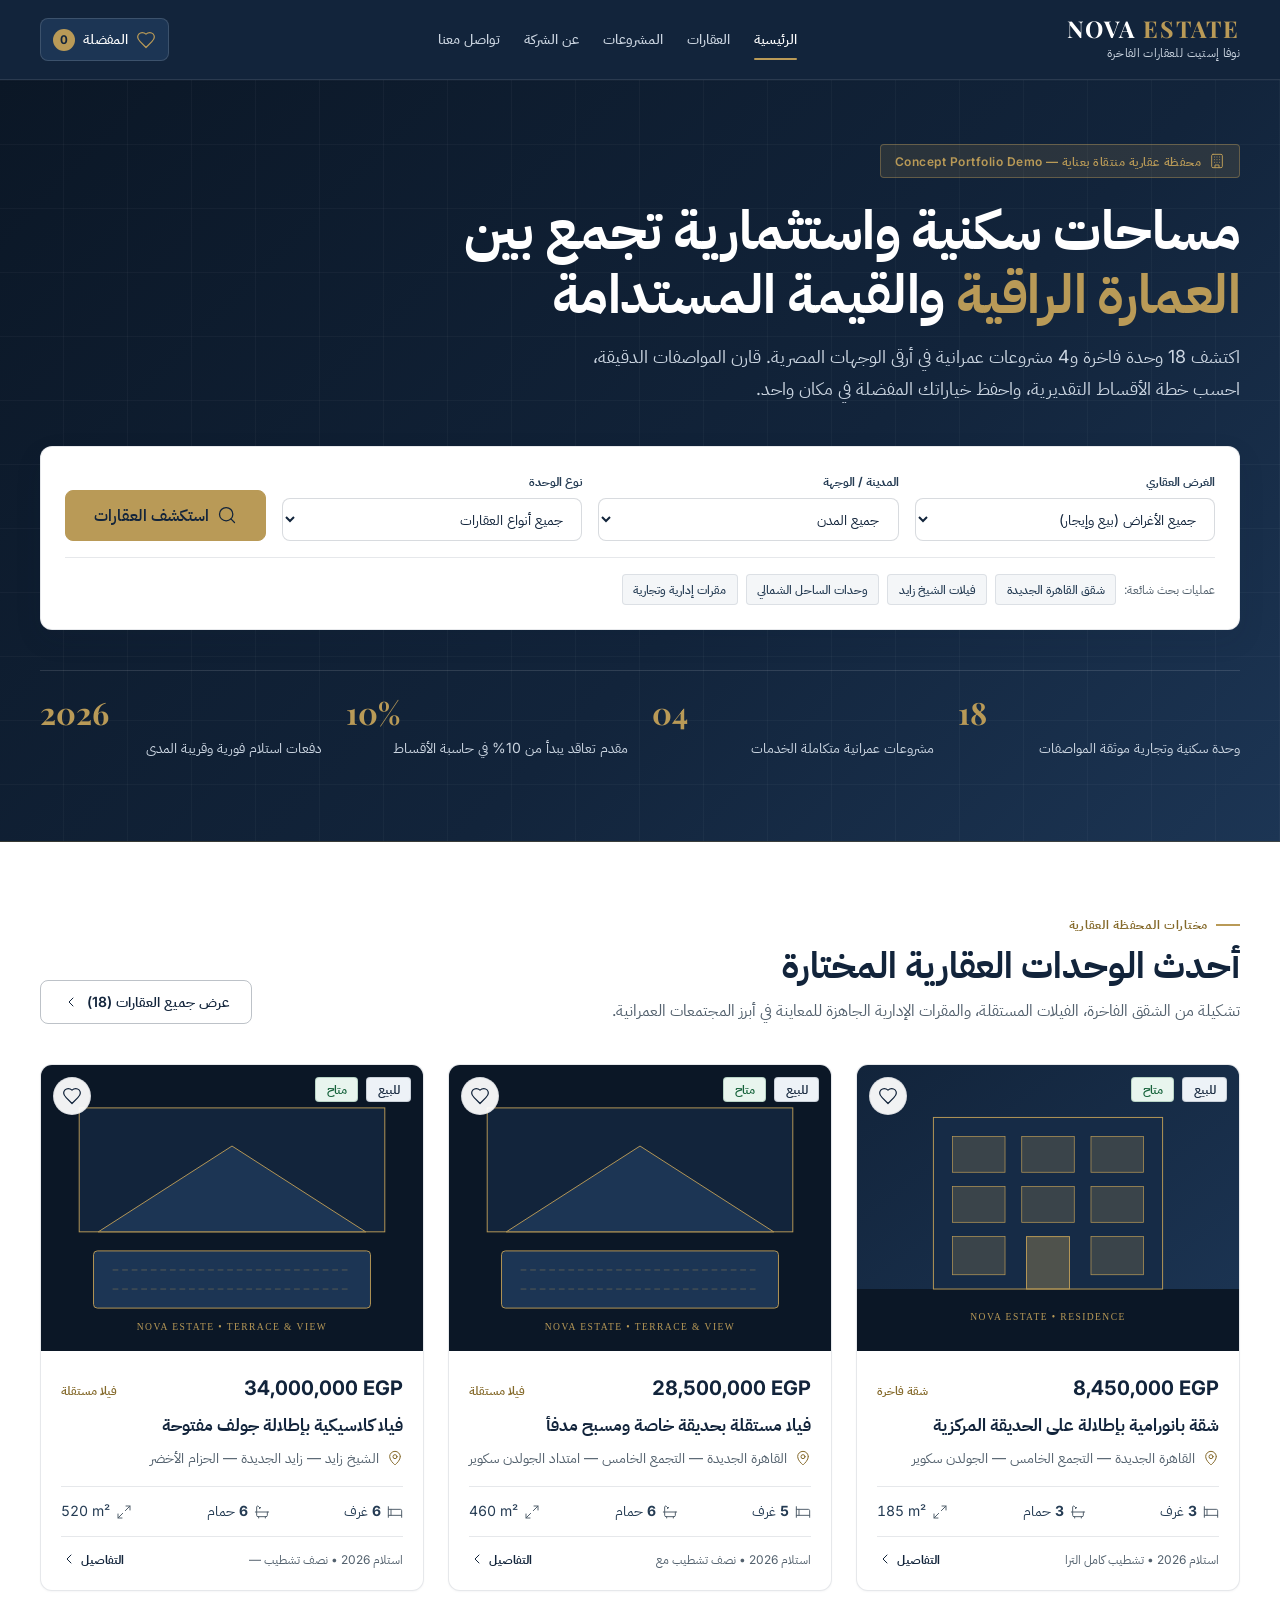
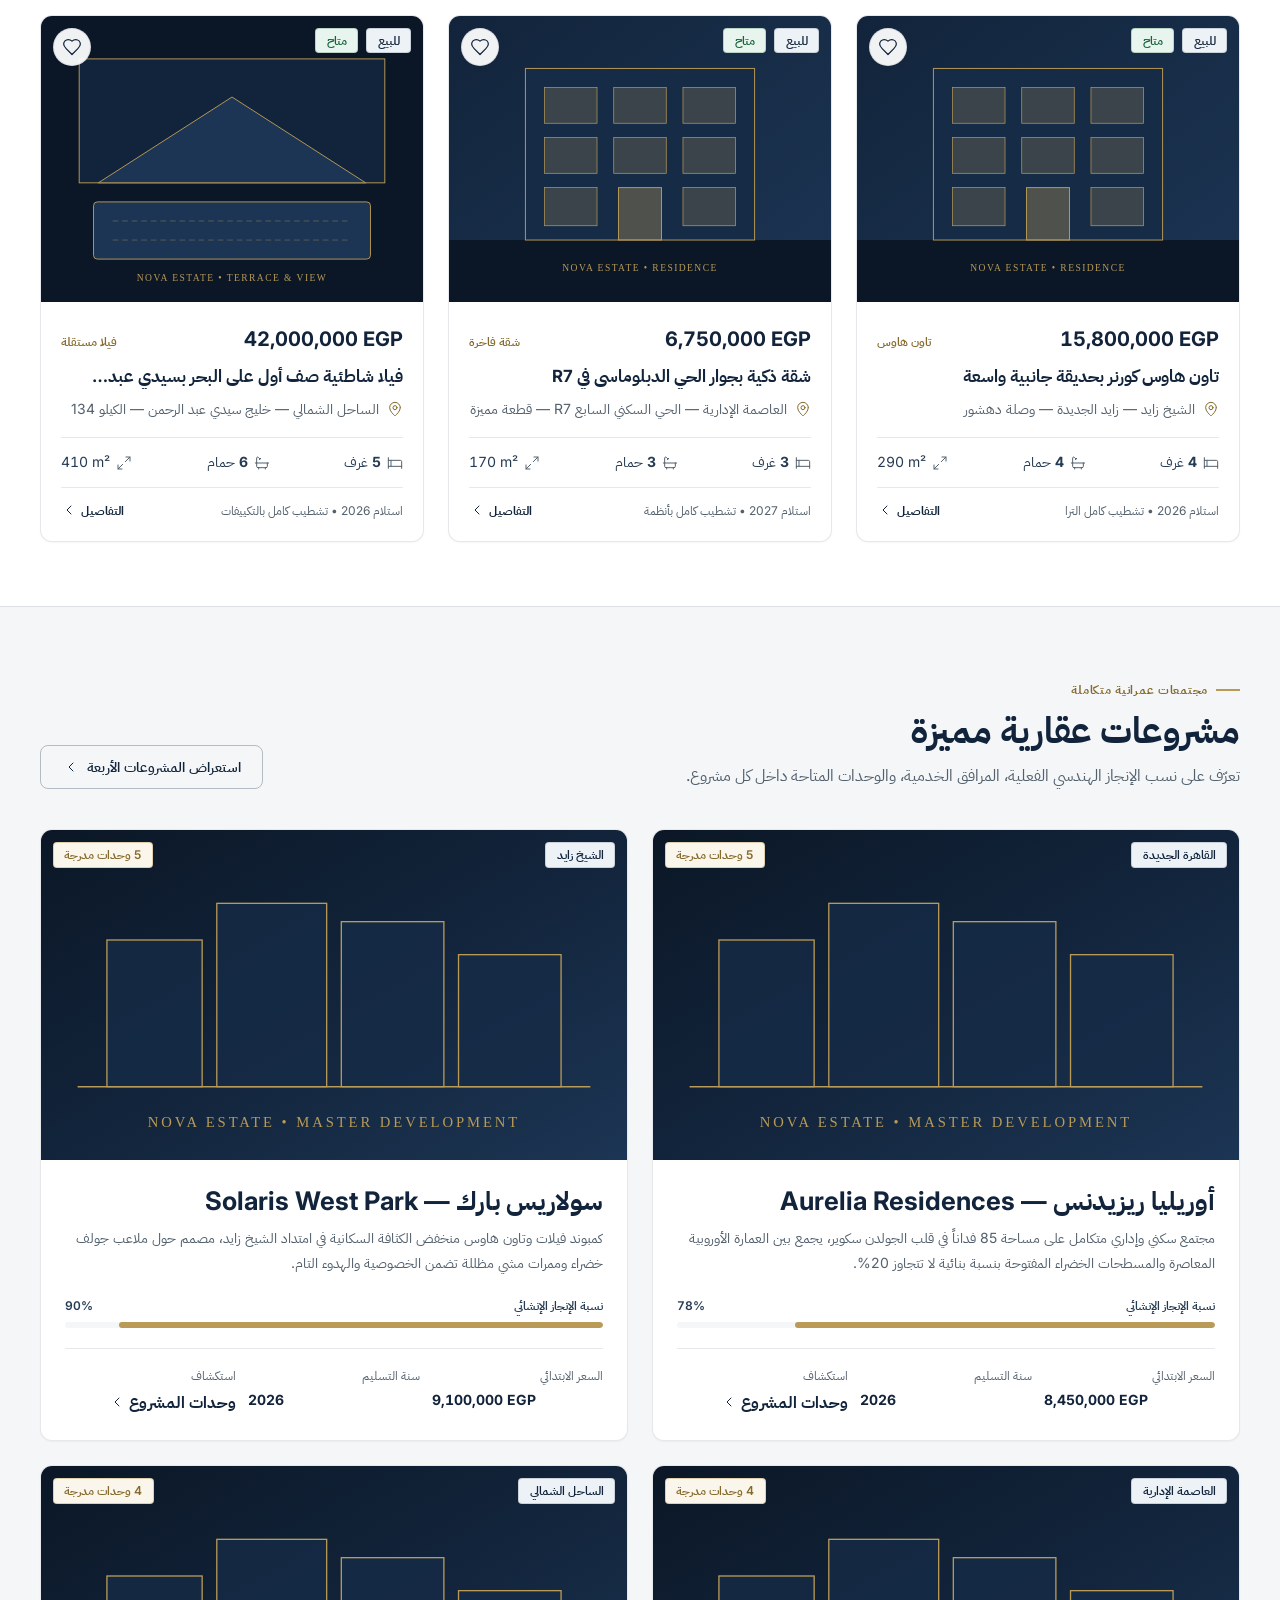
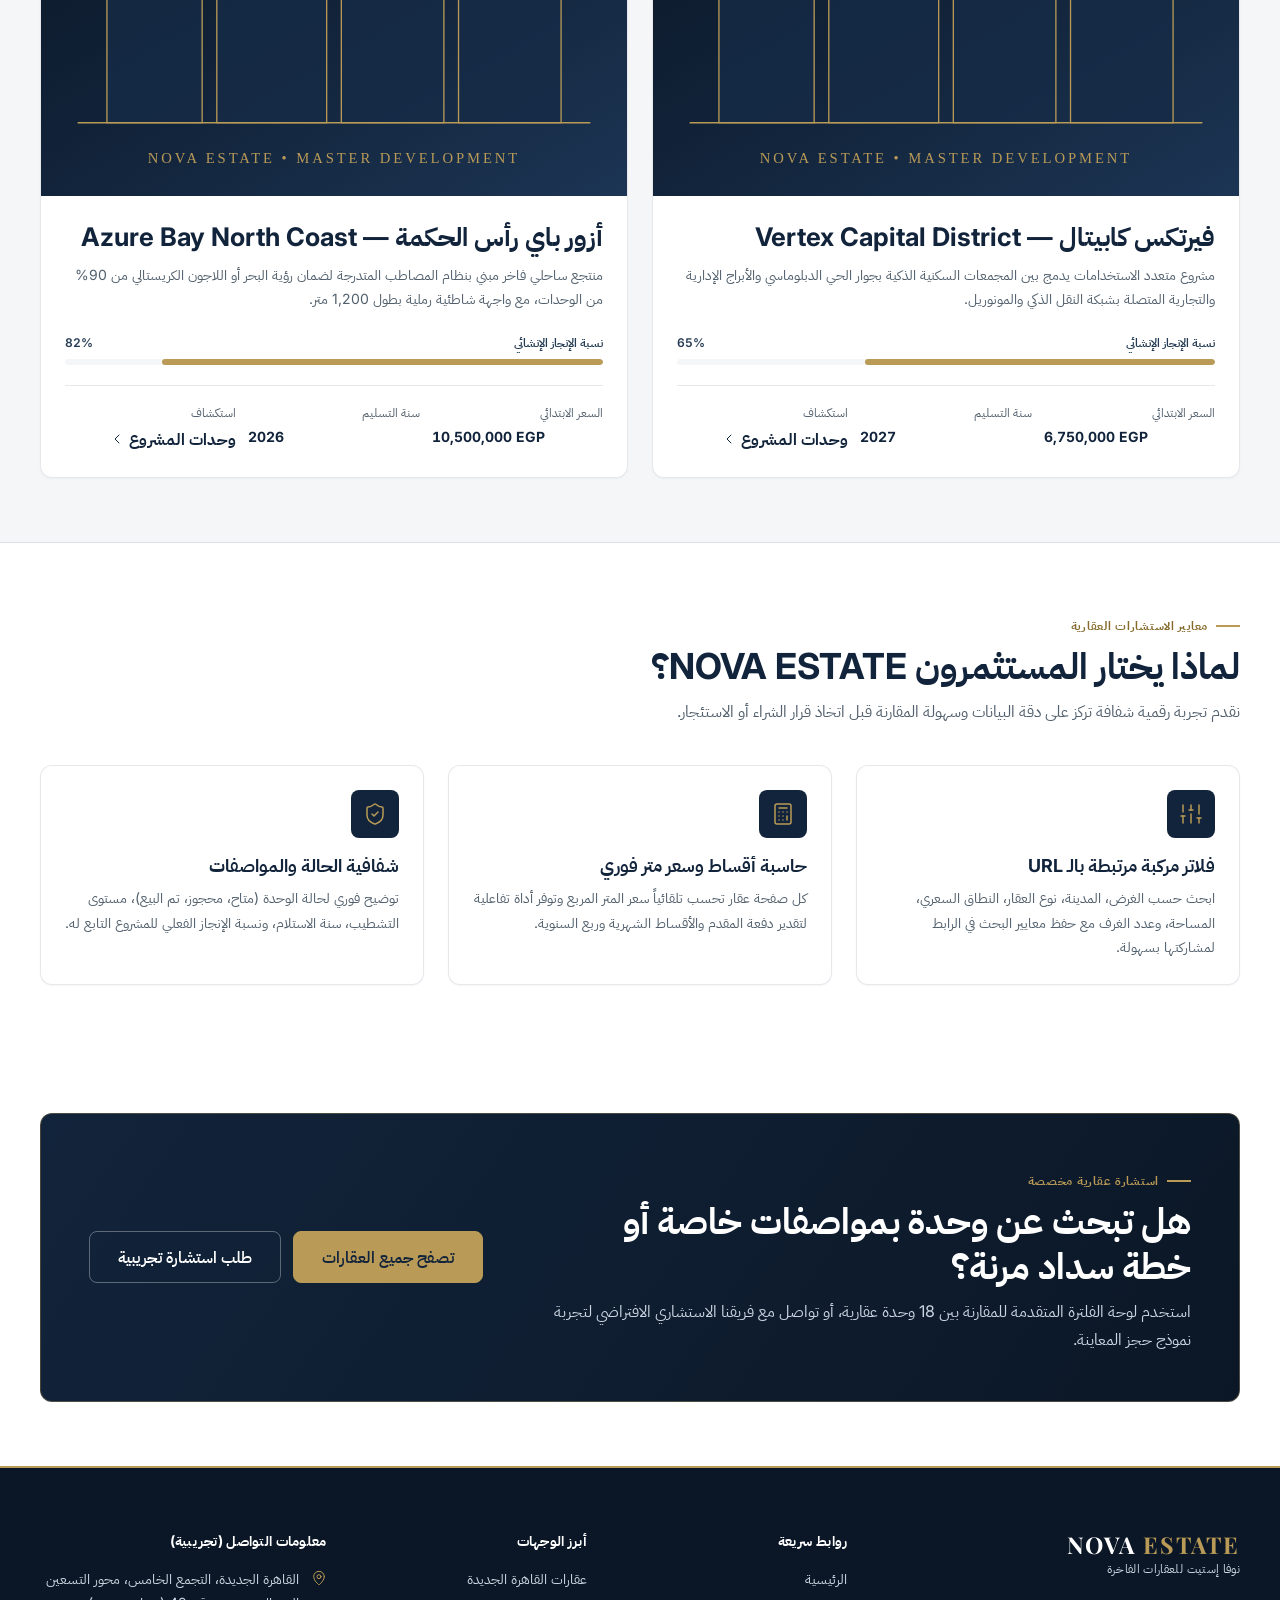
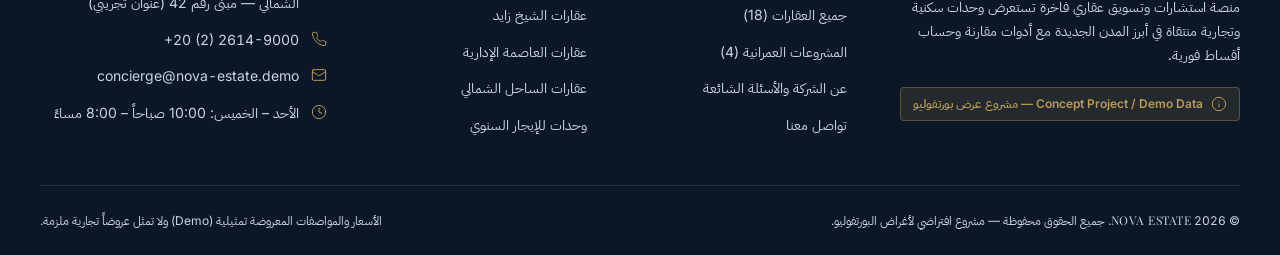
==== index.html @ bccfa6fd "Initial NOVA ESTATE portfolio demo" ====
<!DOCTYPE html>
<html lang="ar" dir="rtl">
<head>
  <meta charset="UTF-8">
  <meta name="viewport" content="width=device-width, initial-scale=1.0">
  <title>NOVA ESTATE | نوفا إستيت للتسويق والاستشارات العقارية الفاخرة</title>
  <meta name="description" content="استكشف نخبة العقارات والمشروعات السكنية والتجارية الفاخرة في القاهرة الجديدة، الشيخ زايد، العاصمة الإدارية، والساحل الشمالي مع فلاتر ذكية وحاسبة أقساط فورية.">
  <meta property="og:title" content="NOVA ESTATE | نوفا إستيت للعقارات الفاخرة">
  <meta property="og:description" content="منصة تسويق عقاري فاخرة تضم 18 وحدة منتقاة و4 مشروعات عمرانية مع فلاتر متقدمة وحاسبة أقساط تجريبية.">
  <meta property="og:type" content="website">
  <link rel="icon" type="image/svg+xml" href="favicon.svg">

  <!-- Google Fonts: Playfair Display (600,700) + Inter (400,500,600,700) + IBM Plex Sans Arabic (400,500,600,700) -->
  <link rel="preconnect" href="https://fonts.googleapis.com">
  <link rel="preconnect" href="https://fonts.gstatic.com" crossorigin>
  <link href="https://fonts.googleapis.com/css2?family=IBM+Plex+Sans+Arabic:wght@400;500;600;700&family=Inter:wght@400;500;600;700&family=Playfair+Display:wght@600;700&display=swap" rel="stylesheet">

  <!-- Modular Design System Stylesheets -->
  <link rel="stylesheet" href="assets/css/tokens.css">
  <link rel="stylesheet" href="assets/css/base.css">
  <link rel="stylesheet" href="assets/css/components.css">
  <link rel="stylesheet" href="assets/css/pages.css">
  <link rel="stylesheet" href="assets/css/responsive.css">
</head>
<body data-page="home">
  <!-- Skip Navigation Link for Keyboard Accessibility -->
  <a class="skip-link" href="#main-content">تخطي إلى المحتوى الرئيسي</a>

  <!-- ======================================================================
       SHARED SITE HEADER (Sticky Navigation + Live Favorites Drawer Trigger)
       ====================================================================== -->
  <header class="site-header">
    <div class="container header-inner">
      <a href="index.html" class="brand-logo" aria-label="NOVA ESTATE الصفحة الرئيسية">
        <span class="brand-logo__en">NOVA <span>ESTATE</span></span>
        <span class="brand-logo__sub">نوفا إستيت للعقارات الفاخرة</span>
      </a>

      <nav class="main-nav" id="main-navigation" aria-label="التنقل الرئيسي">
        <ul class="nav-list">
          <li><a href="index.html" class="nav-link nav-link--active" aria-current="page">الرئيسية</a></li>
          <li><a href="properties.html" class="nav-link">العقارات</a></li>
          <li><a href="developments.html" class="nav-link">المشروعات</a></li>
          <li><a href="about.html" class="nav-link">عن الشركة</a></li>
          <li><a href="contact.html" class="nav-link">تواصل معنا</a></li>
        </ul>
      </nav>

      <div class="header-actions">
        <!-- Favorites Drawer Trigger Button -->
        <button
          type="button"
          class="fav-trigger-btn"
          id="favorites-toggle-btn"
          aria-expanded="false"
          aria-controls="favorites-drawer"
          aria-label="فتح درج العقارات المفضلة"
        >
          <svg class="icon icon--md" aria-hidden="true" focusable="false">
            <use href="assets/icons/sprite.svg#icon-heart"></use>
          </svg>
          <span class="fav-trigger-btn__label">المفضلة</span>
          <span class="fav-badge" id="favorites-count-badge" aria-live="polite">0</span>
        </button>

        <!-- Mobile Menu Toggle Button -->
        <button
          type="button"
          class="mobile-menu-btn"
          id="mobile-menu-toggle"
          aria-expanded="false"
          aria-controls="main-navigation"
          aria-label="فتح قائمة التنقل"
        >
          <svg class="icon icon--lg" aria-hidden="true" focusable="false">
            <use href="assets/icons/sprite.svg#icon-menu"></use>
          </svg>
        </button>
      </div>
    </div>
  </header>

  <!-- ======================================================================
       MAIN CONTENT
       ====================================================================== -->
  <main id="main-content">

    <!-- 1. HERO SECTION WITH QUICK SEARCH (Submits GET Query Params to properties.html) -->
    <section class="hero" aria-labelledby="hero-heading">
      <div class="container hero__inner">
        <div class="hero__content">
          <div class="hero__eyebrow">
            <svg class="icon icon--sm" aria-hidden="true" focusable="false">
              <use href="assets/icons/sprite.svg#icon-building"></use>
            </svg>
            <span>محفظة عقارية منتقاة بعناية — Concept Portfolio Demo</span>
          </div>
          <h1 id="hero-heading" class="hero__title">
            مساحات سكنية واستثمارية تجمع بين <span>العمارة الراقية</span> والقيمة المستدامة
          </h1>
          <p class="hero__subtitle">
            اكتشف 18 وحدة فاخرة و4 مشروعات عمرانية في أرقى الوجهات المصرية. قارن المواصفات الدقيقة، احسب خطة الأقساط التقديرية، واحفظ خياراتك المفضلة في مكان واحد.
          </p>
        </div>

        <!-- Hero Quick Search Panel (Direct GET submission to properties.html) -->
        <div class="hero-search" role="search" aria-label="بحث سريع في العقارات">
          <form id="hero-search-form" class="hero-search__form" action="properties.html" method="get">
            <div class="form-group">
              <label for="hero-purpose" class="form-label">الغرض العقاري</label>
              <select id="hero-purpose" name="purpose" class="form-select">
                <option value="">جميع الأغراض (بيع وإيجار)</option>
                <option value="sale">للبيع (تملك واستثمار)</option>
                <option value="rent">للإيجار السنوي</option>
              </select>
            </div>

            <div class="form-group">
              <label for="hero-city" class="form-label">المدينة / الوجهة</label>
              <select id="hero-city" name="city" class="form-select">
                <option value="">جميع المدن</option>
                <option value="القاهرة الجديدة">القاهرة الجديدة</option>
                <option value="الشيخ زايد">الشيخ زايد</option>
                <option value="العاصمة الإدارية">العاصمة الإدارية</option>
                <option value="الساحل الشمالي">الساحل الشمالي</option>
              </select>
            </div>

            <div class="form-group">
              <label for="hero-type" class="form-label">نوع الوحدة</label>
              <select id="hero-type" name="type" class="form-select">
                <option value="">جميع أنواع العقارات</option>
                <option value="apartment">شقة فاخرة</option>
                <option value="villa">فيلا مستقلة</option>
                <option value="townhouse">تاون هاوس</option>
                <option value="duplex">دوبلكس / بنتهاوس</option>
                <option value="commercial">وحدة تجارية / إدارية</option>
              </select>
            </div>

            <button type="submit" class="btn btn--primary btn--lg">
              <svg class="icon icon--md" aria-hidden="true" focusable="false">
                <use href="assets/icons/sprite.svg#icon-search"></use>
              </svg>
              <span>استكشف العقارات</span>
            </button>
          </form>

          <div class="hero-search__quick">
            <span>عمليات بحث شائعة:</span>
            <a href="properties.html?city=القاهرة+الجديدة&type=apartment" class="hero-search__quick-link">شقق القاهرة الجديدة</a>
            <a href="properties.html?city=الشيخ+زايد&type=villa" class="hero-search__quick-link">فيلات الشيخ زايد</a>
            <a href="properties.html?city=الساحل+الشمالي" class="hero-search__quick-link">وحدات الساحل الشمالي</a>
            <a href="properties.html?type=commercial" class="hero-search__quick-link">مقرات إدارية وتجارية</a>
          </div>
        </div>

        <!-- Editorial Portfolio Metrics -->
        <div class="hero__stats" aria-label="إحصائيات المحفظة العقارية التجريبية">
          <div class="hero-stat">
            <span class="hero-stat__num num-tabular">18</span>
            <span class="hero-stat__label">وحدة سكنية وتجارية موثقة المواصفات</span>
          </div>
          <div class="hero-stat">
            <span class="hero-stat__num num-tabular">04</span>
            <span class="hero-stat__label">مشروعات عمرانية متكاملة الخدمات</span>
          </div>
          <div class="hero-stat">
            <span class="hero-stat__num num-tabular">10%</span>
            <span class="hero-stat__label">مقدم تعاقد يبدأ من 10% في حاسبة الأقساط</span>
          </div>
          <div class="hero-stat">
            <span class="hero-stat__num num-tabular">2026</span>
            <span class="hero-stat__label">دفعات استلام فورية وقريبة المدى</span>
          </div>
        </div>
      </div>
    </section>

    <!-- 2. FEATURED PROPERTIES SECTION (Shared Property Card Anatomy) -->
    <section class="section" aria-labelledby="featured-properties-heading">
      <div class="container">
        <div class="section-header">
          <div class="section-header__copy">
            <span class="eyebrow">مختارات المحفظة العقارية</span>
            <h2 id="featured-properties-heading" class="section-title">أحدث الوحدات العقارية المختارة</h2>
            <p class="section-subtitle">
              تشكيلة من الشقق الفاخرة، الفيلات المستقلة، والمقرات الإدارية الجاهزة للمعاينة في أبرز المجتمعات العمرانية.
            </p>
          </div>
          <a href="properties.html" class="btn btn--outline">
            <span>عرض جميع العقارات (18)</span>
            <svg class="icon icon--sm" aria-hidden="true" focusable="false">
              <use href="assets/icons/sprite.svg#icon-chevron-left"></use>
            </svg>
          </a>
        </div>

        <!-- Properties Grid (Hydrated dynamically by JS, with initial static cards following exact anatomy) -->
        <div class="properties-grid" id="home-featured-properties" aria-live="polite">
          <!-- Card 1: apt-001 -->
          <article class="property-card" data-property-id="apt-001">
            <div class="property-card__media">
              <a href="property.html?id=apt-001" tabindex="-1" aria-hidden="true">
                <img
                  src="assets/images/properties/prop-exterior.svg"
                  alt="شقة بانورامية بإطلالة على الحديقة المركزية في القاهرة الجديدة"
                  class="property-card__img"
                  width="800"
                  height="600"
                  loading="eager"
                >
              </a>
              <div class="property-card__badges">
                <span class="badge badge--purpose">للبيع</span>
                <span class="badge badge--available">متاح</span>
              </div>
              <button
                type="button"
                class="property-card__fav-btn"
                data-fav-btn="apt-001"
                aria-pressed="false"
                aria-label="إضافة شقة بانورامية بإطلالة على الحديقة المركزية إلى المفضلة"
              >
                <svg class="icon icon--md" aria-hidden="true" focusable="false">
                  <use href="assets/icons/sprite.svg#icon-heart"></use>
                </svg>
              </button>
            </div>

            <div class="property-card__body">
              <div class="property-card__price-row">
                <span class="property-card__price">8,450,000 EGP</span>
                <span class="property-card__type-tag">شقة فاخرة</span>
              </div>
              <h3 class="property-card__title">
                <a href="property.html?id=apt-001">شقة بانورامية بإطلالة على الحديقة المركزية</a>
              </h3>
              <p class="property-card__location">
                <svg class="icon icon--sm" aria-hidden="true" focusable="false">
                  <use href="assets/icons/sprite.svg#icon-map-pin"></use>
                </svg>
                <span>القاهرة الجديدة — التجمع الخامس</span>
              </p>

              <div class="property-card__specs" aria-label="مواصفات العقار">
                <span class="property-card__spec-item">
                  <svg class="icon icon--sm" aria-hidden="true" focusable="false">
                    <use href="assets/icons/sprite.svg#icon-bed"></use>
                  </svg>
                  <span><strong class="num-tabular">3</strong> غرف</span>
                </span>
                <span class="property-card__spec-item">
                  <svg class="icon icon--sm" aria-hidden="true" focusable="false">
                    <use href="assets/icons/sprite.svg#icon-bath"></use>
                  </svg>
                  <span><strong class="num-tabular">3</strong> حمام</span>
                </span>
                <span class="property-card__spec-item">
                  <svg class="icon icon--sm" aria-hidden="true" focusable="false">
                    <use href="assets/icons/sprite.svg#icon-area"></use>
                  </svg>
                  <span class="num-tabular">185 m²</span>
                </span>
              </div>

              <div class="property-card__footer">
                <span>استلام <strong class="num-tabular">2026</strong> • الترا لوكس</span>
                <a href="property.html?id=apt-001" class="property-card__cta">
                  <span>التفاصيل</span>
                  <svg class="icon icon--sm" aria-hidden="true" focusable="false">
                    <use href="assets/icons/sprite.svg#icon-chevron-left"></use>
                  </svg>
                </a>
              </div>
            </div>
          </article>

          <!-- Card 2: vil-006 -->
          <article class="property-card" data-property-id="vil-006">
            <div class="property-card__media">
              <a href="property.html?id=vil-006" tabindex="-1" aria-hidden="true">
                <img
                  src="assets/images/properties/prop-terrace.svg"
                  alt="فيلا كلاسيكية بإطلالة جولف مفتوحة في الشيخ زايد"
                  class="property-card__img"
                  width="800"
                  height="600"
                  loading="lazy"
                >
              </a>
              <div class="property-card__badges">
                <span class="badge badge--purpose">للبيع</span>
                <span class="badge badge--available">متاح</span>
              </div>
              <button
                type="button"
                class="property-card__fav-btn"
                data-fav-btn="vil-006"
                aria-pressed="false"
                aria-label="إضافة فيلا كلاسيكية بإطلالة جولف مفتوحة إلى المفضلة"
              >
                <svg class="icon icon--md" aria-hidden="true" focusable="false">
                  <use href="assets/icons/sprite.svg#icon-heart"></use>
                </svg>
              </button>
            </div>

            <div class="property-card__body">
              <div class="property-card__price-row">
                <span class="property-card__price">34,000,000 EGP</span>
                <span class="property-card__type-tag">فيلا مستقلة</span>
              </div>
              <h3 class="property-card__title">
                <a href="property.html?id=vil-006">فيلا كلاسيكية بإطلالة جولف مفتوحة</a>
              </h3>
              <p class="property-card__location">
                <svg class="icon icon--sm" aria-hidden="true" focusable="false">
                  <use href="assets/icons/sprite.svg#icon-map-pin"></use>
                </svg>
                <span>الشيخ زايد — الحزام الأخضر</span>
              </p>

              <div class="property-card__specs" aria-label="مواصفات العقار">
                <span class="property-card__spec-item">
                  <svg class="icon icon--sm" aria-hidden="true" focusable="false">
                    <use href="assets/icons/sprite.svg#icon-bed"></use>
                  </svg>
                  <span><strong class="num-tabular">6</strong> غرف</span>
                </span>
                <span class="property-card__spec-item">
                  <svg class="icon icon--sm" aria-hidden="true" focusable="false">
                    <use href="assets/icons/sprite.svg#icon-bath"></use>
                  </svg>
                  <span><strong class="num-tabular">6</strong> حمام</span>
                </span>
                <span class="property-card__spec-item">
                  <svg class="icon icon--sm" aria-hidden="true" focusable="false">
                    <use href="assets/icons/sprite.svg#icon-area"></use>
                  </svg>
                  <span class="num-tabular">520 m²</span>
                </span>
              </div>

              <div class="property-card__footer">
                <span>استلام <strong class="num-tabular">2026</strong> • نصف تشطيب</span>
                <a href="property.html?id=vil-006" class="property-card__cta">
                  <span>التفاصيل</span>
                  <svg class="icon icon--sm" aria-hidden="true" focusable="false">
                    <use href="assets/icons/sprite.svg#icon-chevron-left"></use>
                  </svg>
                </a>
              </div>
            </div>
          </article>

          <!-- Card 3: twn-016 -->
          <article class="property-card" data-property-id="twn-016">
            <div class="property-card__media">
              <a href="property.html?id=twn-016" tabindex="-1" aria-hidden="true">
                <img
                  src="assets/images/properties/prop-exterior.svg"
                  alt="تاون هاوس بإطلالة لاجون مباشرة في رأس الحكمة الساحل الشمالي"
                  class="property-card__img"
                  width="800"
                  height="600"
                  loading="lazy"
                >
              </a>
              <div class="property-card__badges">
                <span class="badge badge--purpose">للبيع</span>
                <span class="badge badge--available">متاح</span>
              </div>
              <button
                type="button"
                class="property-card__fav-btn"
                data-fav-btn="twn-016"
                aria-pressed="false"
                aria-label="إضافة تاون هاوس بإطلالة لاجون مباشرة إلى المفضلة"
              >
                <svg class="icon icon--md" aria-hidden="true" focusable="false">
                  <use href="assets/icons/sprite.svg#icon-heart"></use>
                </svg>
              </button>
            </div>

            <div class="property-card__body">
              <div class="property-card__price-row">
                <span class="property-card__price">18,900,000 EGP</span>
                <span class="property-card__type-tag">تاون هاوس</span>
              </div>
              <h3 class="property-card__title">
                <a href="property.html?id=twn-016">تاون هاوس بإطلالة لاجون مباشرة برأس الحكمة</a>
              </h3>
              <p class="property-card__location">
                <svg class="icon icon--sm" aria-hidden="true" focusable="false">
                  <use href="assets/icons/sprite.svg#icon-map-pin"></use>
                </svg>
                <span>الساحل الشمالي — خليج رأس الحكمة</span>
              </p>

              <div class="property-card__specs" aria-label="مواصفات العقار">
                <span class="property-card__spec-item">
                  <svg class="icon icon--sm" aria-hidden="true" focusable="false">
                    <use href="assets/icons/sprite.svg#icon-bed"></use>
                  </svg>
                  <span><strong class="num-tabular">3</strong> غرف</span>
                </span>
                <span class="property-card__spec-item">
                  <svg class="icon icon--sm" aria-hidden="true" focusable="false">
                    <use href="assets/icons/sprite.svg#icon-bath"></use>
                  </svg>
                  <span><strong class="num-tabular">4</strong> حمام</span>
                </span>
                <span class="property-card__spec-item">
                  <svg class="icon icon--sm" aria-hidden="true" focusable="false">
                    <use href="assets/icons/sprite.svg#icon-area"></use>
                  </svg>
                  <span class="num-tabular">235 m²</span>
                </span>
              </div>

              <div class="property-card__footer">
                <span>استلام <strong class="num-tabular">2026</strong> • تشطيب فندقي</span>
                <a href="property.html?id=twn-016" class="property-card__cta">
                  <span>التفاصيل</span>
                  <svg class="icon icon--sm" aria-hidden="true" focusable="false">
                    <use href="assets/icons/sprite.svg#icon-chevron-left"></use>
                  </svg>
                </a>
              </div>
            </div>
          </article>
        </div>
      </div>
    </section>

    <!-- 3. FEATURED DEVELOPMENTS SECTION -->
    <section class="section section--subtle" aria-labelledby="featured-devs-heading">
      <div class="container">
        <div class="section-header">
          <div class="section-header__copy">
            <span class="eyebrow">مجتمعات عمرانية متكاملة</span>
            <h2 id="featured-devs-heading" class="section-title">مشروعات عقارية مميزة</h2>
            <p class="section-subtitle">
              تعرّف على نسب الإنجاز الهندسي الفعلية، المرافق الخدمية، والوحدات المتاحة داخل كل مشروع.
            </p>
          </div>
          <a href="developments.html" class="btn btn--outline">
            <span>استعراض المشروعات الأربعة</span>
            <svg class="icon icon--sm" aria-hidden="true" focusable="false">
              <use href="assets/icons/sprite.svg#icon-chevron-left"></use>
            </svg>
          </a>
        </div>

        <div class="developments-grid" id="home-featured-developments" aria-live="polite">
          <!-- Development Card 1 -->
          <article class="dev-card" data-development-id="dev-001">
            <div class="dev-card__media">
              <a href="development.html?id=dev-001" tabindex="-1" aria-hidden="true">
                <img
                  src="assets/images/developments/dev-cover.svg"
                  alt="مشروع أوريليا ريزيدنس في القاهرة الجديدة"
                  class="dev-card__img"
                  width="800"
                  height="450"
                  loading="lazy"
                >
              </a>
              <div class="dev-card__overlay-badges">
                <span class="badge badge--purpose">القاهرة الجديدة</span>
                <span class="badge badge--gold">5 وحدات مدرجة</span>
              </div>
            </div>
            <div class="dev-card__body">
              <h3 class="dev-card__title">
                <a href="development.html?id=dev-001">أوريليا ريزيدنس — Aurelia Residences</a>
              </h3>
              <p class="dev-card__summary">
                مجتمع سكني وإداري متكامل في قلب الجولدن سكوير يجمع بين العمارة الأوروبية الكلاسيكية والمسطحات الخضراء المفتوحة بنسبة بنائية لا تتجاوز 20%.
              </p>
              <div class="dev-card__progress">
                <div class="dev-card__progress-header">
                  <span>نسبة الإنجاز الإنشائي</span>
                  <span class="num-tabular">78%</span>
                </div>
                <div class="progress-bar" role="progressbar" aria-valuenow="78" aria-valuemin="0" aria-valuemax="100" aria-label="نسبة إنجاز أوريليا ريزيدنس">
                  <div class="progress-bar__fill" style="width: 78%;"></div>
                </div>
              </div>
              <div class="dev-card__meta">
                <div class="dev-card__meta-item">
                  <span class="dev-card__meta-label">السعر الابتدائي</span>
                  <span class="dev-card__meta-val num-tabular">8,450,000 EGP</span>
                </div>
                <div class="dev-card__meta-item">
                  <span class="dev-card__meta-label">سنة التسليم</span>
                  <span class="dev-card__meta-val num-tabular">2026</span>
                </div>
                <div class="dev-card__meta-item">
                  <span class="dev-card__meta-label">استكشاف</span>
                  <a href="development.html?id=dev-001" class="property-card__cta">
                    <span>وحدات المشروع</span>
                    <svg class="icon icon--sm" aria-hidden="true" focusable="false">
                      <use href="assets/icons/sprite.svg#icon-chevron-left"></use>
                    </svg>
                  </a>
                </div>
              </div>
            </div>
          </article>

          <!-- Development Card 2 -->
          <article class="dev-card" data-development-id="dev-002">
            <div class="dev-card__media">
              <a href="development.html?id=dev-002" tabindex="-1" aria-hidden="true">
                <img
                  src="assets/images/developments/dev-cover.svg"
                  alt="مشروع سولاريس بارك في الشيخ زايد"
                  class="dev-card__img"
                  width="800"
                  height="450"
                  loading="lazy"
                >
              </a>
              <div class="dev-card__overlay-badges">
                <span class="badge badge--purpose">الشيخ زايد</span>
                <span class="badge badge--gold">5 وحدات مدرجة</span>
              </div>
            </div>
            <div class="dev-card__body">
              <h3 class="dev-card__title">
                <a href="development.html?id=dev-002">سولاريس بارك — Solaris West Park</a>
              </h3>
              <p class="dev-card__summary">
                كمبوند فيلات وتاون هاوس منخفض الكثافة في امتداد الشيخ زايد بإطلالات مباشرة على ملاعب الجولف وممرات المشي المظللة.
              </p>
              <div class="dev-card__progress">
                <div class="dev-card__progress-header">
                  <span>نسبة الإنجاز الإنشائي</span>
                  <span class="num-tabular">90%</span>
                </div>
                <div class="progress-bar" role="progressbar" aria-valuenow="90" aria-valuemin="0" aria-valuemax="100" aria-label="نسبة إنجاز سولاريس بارك">
                  <div class="progress-bar__fill" style="width: 90%;"></div>
                </div>
              </div>
              <div class="dev-card__meta">
                <div class="dev-card__meta-item">
                  <span class="dev-card__meta-label">السعر الابتدائي</span>
                  <span class="dev-card__meta-val num-tabular">9,100,000 EGP</span>
                </div>
                <div class="dev-card__meta-item">
                  <span class="dev-card__meta-label">سنة التسليم</span>
                  <span class="dev-card__meta-val num-tabular">2026</span>
                </div>
                <div class="dev-card__meta-item">
                  <span class="dev-card__meta-label">استكشاف</span>
                  <a href="development.html?id=dev-002" class="property-card__cta">
                    <span>وحدات المشروع</span>
                    <svg class="icon icon--sm" aria-hidden="true" focusable="false">
                      <use href="assets/icons/sprite.svg#icon-chevron-left"></use>
                    </svg>
                  </a>
                </div>
              </div>
            </div>
          </article>
        </div>
      </div>
    </section>

    <!-- 4. VALUE PILLARS (WHY NOVA ESTATE) -->
    <section class="section" aria-labelledby="pillars-heading">
      <div class="container">
        <div class="section-header">
          <div class="section-header__copy">
            <span class="eyebrow">معايير الاستشارات العقارية</span>
            <h2 id="pillars-heading" class="section-title">لماذا يختار المستثمرون NOVA ESTATE؟</h2>
            <p class="section-subtitle">
              نقدم تجربة رقمية شفافة تركز على دقة البيانات وسهولة المقارنة قبل اتخاذ قرار الشراء أو الاستئجار.
            </p>
          </div>
        </div>

        <div class="pillars-grid">
          <article class="pillar-card">
            <div class="pillar-card__icon">
              <svg class="icon icon--lg" aria-hidden="true" focusable="false">
                <use href="assets/icons/sprite.svg#icon-sliders"></use>
              </svg>
            </div>
            <h3 class="pillar-card__title">فلاتر مركبة مرتبطة بالـ URL</h3>
            <p class="pillar-card__desc">
              ابحث حسب الغرض، المدينة، نوع العقار، النطاق السعري، المساحة، وعدد الغرف مع حفظ معايير البحث في الرابط لمشاركتها بسهولة.
            </p>
          </article>

          <article class="pillar-card">
            <div class="pillar-card__icon">
              <svg class="icon icon--lg" aria-hidden="true" focusable="false">
                <use href="assets/icons/sprite.svg#icon-calculator"></use>
              </svg>
            </div>
            <h3 class="pillar-card__title">حاسبة أقساط وسعر متر فوري</h3>
            <p class="pillar-card__desc">
              كل صفحة عقار تحسب تلقائياً سعر المتر المربع وتوفر أداة تفاعلية لتقدير دفعة المقدم والأقساط الشهرية وربع السنوية.
            </p>
          </article>

          <article class="pillar-card">
            <div class="pillar-card__icon">
              <svg class="icon icon--lg" aria-hidden="true" focusable="false">
                <use href="assets/icons/sprite.svg#icon-shield-check"></use>
              </svg>
            </div>
            <h3 class="pillar-card__title">شفافية الحالة والمواصفات</h3>
            <p class="pillar-card__desc">
              توضيح فوري لحالة الوحدة (متاح، محجوز، تم البيع)، مستوى التشطيب، سنة الاستلام، ونسبة الإنجاز الفعلي للمشروع التابع له.
            </p>
          </article>
        </div>
      </div>
    </section>

    <!-- 5. EDITORIAL CTA SECTION -->
    <section class="section" aria-labelledby="cta-heading">
      <div class="container">
        <div class="cta-banner">
          <div class="cta-banner__copy">
            <span class="eyebrow">استشارة عقارية مخصصة</span>
            <h2 id="cta-heading" class="cta-banner__title">هل تبحث عن وحدة بمواصفات خاصة أو خطة سداد مرنة؟</h2>
            <p class="cta-banner__desc">
              استخدم لوحة الفلترة المتقدمة للمقارنة بين 18 وحدة عقارية، أو تواصل مع فريقنا الاستشاري الافتراضي لتجربة نموذج حجز المعاينة.
            </p>
          </div>
          <div class="cta-banner__actions">
            <a href="properties.html" class="btn btn--primary btn--lg">تصفح جميع العقارات</a>
            <a href="contact.html" class="btn btn--outline-light btn--lg">طلب استشارة تجريبية</a>
          </div>
        </div>
      </div>
    </section>
  </main>

  <!-- ======================================================================
       SHARED SITE FOOTER
       ====================================================================== -->
  <footer class="site-footer">
    <div class="container">
      <div class="footer-grid">
        <div>
          <a href="index.html" class="brand-logo" aria-label="NOVA ESTATE الصفحة الرئيسية">
            <span class="brand-logo__en">NOVA <span>ESTATE</span></span>
            <span class="brand-logo__sub">نوفا إستيت للعقارات الفاخرة</span>
          </a>
          <p class="footer-brand-desc">
            منصة استشارات وتسويق عقاري فاخرة تستعرض وحدات سكنية وتجارية منتقاة في أبرز المدن الجديدة مع أدوات مقارنة وحساب أقساط فورية.
          </p>
          <div class="footer-demo-tag">
            <svg class="icon icon--sm" aria-hidden="true" focusable="false">
              <use href="assets/icons/sprite.svg#icon-info"></use>
            </svg>
            <span>Concept Project / Demo Data — مشروع عرض بورتفوليو</span>
          </div>
        </div>

        <div>
          <h3 class="footer-col__title">روابط سريعة</h3>
          <ul class="footer-links">
            <li><a href="index.html">الرئيسية</a></li>
            <li><a href="properties.html">جميع العقارات (18)</a></li>
            <li><a href="developments.html">المشروعات العمرانية (4)</a></li>
            <li><a href="about.html">عن الشركة والأسئلة الشائعة</a></li>
            <li><a href="contact.html">تواصل معنا</a></li>
          </ul>
        </div>

        <div>
          <h3 class="footer-col__title">أبرز الوجهات</h3>
          <ul class="footer-links">
            <li><a href="properties.html?city=القاهرة+الجديدة">عقارات القاهرة الجديدة</a></li>
            <li><a href="properties.html?city=الشيخ+زايد">عقارات الشيخ زايد</a></li>
            <li><a href="properties.html?city=العاصمة+الإدارية">عقارات العاصمة الإدارية</a></li>
            <li><a href="properties.html?city=الساحل+الشمالي">عقارات الساحل الشمالي</a></li>
            <li><a href="properties.html?purpose=rent">وحدات للإيجار السنوي</a></li>
          </ul>
        </div>

        <div>
          <h3 class="footer-col__title">معلومات التواصل (تجريبية)</h3>
          <ul class="footer-contact-list">
            <li class="footer-contact-item">
              <svg class="icon icon--sm" aria-hidden="true" focusable="false">
                <use href="assets/icons/sprite.svg#icon-map-pin"></use>
              </svg>
              <span>القاهرة الجديدة، التجمع الخامس، محور التسعين الشمالي — مبنى رقم 42 (عنوان تجريبي)</span>
            </li>
            <li class="footer-contact-item">
              <svg class="icon icon--sm" aria-hidden="true" focusable="false">
                <use href="assets/icons/sprite.svg#icon-phone"></use>
              </svg>
              <span class="num-tabular">+20 (2) 2614-9000</span>
            </li>
            <li class="footer-contact-item">
              <svg class="icon icon--sm" aria-hidden="true" focusable="false">
                <use href="assets/icons/sprite.svg#icon-mail"></use>
              </svg>
              <span class="num-tabular">concierge@nova-estate.demo</span>
            </li>
            <li class="footer-contact-item">
              <svg class="icon icon--sm" aria-hidden="true" focusable="false">
                <use href="assets/icons/sprite.svg#icon-clock"></use>
              </svg>
              <span>الأحد – الخميس: 10:00 صباحاً – 8:00 مساءً</span>
            </li>
          </ul>
        </div>
      </div>

      <div class="footer-bottom">
        <p>© <span class="num-tabular">2026</span> <span class="brand-latin">NOVA ESTATE</span>. جميع الحقوق محفوظة — مشروع افتراضي لأغراض البورتفوليو.</p>
        <p>الأسعار والمواصفات المعروضة تمثيلية (Demo) ولا تمثل عروضاً تجارية ملزمة.</p>
      </div>
    </div>
  </footer>

  <!-- ======================================================================
       SHARED FAVORITES DRAWER (Persisted via LocalStorage: nova_estate_favorites_v1)
       ====================================================================== -->
  <div class="drawer-backdrop" id="favorites-backdrop" hidden></div>
  <aside
    class="drawer favorites-drawer"
    id="favorites-drawer"
    role="dialog"
    aria-modal="true"
    aria-labelledby="favorites-drawer-title"
    aria-hidden="true"
  >
    <div class="drawer__header">
      <h2 class="drawer__title" id="favorites-drawer-title">
        <svg class="icon icon--md" aria-hidden="true" focusable="false">
          <use href="assets/icons/sprite.svg#icon-heart-filled"></use>
        </svg>
        <span>العقارات المفضلة</span>
      </h2>
      <button
        type="button"
        class="drawer__close"
        id="favorites-close-btn"
        aria-label="إغلاق درج المفضلة"
      >
        <svg class="icon icon--md" aria-hidden="true" focusable="false">
          <use href="assets/icons/sprite.svg#icon-x"></use>
        </svg>
      </button>
    </div>

    <div class="drawer__body" id="favorites-drawer-body">
      <div class="state-box" id="favorites-empty-state">
        <div class="state-box__icon">
          <svg class="icon icon--lg" aria-hidden="true" focusable="false">
            <use href="assets/icons/sprite.svg#icon-heart"></use>
          </svg>
        </div>
        <h3 class="state-box__title">قائمة المفضلة فارغة حالياً</h3>
        <p class="state-box__desc">
          اضغط على أيقونة القلب أعلى أي بطاقة عقار لحفظه في هذه القائمة ومقارنته لاحقاً.
        </p>
        <a href="properties.html" class="btn btn--navy btn--sm">تصفح العقارات المتاحة</a>
      </div>
      <ul class="fav-list" id="favorites-drawer-list" hidden></ul>
    </div>

    <div class="drawer__footer" id="favorites-drawer-footer" hidden>
      <a href="properties.html?favorites=1" class="btn btn--primary btn--full">
        <span>عرض المفضلة في صفحة العقارات</span>
      </a>
      <button type="button" class="btn btn--ghost btn--sm btn--full" id="favorites-clear-btn">
        <svg class="icon icon--sm" aria-hidden="true" focusable="false">
          <use href="assets/icons/sprite.svg#icon-trash"></use>
        </svg>
        <span>مسح القائمة بالكامل</span>
      </button>
    </div>
  </aside>

  <!-- Main ES Module Entry Point (Will hydrate data & interactions in Stage 4) -->
  <script type="module" src="assets/js/app.js"></script>
</body>
</html>
---- assets/css/tokens.css ----
/* ==========================================================================
   NOVA ESTATE — Design System Tokens (assets/css/tokens.css)
   Direction: Luxury Editorial Real Estate (60% Light / 30% Navy / 10% Gold)
   All color contrasts verified against WCAG 2.1 AA standards.
   ========================================================================== */

:root {
  /* ------------------------------------------------------------------------
     1. COLOR PALETTE (60 / 30 / 10 Distribution)
     ------------------------------------------------------------------------ */

  /* 60% — Light Surfaces & Backgrounds */
  --bg-page: #FFFFFF;
  --bg-subtle: #F4F6F8;
  --bg-card: #FFFFFF;
  --bg-elevated: #FFFFFF;
  --bg-glass: rgba(255, 255, 255, 0.94);
  --bg-backdrop: rgba(11, 23, 38, 0.62);

  /* Structural Hairlines & Borders */
  --border-hairline: rgba(18, 36, 59, 0.10);
  --border-subtle: rgba(18, 36, 59, 0.16);
  --border-strong: rgba(18, 36, 59, 0.28);
  --border-gold: rgba(185, 154, 87, 0.42);

  /* 30% — Institutional Brand Navy */
  --brand-navy: #12243B;
  --brand-navy-deep: #0B1726;
  --brand-navy-soft: #1C3554;
  --brand-navy-tint: #EDF2F7;

  /* 10% — Luxury Accent Gold */
  --accent-gold: #B99A57;         /* Primary CTA background (paired with #12243B text) & dark-surface accents */
  --accent-gold-hover: #A38442;   /* Primary CTA hover state */
  --accent-gold-text: #856A2B;    /* Mandatory for small gold text/labels on light surfaces (WCAG AA >= 4.5:1) */
  --accent-gold-subtle: #FAF6EC;  /* Soft warm highlight background */

  /* Typography Hierarchy */
  --text-primary: #12243B;        /* Contrast vs #FFFFFF: 14.8:1 (AAA) */
  --text-secondary: #243B53;      /* Contrast vs #FFFFFF: 11.2:1 (AAA) */
  --text-muted: #52606D;          /* Contrast vs #FFFFFF: 6.3:1 (AA) */
  --text-inverse: #FFFFFF;        /* Primary text on Navy surfaces */
  --text-inverse-muted: #CBD5E1;  /* Muted text on Navy surfaces */

  /* Semantic Status Badges */
  --status-available-text: #15623A;
  --status-available-bg: #E8F5EE;
  --status-available-border: rgba(21, 98, 58, 0.22);

  --status-reserved-text: #8A5A00;
  --status-reserved-bg: #FEF4E0;
  --status-reserved-border: rgba(138, 90, 0, 0.24);

  --status-sold-text: #8F2424;
  --status-sold-bg: #FDECEC;
  --status-sold-border: rgba(143, 36, 36, 0.22);

  --status-purpose-text: #12243B;
  --status-purpose-bg: #EDF2F7;
  --status-purpose-border: rgba(18, 36, 59, 0.16);

  /* Accessible Keyboard Focus Ring */
  --focus-ring: 0 0 0 3px rgba(185, 154, 87, 0.48);

  /* ------------------------------------------------------------------------
     2. TYPOGRAPHY (Playfair Display + Inter + IBM Plex Sans Arabic)
     ------------------------------------------------------------------------ */
  --font-display: 'Playfair Display', 'IBM Plex Sans Arabic', Georgia, serif;
  --font-sans: 'Inter', 'IBM Plex Sans Arabic', system-ui, -apple-system, BlinkMacSystemFont, sans-serif;
  --font-numeric: 'Inter', system-ui, -apple-system, sans-serif;

  /* Fluid Type Scale */
  --text-h1: clamp(2.15rem, 4.2vw, 3.6rem);
  --text-h2: clamp(1.6rem, 2.8vw, 2.4rem);
  --text-h3: clamp(1.25rem, 2vw, 1.6rem);
  --text-h4: clamp(1.08rem, 1.4vw, 1.25rem);
  --text-lg: 1.125rem;            /* 18px */
  --text-body: 1rem;              /* 16px */
  --text-sm: 0.875rem;            /* 14px */
  --text-xs: 0.75rem;             /* 12px */

  /* Font Weights */
  --weight-regular: 400;
  --weight-medium: 500;
  --weight-semibold: 600;
  --weight-bold: 700;

  /* Line Heights */
  --lh-h1: 1.18;
  --lh-h2: 1.25;
  --lh-h3: 1.35;
  --lh-body-ar: 1.75;
  --lh-body-en: 1.60;

  /* Numeric Alignment */
  --numeric-spacing: tabular-nums;

  /* ------------------------------------------------------------------------
     3. SPACING & LAYOUT
     ------------------------------------------------------------------------ */
  --space-1: 0.25rem;             /* 4px */
  --space-2: 0.5rem;              /* 8px */
  --space-3: 0.75rem;             /* 12px */
  --space-4: 1rem;                /* 16px */
  --space-5: 1.25rem;             /* 20px */
  --space-6: 1.5rem;              /* 24px */
  --space-8: 2rem;                /* 32px */
  --space-10: 2.5rem;             /* 40px */
  --space-12: 3rem;               /* 48px */
  --space-16: 4rem;               /* 64px */
  --space-20: 5rem;               /* 80px */

  --container-max: 1320px;
  --container-pad: clamp(1rem, 3.5vw, 2.5rem);
  --header-height: 80px;
  --drawer-width: min(420px, 92vw);

  /* ------------------------------------------------------------------------
     4. RADII, SHADOWS, ICONS & MOTION
     ------------------------------------------------------------------------ */
  --radius-sm: 4px;
  --radius-md: 8px;
  --radius-lg: 12px;              /* Maximum border radius for cards */
  --radius-pill: 9999px;          /* For circular icon buttons & filter chips only */

  /* Subtle Architectural Shadows */
  --shadow-xs: 0 1px 2px rgba(18, 36, 59, 0.04);
  --shadow-sm: 0 4px 14px rgba(18, 36, 59, 0.06);
  --shadow-md: 0 10px 28px rgba(18, 36, 59, 0.09);
  --shadow-drawer: 8px 0 32px rgba(11, 23, 38, 0.22);

  /* Standardized Icon Tokens */
  --icon-sm: 16px;
  --icon-md: 20px;
  --icon-lg: 24px;

  /* Transitions */
  --transition-fast: 180ms ease;
  --transition-smooth: 350ms cubic-bezier(0.22, 1, 0.36, 1);

  /* Z-Index Scale */
  --z-header: 100;
  --z-backdrop: 200;
  --z-drawer: 210;
  --z-lightbox: 300;
}
---- assets/css/base.css ----
/* ==========================================================================
   NOVA ESTATE — Base Styles, RTL Foundations & Typography (assets/css/base.css)
   ========================================================================== */

*,
*::before,
*::after {
  box-sizing: border-box;
  margin: 0;
  padding: 0;
}

html {
  font-size: 100%;
  scroll-behavior: smooth;
  -webkit-text-size-adjust: 100%;
  text-size-adjust: 100%;
}

body {
  min-height: 100vh;
  display: flex;
  flex-direction: column;
  background-color: var(--bg-page);
  color: var(--text-primary);
  font-family: var(--font-sans);
  font-size: var(--text-body);
  font-weight: var(--weight-regular);
  line-height: var(--lh-body-ar);
  -webkit-font-smoothing: antialiased;
  -moz-osx-font-smoothing: grayscale;
  overflow-x: hidden;
}

body.is-scroll-locked {
  overflow: hidden;
}

main {
  flex: 1 0 auto;
}

/* Media Elements */
img,
picture,
svg,
video {
  display: block;
  max-width: 100%;
}

img {
  height: auto;
  font-style: italic;
  color: var(--text-muted);
}

/* Form Elements Inheritance */
input,
button,
textarea,
select {
  font: inherit;
  color: inherit;
}

button {
  cursor: pointer;
  background: none;
  border: none;
}

a {
  color: inherit;
  text-decoration: none;
  transition: color var(--transition-fast);
}

ul,
ol {
  list-style: none;
}

/* Accessible Focus States */
:focus-visible {
  outline: none;
  box-shadow: var(--focus-ring);
}

/* Skip to Content Link for Keyboard Users */
.skip-link {
  position: absolute;
  top: -100px;
  right: var(--space-4);
  z-index: 999;
  background-color: var(--brand-navy);
  color: var(--text-inverse);
  padding: var(--space-3) var(--space-5);
  border-radius: var(--radius-sm);
  font-weight: var(--weight-semibold);
  transition: top var(--transition-fast);
}

.skip-link:focus {
  top: var(--space-3);
}

/* Screen Reader Only Utility */
.sr-only {
  position: absolute;
  width: 1px;
  height: 1px;
  padding: 0;
  margin: -1px;
  overflow: hidden;
  clip: rect(0, 0, 0, 0);
  white-space: nowrap;
  border: 0;
}

[hidden] {
  display: none !important;
}

/* Typography Hierarchy */
h1,
h2,
h3,
h4,
.font-display {
  color: var(--text-primary);
  font-weight: var(--weight-bold);
}

h1 {
  font-size: var(--text-h1);
  line-height: var(--lh-h1);
  letter-spacing: -0.01em;
}

h2 {
  font-size: var(--text-h2);
  line-height: var(--lh-h2);
}

h3 {
  font-size: var(--text-h3);
  line-height: var(--lh-h3);
}

h4 {
  font-size: var(--text-h4);
  line-height: var(--lh-h3);
}

/* Editorial Luxury Brand & Latin Display Text */
.brand-latin,
.editorial-en {
  font-family: var(--font-display);
  letter-spacing: 0.04em;
}

/* Tabular Numbers for Prices, Areas, Counts & Percentages */
.num-tabular,
.price-value,
.spec-value {
  font-family: var(--font-numeric);
  font-variant-numeric: var(--numeric-spacing);
  direction: ltr;
  unicode-bidi: isolate;
  display: inline-block;
}

/* Layout Containers & Section Primitives */
.container {
  width: 100%;
  max-width: var(--container-max);
  margin-inline: auto;
  padding-inline: var(--container-pad);
}

.section {
  padding-block: var(--space-16);
}

.section--subtle {
  background-color: var(--bg-subtle);
  border-block: 1px solid var(--border-hairline);
}

.section--navy {
  background-color: var(--brand-navy);
  color: var(--text-inverse);
}

.section-header {
  display: flex;
  flex-wrap: wrap;
  align-items: flex-end;
  justify-content: space-between;
  gap: var(--space-4);
  margin-bottom: var(--space-10);
}

.section-header__copy {
  max-width: 680px;
}

/* Gold Overline Label — Uses #856A2B on light backgrounds for WCAG AA >= 4.5:1 */
.eyebrow {
  display: inline-flex;
  align-items: center;
  gap: var(--space-2);
  font-size: var(--text-xs);
  font-weight: var(--weight-bold);
  color: var(--accent-gold-text);
  text-transform: uppercase;
  letter-spacing: 0.06em;
  margin-bottom: var(--space-2);
}

.eyebrow::before {
  content: "";
  display: inline-block;
  width: 24px;
  height: 2px;
  background-color: var(--accent-gold);
}

.section--navy .eyebrow {
  color: var(--accent-gold);
}

.section-title {
  margin-bottom: var(--space-2);
}

.section--navy .section-title {
  color: var(--text-inverse);
}

.section-subtitle {
  color: var(--text-muted);
  font-size: var(--text-body);
}

.section--navy .section-subtitle {
  color: var(--text-inverse-muted);
}

/* Standardized SVG Icon System (Lucide 1.5px stroke) */
.icon {
  display: inline-block;
  width: var(--icon-md);
  height: var(--icon-md);
  stroke: currentColor;
  stroke-width: 1.5;
  stroke-linecap: round;
  stroke-linejoin: round;
  fill: none;
  flex-shrink: 0;
  vertical-align: middle;
}

.icon--sm {
  width: var(--icon-sm);
  height: var(--icon-sm);
}

.icon--md {
  width: var(--icon-md);
  height: var(--icon-md);
}

.icon--lg {
  width: var(--icon-lg);
  height: var(--icon-lg);
}

/* Respect Reduced Motion Preferences */
@media (prefers-reduced-motion: reduce) {
  *,
  *::before,
  *::after {
    animation-duration: 0.01ms !important;
    animation-iteration-count: 1 !important;
    transition-duration: 0.01ms !important;
    scroll-behavior: auto !important;
  }
}
---- assets/css/components.css ----
/* ==========================================================================
   NOVA ESTATE — Shared UI Components (assets/css/components.css)
   Includes: Header, Footer, Buttons, Badges, Property Cards, Development
   Cards, Favorites Drawer, Filter Chips, Forms, Lightbox & State Boxes.
   ========================================================================== */

/* --------------------------------------------------------------------------
   1. HEADER & PRIMARY NAVIGATION
   -------------------------------------------------------------------------- */
.site-header {
  position: sticky;
  top: 0;
  z-index: var(--z-header);
  height: var(--header-height);
  background-color: var(--brand-navy);
  color: var(--text-inverse);
  border-bottom: 1px solid rgba(255, 255, 255, 0.10);
  box-shadow: var(--shadow-xs);
}

.header-inner {
  height: 100%;
  display: flex;
  align-items: center;
  justify-content: space-between;
  gap: var(--space-6);
}

.brand-logo {
  display: inline-flex;
  flex-direction: column;
  gap: 2px;
  text-decoration: none;
  color: var(--text-inverse);
}

.brand-logo__en {
  font-family: var(--font-display);
  font-size: 1.45rem;
  font-weight: var(--weight-bold);
  letter-spacing: 0.08em;
  line-height: 1.1;
  color: var(--text-inverse);
  direction: ltr;
  unicode-bidi: isolate;
}

.brand-logo__en span {
  color: var(--accent-gold);
}

.brand-logo__sub {
  font-size: 0.72rem;
  color: var(--text-inverse-muted);
  letter-spacing: 0.03em;
}

.main-nav {
  display: flex;
  align-items: center;
}

.nav-list {
  display: flex;
  align-items: center;
  gap: var(--space-6);
}

.nav-link {
  position: relative;
  display: inline-flex;
  align-items: center;
  padding-block: var(--space-2);
  font-size: var(--text-sm);
  font-weight: var(--weight-medium);
  color: var(--text-inverse-muted);
  transition: color var(--transition-fast);
}

.nav-link:hover,
.nav-link--active {
  color: var(--text-inverse);
}

.nav-link--active::after {
  content: "";
  position: absolute;
  bottom: 0;
  inset-inline: 0;
  height: 2px;
  background-color: var(--accent-gold);
  border-radius: 2px;
}

.header-actions {
  display: flex;
  align-items: center;
  gap: var(--space-3);
}

/* Header Favorites Trigger Button with Live Count Badge */
.fav-trigger-btn {
  position: relative;
  display: inline-flex;
  align-items: center;
  gap: var(--space-2);
  padding: var(--space-2) var(--space-3);
  border-radius: var(--radius-md);
  background-color: var(--brand-navy-soft);
  color: var(--text-inverse);
  border: 1px solid rgba(255, 255, 255, 0.14);
  font-size: var(--text-sm);
  font-weight: var(--weight-medium);
  transition: background-color var(--transition-fast), border-color var(--transition-fast);
}

.fav-trigger-btn:hover {
  background-color: rgba(185, 154, 87, 0.18);
  border-color: var(--accent-gold);
}

.fav-trigger-btn .icon {
  color: var(--accent-gold);
}

.fav-badge {
  display: inline-flex;
  align-items: center;
  justify-content: center;
  min-width: 22px;
  height: 22px;
  padding-inline: 6px;
  border-radius: var(--radius-pill);
  background-color: var(--accent-gold);
  color: var(--brand-navy);
  font-family: var(--font-numeric);
  font-variant-numeric: var(--numeric-spacing);
  font-size: var(--text-xs);
  font-weight: var(--weight-bold);
  line-height: 1;
}

.mobile-menu-btn {
  display: none;
  align-items: center;
  justify-content: center;
  width: 42px;
  height: 42px;
  border-radius: var(--radius-md);
  background-color: var(--brand-navy-soft);
  color: var(--text-inverse);
  border: 1px solid rgba(255, 255, 255, 0.14);
}

/* --------------------------------------------------------------------------
   2. BUTTON SYSTEM
   -------------------------------------------------------------------------- */
.btn {
  display: inline-flex;
  align-items: center;
  justify-content: center;
  gap: var(--space-2);
  padding: 0.75rem 1.35rem;
  border-radius: var(--radius-md);
  font-size: var(--text-sm);
  font-weight: var(--weight-semibold);
  line-height: 1.3;
  border: 1px solid transparent;
  transition: background-color var(--transition-fast),
              color var(--transition-fast),
              border-color var(--transition-fast),
              transform var(--transition-fast);
  white-space: nowrap;
}

.btn:active {
  transform: translateY(1px);
}

/* Primary Gold CTA — Always paired with Brand Navy #12243B text for high contrast */
.btn--primary {
  background-color: var(--accent-gold);
  color: var(--brand-navy);
  border-color: var(--accent-gold);
}

.btn--primary:hover {
  background-color: var(--accent-gold-hover);
  border-color: var(--accent-gold-hover);
  color: var(--brand-navy-deep);
}

/* Institutional Navy Button */
.btn--navy {
  background-color: var(--brand-navy);
  color: var(--text-inverse);
  border-color: var(--brand-navy);
}

.btn--navy:hover {
  background-color: var(--brand-navy-soft);
  border-color: var(--brand-navy-soft);
}

/* Outline Button on Light Surfaces */
.btn--outline {
  background-color: transparent;
  color: var(--brand-navy);
  border-color: var(--border-strong);
}

.btn--outline:hover {
  background-color: var(--brand-navy);
  color: var(--text-inverse);
  border-color: var(--brand-navy);
}

/* Outline Button on Dark Surfaces */
.btn--outline-light {
  background-color: transparent;
  color: var(--text-inverse);
  border-color: rgba(255, 255, 255, 0.32);
}

.btn--outline-light:hover {
  background-color: rgba(255, 255, 255, 0.10);
  border-color: var(--accent-gold);
}

/* Ghost Subtle Button */
.btn--ghost {
  background-color: transparent;
  color: var(--text-secondary);
  padding: 0.5rem 0.85rem;
}

.btn--ghost:hover {
  background-color: var(--bg-subtle);
  color: var(--brand-navy);
}

.btn--sm {
  padding: 0.5rem 0.95rem;
  font-size: var(--text-xs);
  border-radius: var(--radius-sm);
}

.btn--lg {
  padding: 0.9rem 1.75rem;
  font-size: var(--text-body);
}

.btn--full {
  width: 100%;
}

/* --------------------------------------------------------------------------
   3. SEMANTIC STATUS & PURPOSE BADGES
   -------------------------------------------------------------------------- */
.badge {
  display: inline-flex;
  align-items: center;
  gap: 5px;
  padding: 0.25rem 0.65rem;
  border-radius: var(--radius-sm);
  font-size: var(--text-xs);
  font-weight: var(--weight-semibold);
  line-height: 1.3;
  border: 1px solid transparent;
}

/* Available: #15623A on #E8F5EE */
.badge--available {
  background-color: var(--status-available-bg);
  color: var(--status-available-text);
  border-color: var(--status-available-border);
}

/* Reserved: #8A5A00 on #FEF4E0 */
.badge--reserved {
  background-color: var(--status-reserved-bg);
  color: var(--status-reserved-text);
  border-color: var(--status-reserved-border);
}

/* Sold: #8F2424 on #FDECEC */
.badge--sold {
  background-color: var(--status-sold-bg);
  color: var(--status-sold-text);
  border-color: var(--status-sold-border);
}

/* Purpose (Sale / Rent): #12243B on #EDF2F7 */
.badge--purpose {
  background-color: var(--status-purpose-bg);
  color: var(--status-purpose-text);
  border-color: var(--status-purpose-border);
}

/* Editorial Gold Badge on Light Background: #856A2B on #FAF6EC (WCAG AA compliant) */
.badge--gold {
  background-color: var(--accent-gold-subtle);
  color: var(--accent-gold-text);
  border-color: var(--border-gold);
}

/* --------------------------------------------------------------------------
   4. PROPERTY CARD ANATOMY (Shared across Home, Listings & Developments)
   -------------------------------------------------------------------------- */
.properties-grid {
  display: grid;
  grid-template-columns: repeat(3, minmax(0, 1fr));
  gap: var(--space-6);
}

.property-card {
  position: relative;
  display: flex;
  flex-direction: column;
  background-color: var(--bg-card);
  border: 1px solid var(--border-hairline);
  border-radius: var(--radius-lg);
  overflow: hidden;
  box-shadow: var(--shadow-xs);
  transition: transform var(--transition-smooth),
              box-shadow var(--transition-smooth),
              border-color var(--transition-fast);
}

.property-card:hover {
  transform: translateY(-3px);
  box-shadow: var(--shadow-md);
  border-color: var(--border-subtle);
}

/* 4:3 Image Container with Smooth 1.04 Hover Scale */
.property-card__media {
  position: relative;
  aspect-ratio: 4 / 3;
  background-color: var(--bg-subtle);
  overflow: hidden;
}

.property-card__img {
  width: 100%;
  height: 100%;
  object-fit: cover;
  transition: transform var(--transition-smooth);
}

.property-card:hover .property-card__img {
  transform: scale(1.04);
}

/* Top-Right Badges in RTL */
.property-card__badges {
  position: absolute;
  top: var(--space-3);
  right: var(--space-3);
  z-index: 2;
  display: flex;
  flex-wrap: wrap;
  gap: var(--space-2);
}

/* Top-Left Circular Favorite Button in RTL */
.property-card__fav-btn,
.fav-icon-btn {
  display: inline-flex;
  align-items: center;
  justify-content: center;
  width: 38px;
  height: 38px;
  border-radius: var(--radius-pill);
  background-color: var(--bg-glass);
  color: var(--brand-navy);
  border: 1px solid var(--border-hairline);
  box-shadow: var(--shadow-xs);
  transition: background-color var(--transition-fast),
              color var(--transition-fast),
              transform var(--transition-fast);
}

.property-card__fav-btn {
  position: absolute;
  top: var(--space-3);
  left: var(--space-3);
  z-index: 2;
}

.property-card__fav-btn:hover,
.fav-icon-btn:hover {
  background-color: var(--bg-page);
  transform: scale(1.05);
}

.property-card__fav-btn[aria-pressed="true"],
.fav-icon-btn[aria-pressed="true"] {
  background-color: var(--brand-navy);
  color: var(--accent-gold);
  border-color: var(--brand-navy);
}

.property-card__body {
  display: flex;
  flex-direction: column;
  flex: 1;
  padding: var(--space-5);
}

.property-card__price-row {
  display: flex;
  align-items: baseline;
  justify-content: space-between;
  gap: var(--space-2);
  margin-bottom: var(--space-2);
}

.property-card__price {
  font-family: var(--font-numeric);
  font-variant-numeric: var(--numeric-spacing);
  font-size: 1.25rem;
  font-weight: var(--weight-bold);
  color: var(--brand-navy);
  direction: ltr;
  unicode-bidi: isolate;
}

.property-card__type-tag {
  font-size: var(--text-xs);
  font-weight: var(--weight-semibold);
  color: var(--accent-gold-text);
}

.property-card__title {
  font-size: 1.05rem;
  font-weight: var(--weight-bold);
  line-height: 1.4;
  color: var(--text-primary);
  margin-bottom: var(--space-2);
}

.property-card__title a {
  display: -webkit-box;
  -webkit-line-clamp: 1;
  -webkit-box-orient: vertical;
  overflow: hidden;
}

.property-card__title a:hover {
  color: var(--accent-gold-text);
}

.property-card__location {
  display: flex;
  align-items: center;
  gap: var(--space-2);
  font-size: var(--text-sm);
  color: var(--text-muted);
  margin-bottom: var(--space-4);
}

.property-card__location .icon {
  color: var(--accent-gold-text);
}

/* Horizontal Specs Row with 1px Hairline Divider */
.property-card__specs {
  display: flex;
  align-items: center;
  justify-content: space-between;
  gap: var(--space-3);
  padding-top: var(--space-3);
  margin-top: auto;
  border-top: 1px solid var(--border-hairline);
  font-size: var(--text-sm);
  color: var(--text-secondary);
}

.property-card__spec-item {
  display: inline-flex;
  align-items: center;
  gap: 6px;
}

.property-card__spec-item .icon {
  color: var(--text-muted);
}

.property-card__footer {
  display: flex;
  align-items: center;
  justify-content: space-between;
  gap: var(--space-2);
  padding-top: var(--space-3);
  margin-top: var(--space-3);
  border-top: 1px solid var(--border-hairline);
  font-size: var(--text-xs);
  color: var(--text-muted);
}

.property-card__cta {
  display: inline-flex;
  align-items: center;
  gap: 4px;
  font-weight: var(--weight-bold);
  color: var(--brand-navy);
}

.property-card__cta:hover {
  color: var(--accent-gold-text);
}

/* --------------------------------------------------------------------------
   5. DEVELOPMENT CARD
   -------------------------------------------------------------------------- */
.developments-grid {
  display: grid;
  grid-template-columns: repeat(2, minmax(0, 1fr));
  gap: var(--space-6);
}

.dev-card {
  display: flex;
  flex-direction: column;
  background-color: var(--bg-card);
  border: 1px solid var(--border-hairline);
  border-radius: var(--radius-lg);
  overflow: hidden;
  box-shadow: var(--shadow-xs);
  transition: transform var(--transition-smooth), box-shadow var(--transition-smooth);
}

.dev-card:hover {
  transform: translateY(-3px);
  box-shadow: var(--shadow-md);
}

.dev-card__media {
  position: relative;
  aspect-ratio: 16 / 9;
  background-color: var(--bg-subtle);
  overflow: hidden;
}

.dev-card__img {
  width: 100%;
  height: 100%;
  object-fit: cover;
  transition: transform var(--transition-smooth);
}

.dev-card:hover .dev-card__img {
  transform: scale(1.04);
}

.dev-card__overlay-badges {
  position: absolute;
  top: var(--space-3);
  right: var(--space-3);
  left: var(--space-3);
  display: flex;
  align-items: center;
  justify-content: space-between;
  gap: var(--space-2);
}

.dev-card__body {
  display: flex;
  flex-direction: column;
  flex: 1;
  padding: var(--space-6);
}

.dev-card__title {
  font-size: var(--text-h3);
  margin-bottom: var(--space-2);
}

.dev-card__title a:hover {
  color: var(--accent-gold-text);
}

.dev-card__summary {
  color: var(--text-muted);
  font-size: var(--text-sm);
  margin-bottom: var(--space-5);
  display: -webkit-box;
  -webkit-line-clamp: 2;
  -webkit-box-orient: vertical;
  overflow: hidden;
}

.dev-card__progress {
  margin-bottom: var(--space-5);
}

.dev-card__progress-header {
  display: flex;
  justify-content: space-between;
  font-size: var(--text-xs);
  font-weight: var(--weight-semibold);
  color: var(--text-secondary);
  margin-bottom: 6px;
}

.progress-bar {
  width: 100%;
  height: 6px;
  background-color: var(--bg-subtle);
  border-radius: var(--radius-pill);
  overflow: hidden;
}

.progress-bar__fill {
  height: 100%;
  background-color: var(--accent-gold);
  border-radius: var(--radius-pill);
  transition: width 400ms ease;
}

.dev-card__meta {
  display: grid;
  grid-template-columns: repeat(3, 1fr);
  gap: var(--space-3);
  padding-top: var(--space-4);
  margin-top: auto;
  border-top: 1px solid var(--border-hairline);
}

.dev-card__meta-item {
  display: flex;
  flex-direction: column;
  gap: 2px;
}

.dev-card__meta-label {
  font-size: var(--text-xs);
  color: var(--text-muted);
}

.dev-card__meta-val {
  font-size: var(--text-sm);
  font-weight: var(--weight-bold);
  color: var(--brand-navy);
}

/* --------------------------------------------------------------------------
   6. FAVORITES DRAWER & BACKDROP
   -------------------------------------------------------------------------- */
.drawer-backdrop {
  position: fixed;
  inset: 0;
  z-index: var(--z-backdrop);
  background-color: var(--bg-backdrop);
  backdrop-filter: blur(2px);
  opacity: 0;
  visibility: hidden;
  transition: opacity var(--transition-fast), visibility var(--transition-fast);
}

.drawer-backdrop.is-open {
  opacity: 1;
  visibility: visible;
}

.drawer {
  position: fixed;
  top: 0;
  bottom: 0;
  left: 0;
  z-index: var(--z-drawer);
  width: var(--drawer-width);
  background-color: var(--bg-page);
  box-shadow: var(--shadow-drawer);
  display: flex;
  flex-direction: column;
  transform: translateX(-105%);
  visibility: hidden;
  transition: transform var(--transition-smooth), visibility var(--transition-smooth);
}

.drawer.is-open {
  transform: translateX(0);
  visibility: visible;
}

.drawer__header {
  display: flex;
  align-items: center;
  justify-content: space-between;
  gap: var(--space-3);
  padding: var(--space-5);
  background-color: var(--brand-navy);
  color: var(--text-inverse);
  border-bottom: 1px solid rgba(255, 255, 255, 0.10);
}

.drawer__title {
  display: flex;
  align-items: center;
  gap: var(--space-2);
  font-size: 1.1rem;
  font-weight: var(--weight-bold);
  color: var(--text-inverse);
}

.drawer__title .icon {
  color: var(--accent-gold);
}

.drawer__close {
  display: inline-flex;
  align-items: center;
  justify-content: center;
  width: 36px;
  height: 36px;
  border-radius: var(--radius-sm);
  background-color: rgba(255, 255, 255, 0.10);
  color: var(--text-inverse);
  transition: background-color var(--transition-fast);
}

.drawer__close:hover {
  background-color: rgba(255, 255, 255, 0.20);
}

.drawer__body {
  flex: 1;
  overflow-y: auto;
  padding: var(--space-5);
}

.fav-list {
  display: flex;
  flex-direction: column;
  gap: var(--space-3);
}

.fav-item {
  display: grid;
  grid-template-columns: 84px 1fr auto;
  align-items: center;
  gap: var(--space-3);
  padding: var(--space-3);
  border: 1px solid var(--border-hairline);
  border-radius: var(--radius-md);
  background-color: var(--bg-card);
  transition: border-color var(--transition-fast);
}

.fav-item:hover {
  border-color: var(--border-subtle);
}

.fav-item__img {
  width: 84px;
  height: 64px;
  object-fit: cover;
  border-radius: var(--radius-sm);
  background-color: var(--bg-subtle);
}

.fav-item__info {
  min-width: 0;
}

.fav-item__title {
  display: block;
  font-size: var(--text-sm);
  font-weight: var(--weight-bold);
  color: var(--text-primary);
  white-space: nowrap;
  overflow: hidden;
  text-overflow: ellipsis;
  margin-bottom: 2px;
}

.fav-item__title:hover {
  color: var(--accent-gold-text);
}

.fav-item__meta {
  font-size: var(--text-xs);
  color: var(--text-muted);
  margin-bottom: 4px;
}

.fav-item__price {
  font-family: var(--font-numeric);
  font-variant-numeric: var(--numeric-spacing);
  font-size: var(--text-xs);
  font-weight: var(--weight-bold);
  color: var(--brand-navy);
  direction: ltr;
  unicode-bidi: isolate;
}

.fav-item__remove {
  display: inline-flex;
  align-items: center;
  justify-content: center;
  width: 32px;
  height: 32px;
  border-radius: var(--radius-sm);
  color: var(--text-muted);
  transition: background-color var(--transition-fast), color var(--transition-fast);
}

.fav-item__remove:hover {
  background-color: var(--status-sold-bg);
  color: var(--status-sold-text);
}

.drawer__footer {
  padding: var(--space-4) var(--space-5);
  border-top: 1px solid var(--border-hairline);
  background-color: var(--bg-subtle);
  display: flex;
  flex-direction: column;
  gap: var(--space-2);
}

/* --------------------------------------------------------------------------
   7. ACTIVE FILTER CHIPS
   -------------------------------------------------------------------------- */
.active-chips-bar {
  display: flex;
  flex-wrap: wrap;
  align-items: center;
  gap: var(--space-2);
  margin-bottom: var(--space-5);
}

.filter-chip {
  display: inline-flex;
  align-items: center;
  gap: var(--space-2);
  padding: 0.35rem 0.75rem;
  border-radius: var(--radius-pill);
  background-color: var(--brand-navy-tint);
  color: var(--brand-navy);
  border: 1px solid var(--border-subtle);
  font-size: var(--text-xs);
  font-weight: var(--weight-semibold);
}

.filter-chip__remove {
  display: inline-flex;
  align-items: center;
  justify-content: center;
  width: 18px;
  height: 18px;
  border-radius: var(--radius-pill);
  color: var(--text-muted);
  transition: background-color var(--transition-fast), color var(--transition-fast);
}

.filter-chip__remove:hover {
  background-color: var(--brand-navy);
  color: var(--text-inverse);
}

/* --------------------------------------------------------------------------
   8. FORMS & INPUT CONTROLS
   -------------------------------------------------------------------------- */
.form-group {
  display: flex;
  flex-direction: column;
  gap: 6px;
}

.form-label {
  font-size: var(--text-xs);
  font-weight: var(--weight-bold);
  color: var(--text-secondary);
}

.form-control,
.form-select {
  width: 100%;
  padding: 0.7rem 0.9rem;
  border-radius: var(--radius-md);
  border: 1px solid var(--border-subtle);
  background-color: var(--bg-page);
  color: var(--text-primary);
  font-size: var(--text-sm);
  transition: border-color var(--transition-fast), box-shadow var(--transition-fast);
}

.form-control:hover,
.form-select:hover {
  border-color: var(--border-strong);
}

.form-control:focus,
.form-select:focus {
  outline: none;
  border-color: var(--brand-navy);
  box-shadow: var(--focus-ring);
}

.form-control.is-invalid {
  border-color: var(--status-sold-text);
  background-color: #FFFBFB;
}

.form-error {
  font-size: var(--text-xs);
  color: var(--status-sold-text);
  font-weight: var(--weight-medium);
}

.form-hint {
  font-size: var(--text-xs);
  color: var(--text-muted);
}

.demo-notice {
  display: flex;
  align-items: flex-start;
  gap: var(--space-3);
  padding: var(--space-3) var(--space-4);
  border-radius: var(--radius-md);
  background-color: var(--accent-gold-subtle);
  border: 1px solid var(--border-gold);
  color: var(--text-secondary);
  font-size: var(--text-xs);
  line-height: 1.6;
}

.demo-notice .icon {
  color: var(--accent-gold-text);
  margin-top: 2px;
}

/* --------------------------------------------------------------------------
   9. FEEDBACK STATES (Loading / Empty / Error / Confirmation)
   -------------------------------------------------------------------------- */
.state-box {
  display: flex;
  flex-direction: column;
  align-items: center;
  justify-content: center;
  text-align: center;
  padding: var(--space-12) var(--space-6);
  background-color: var(--bg-subtle);
  border: 1px dashed var(--border-subtle);
  border-radius: var(--radius-lg);
  gap: var(--space-3);
}

.state-box__icon {
  display: inline-flex;
  align-items: center;
  justify-content: center;
  width: 52px;
  height: 52px;
  border-radius: var(--radius-pill);
  background-color: var(--bg-page);
  color: var(--accent-gold-text);
  border: 1px solid var(--border-hairline);
}

.state-box__title {
  font-size: var(--text-h4);
  color: var(--text-primary);
}

.state-box__desc {
  max-width: 460px;
  font-size: var(--text-sm);
  color: var(--text-muted);
}

/* --------------------------------------------------------------------------
   10. LIGHTBOX MODAL FOR GALLERY
   -------------------------------------------------------------------------- */
.lightbox {
  position: fixed;
  inset: 0;
  z-index: var(--z-lightbox);
  background-color: rgba(11, 23, 38, 0.94);
  display: flex;
  flex-direction: column;
  align-items: center;
  justify-content: center;
  padding: var(--space-6);
}

.lightbox__top {
  position: absolute;
  top: var(--space-4);
  inset-inline: var(--space-6);
  display: flex;
  align-items: center;
  justify-content: space-between;
  color: var(--text-inverse);
}

.lightbox__counter {
  font-family: var(--font-numeric);
  font-variant-numeric: var(--numeric-spacing);
  font-size: var(--text-sm);
  color: var(--text-inverse-muted);
}

.lightbox__stage {
  position: relative;
  display: flex;
  align-items: center;
  justify-content: center;
  max-width: 1080px;
  width: 100%;
  max-height: 80vh;
}

.lightbox__img {
  max-height: 78vh;
  max-width: 100%;
  object-fit: contain;
  border-radius: var(--radius-md);
  border: 1px solid rgba(255, 255, 255, 0.15);
}

.lightbox__nav {
  position: absolute;
  top: 50%;
  transform: translateY(-50%);
  width: 48px;
  height: 48px;
  border-radius: var(--radius-pill);
  background-color: rgba(18, 36, 59, 0.85);
  color: var(--text-inverse);
  border: 1px solid rgba(255, 255, 255, 0.20);
  display: inline-flex;
  align-items: center;
  justify-content: center;
  transition: background-color var(--transition-fast);
}

.lightbox__nav:hover {
  background-color: var(--accent-gold);
  color: var(--brand-navy);
}

.lightbox__nav--prev {
  right: var(--space-4);
}

.lightbox__nav--next {
  left: var(--space-4);
}

/* --------------------------------------------------------------------------
   11. FOOTER
   -------------------------------------------------------------------------- */
.site-footer {
  background-color: var(--brand-navy-deep);
  color: var(--text-inverse-muted);
  padding-top: var(--space-16);
  border-top: 2px solid var(--accent-gold);
}

.footer-grid {
  display: grid;
  grid-template-columns: 1.6fr 1fr 1fr 1.3fr;
  gap: var(--space-10);
  padding-bottom: var(--space-12);
  border-bottom: 1px solid rgba(255, 255, 255, 0.10);
}

.footer-brand-desc {
  margin-top: var(--space-4);
  margin-bottom: var(--space-5);
  font-size: var(--text-sm);
  line-height: 1.7;
  color: var(--text-inverse-muted);
}

.footer-demo-tag {
  display: inline-flex;
  align-items: center;
  gap: var(--space-2);
  padding: 0.35rem 0.75rem;
  border-radius: var(--radius-sm);
  background-color: rgba(185, 154, 87, 0.14);
  border: 1px solid rgba(185, 154, 87, 0.35);
  color: var(--accent-gold);
  font-size: var(--text-xs);
  font-weight: var(--weight-semibold);
}

.footer-col__title {
  font-size: var(--text-sm);
  font-weight: var(--weight-bold);
  color: var(--text-inverse);
  margin-bottom: var(--space-4);
  letter-spacing: 0.02em;
}

.footer-links {
  display: flex;
  flex-direction: column;
  gap: var(--space-3);
  font-size: var(--text-sm);
}

.footer-links a:hover {
  color: var(--accent-gold);
}

.footer-contact-list {
  display: flex;
  flex-direction: column;
  gap: var(--space-3);
  font-size: var(--text-sm);
}

.footer-contact-item {
  display: flex;
  align-items: flex-start;
  gap: var(--space-3);
}

.footer-contact-item .icon {
  color: var(--accent-gold);
  margin-top: 3px;
}

.footer-bottom {
  display: flex;
  flex-wrap: wrap;
  align-items: center;
  justify-content: space-between;
  gap: var(--space-4);
  padding-block: var(--space-6);
  font-size: var(--text-xs);
  color: var(--text-inverse-muted);
}
---- assets/css/pages.css ----
/* ==========================================================================
   NOVA ESTATE — Page-Specific Layouts & Sections (assets/css/pages.css)
   Covers: Home Hero & Search, Listings & Filter Panel, Property Details,
   Gallery, Installment Calculator, Developments, About/FAQ & Contact.
   ========================================================================== */

/* --------------------------------------------------------------------------
   1. HOME PAGE — HERO & QUICK SEARCH PANEL
   -------------------------------------------------------------------------- */
.hero {
  position: relative;
  background: linear-gradient(135deg, var(--brand-navy-deep) 0%, var(--brand-navy) 60%, var(--brand-navy-soft) 100%);
  color: var(--text-inverse);
  padding-top: var(--space-16);
  padding-bottom: var(--space-20);
  border-bottom: 1px solid rgba(185, 154, 87, 0.25);
  overflow: hidden;
}

/* Subtle architectural grid pattern overlay */
.hero::before {
  content: "";
  position: absolute;
  inset: 0;
  background-image:
    linear-gradient(to left, rgba(255, 255, 255, 0.03) 1px, transparent 1px),
    linear-gradient(to bottom, rgba(255, 255, 255, 0.03) 1px, transparent 1px);
  background-size: 64px 64px;
  pointer-events: none;
}

.hero__inner {
  position: relative;
  z-index: 1;
  display: flex;
  flex-direction: column;
  gap: var(--space-10);
}

.hero__content {
  max-width: 820px;
}

.hero__eyebrow {
  display: inline-flex;
  align-items: center;
  gap: var(--space-2);
  padding: 0.35rem 0.85rem;
  border-radius: var(--radius-sm);
  background-color: rgba(185, 154, 87, 0.15);
  border: 1px solid rgba(185, 154, 87, 0.40);
  color: var(--accent-gold);
  font-size: var(--text-xs);
  font-weight: var(--weight-semibold);
  letter-spacing: 0.04em;
  margin-bottom: var(--space-5);
}

.hero__title {
  color: var(--text-inverse);
  margin-bottom: var(--space-4);
}

.hero__title span {
  color: var(--accent-gold);
}

.hero__subtitle {
  font-size: var(--text-lg);
  color: var(--text-inverse-muted);
  max-width: 680px;
  line-height: 1.8;
}

/* Hero Quick Search Box */
.hero-search {
  background-color: var(--bg-page);
  color: var(--text-primary);
  padding: var(--space-6);
  border-radius: var(--radius-lg);
  border: 1px solid var(--border-hairline);
  box-shadow: var(--shadow-md);
}

.hero-search__form {
  display: grid;
  grid-template-columns: repeat(3, 1fr) auto;
  align-items: end;
  gap: var(--space-4);
}

.hero-search__quick {
  display: flex;
  flex-wrap: wrap;
  align-items: center;
  gap: var(--space-2);
  margin-top: var(--space-4);
  padding-top: var(--space-4);
  border-top: 1px solid var(--border-hairline);
  font-size: var(--text-xs);
  color: var(--text-muted);
}

.hero-search__quick-link {
  display: inline-flex;
  align-items: center;
  padding: 0.25rem 0.65rem;
  border-radius: var(--radius-sm);
  background-color: var(--bg-subtle);
  color: var(--text-secondary);
  font-weight: var(--weight-medium);
  border: 1px solid var(--border-hairline);
  transition: background-color var(--transition-fast), color var(--transition-fast);
}

.hero-search__quick-link:hover {
  background-color: var(--brand-navy);
  color: var(--text-inverse);
}

/* Hero Key Metrics Strip */
.hero__stats {
  display: grid;
  grid-template-columns: repeat(4, 1fr);
  gap: var(--space-6);
  padding-top: var(--space-6);
  border-top: 1px solid rgba(255, 255, 255, 0.12);
}

.hero-stat {
  display: flex;
  flex-direction: column;
  gap: 4px;
}

.hero-stat__num {
  font-family: var(--font-display);
  font-size: clamp(1.5rem, 2.4vw, 2.1rem);
  font-weight: var(--weight-bold);
  color: var(--accent-gold);
  line-height: 1.2;
}

.hero-stat__label {
  font-size: var(--text-sm);
  color: var(--text-inverse-muted);
}

/* --------------------------------------------------------------------------
   2. HOME PAGE — VALUE PILLARS & CTA BANNER
   -------------------------------------------------------------------------- */
.pillars-grid {
  display: grid;
  grid-template-columns: repeat(3, 1fr);
  gap: var(--space-6);
}

.pillar-card {
  padding: var(--space-6);
  background-color: var(--bg-card);
  border: 1px solid var(--border-hairline);
  border-radius: var(--radius-lg);
  box-shadow: var(--shadow-xs);
}

.pillar-card__icon {
  display: inline-flex;
  align-items: center;
  justify-content: center;
  width: 48px;
  height: 48px;
  border-radius: var(--radius-md);
  background-color: var(--brand-navy);
  color: var(--accent-gold);
  margin-bottom: var(--space-4);
}

.pillar-card__title {
  font-size: var(--text-h4);
  margin-bottom: var(--space-2);
}

.pillar-card__desc {
  font-size: var(--text-sm);
  color: var(--text-muted);
}

.cta-banner {
  background: linear-gradient(125deg, var(--brand-navy) 0%, var(--brand-navy-deep) 100%);
  color: var(--text-inverse);
  padding: var(--space-12);
  border-radius: var(--radius-lg);
  border: 1px solid rgba(185, 154, 87, 0.35);
  display: flex;
  align-items: center;
  justify-content: space-between;
  gap: var(--space-8);
}

.cta-banner__copy {
  max-width: 640px;
}

.cta-banner .eyebrow {
  color: var(--accent-gold);
}

.cta-banner__title {
  color: var(--text-inverse);
  margin-bottom: var(--space-2);
}

.cta-banner__desc {
  color: var(--text-inverse-muted);
  font-size: var(--text-body);
}

.cta-banner__actions {
  display: flex;
  flex-wrap: wrap;
  gap: var(--space-3);
  flex-shrink: 0;
}

/* --------------------------------------------------------------------------
   3. PAGE HEADER & BREADCRUMB
   -------------------------------------------------------------------------- */
.page-hero {
  background-color: var(--brand-navy);
  color: var(--text-inverse);
  padding-block: var(--space-10);
  border-bottom: 1px solid rgba(185, 154, 87, 0.25);
}

.page-hero__title {
  color: var(--text-inverse);
  margin-bottom: var(--space-2);
}

.page-hero__subtitle {
  color: var(--text-inverse-muted);
  max-width: 680px;
  font-size: var(--text-body);
}

.breadcrumb {
  display: flex;
  flex-wrap: wrap;
  align-items: center;
  gap: var(--space-2);
  font-size: var(--text-xs);
  color: var(--text-inverse-muted);
  margin-bottom: var(--space-3);
}

.breadcrumb--light {
  color: var(--text-muted);
  margin-bottom: var(--space-6);
}

.breadcrumb a:hover {
  color: var(--accent-gold);
}

.breadcrumb--light a:hover {
  color: var(--accent-gold-text);
}

.breadcrumb__current {
  color: var(--accent-gold);
  font-weight: var(--weight-semibold);
}

.breadcrumb--light .breadcrumb__current {
  color: var(--text-primary);
}

/* --------------------------------------------------------------------------
   4. PROPERTIES LISTING PAGE — SIDEBAR / FILTER DRAWER & TOOLBAR
   -------------------------------------------------------------------------- */
.listings-layout {
  display: grid;
  grid-template-columns: 300px minmax(0, 1fr);
  align-items: start;
  gap: var(--space-8);
}

.filter-panel {
  position: sticky;
  top: calc(var(--header-height) + var(--space-4));
  background-color: var(--bg-subtle);
  border: 1px solid var(--border-hairline);
  border-radius: var(--radius-lg);
  padding: var(--space-5);
}

.filter-panel__header {
  display: flex;
  align-items: center;
  justify-content: space-between;
  padding-bottom: var(--space-4);
  margin-bottom: var(--space-4);
  border-bottom: 1px solid var(--border-hairline);
}

.filter-panel__title {
  display: flex;
  align-items: center;
  gap: var(--space-2);
  font-size: 1rem;
  font-weight: var(--weight-bold);
}

.filter-panel__close {
  display: none;
  align-items: center;
  justify-content: center;
  width: 34px;
  height: 34px;
  border-radius: var(--radius-sm);
  background-color: var(--bg-page);
  border: 1px solid var(--border-hairline);
}

.filter-form {
  display: flex;
  flex-direction: column;
  gap: var(--space-4);
}

.filter-range-row {
  display: grid;
  grid-template-columns: 1fr 1fr;
  gap: var(--space-2);
}

.filter-check-row {
  display: flex;
  align-items: center;
  gap: var(--space-2);
  padding: var(--space-3);
  border-radius: var(--radius-md);
  background-color: var(--bg-page);
  border: 1px solid var(--border-hairline);
  font-size: var(--text-sm);
  font-weight: var(--weight-semibold);
  cursor: pointer;
}

.filter-check-row input[type="checkbox"] {
  width: 18px;
  height: 18px;
  accent-color: var(--brand-navy);
}

.filter-panel__actions {
  display: flex;
  flex-direction: column;
  gap: var(--space-2);
  padding-top: var(--space-3);
  border-top: 1px solid var(--border-hairline);
}

.listings-toolbar {
  display: flex;
  flex-wrap: wrap;
  align-items: center;
  justify-content: space-between;
  gap: var(--space-4);
  padding: var(--space-4) var(--space-5);
  background-color: var(--bg-subtle);
  border: 1px solid var(--border-hairline);
  border-radius: var(--radius-md);
  margin-bottom: var(--space-5);
}

.listings-toolbar__info {
  display: flex;
  align-items: center;
  gap: var(--space-3);
}

.filter-mobile-trigger {
  display: none;
}

.results-count {
  font-size: var(--text-sm);
  color: var(--text-secondary);
}

.results-count strong {
  color: var(--brand-navy);
  font-family: var(--font-numeric);
  font-variant-numeric: var(--numeric-spacing);
}

.listings-toolbar__controls {
  display: flex;
  align-items: center;
  gap: var(--space-3);
}

.sort-group {
  display: flex;
  align-items: center;
  gap: var(--space-2);
}

.sort-group label {
  font-size: var(--text-xs);
  font-weight: var(--weight-bold);
  color: var(--text-muted);
  white-space: nowrap;
}

/* --------------------------------------------------------------------------
   5. PROPERTY DETAIL PAGE — GALLERY, SPECS, CALCULATOR & APPOINTMENT FORM
   -------------------------------------------------------------------------- */
.property-header {
  display: flex;
  flex-wrap: wrap;
  align-items: flex-start;
  justify-content: space-between;
  gap: var(--space-6);
  padding-bottom: var(--space-6);
  margin-bottom: var(--space-6);
  border-bottom: 1px solid var(--border-hairline);
}

.property-header__main {
  max-width: 760px;
}

.property-header__badges {
  display: flex;
  flex-wrap: wrap;
  align-items: center;
  gap: var(--space-2);
  margin-bottom: var(--space-3);
}

.property-header__title {
  font-size: clamp(1.5rem, 2.6vw, 2.25rem);
  margin-bottom: var(--space-2);
}

.property-header__location {
  display: inline-flex;
  align-items: center;
  gap: var(--space-2);
  color: var(--text-muted);
  font-size: var(--text-body);
}

.property-header__location .icon {
  color: var(--accent-gold-text);
}

.property-header__price-box {
  display: flex;
  flex-direction: column;
  align-items: flex-end;
  gap: 4px;
}

.property-header__price {
  font-family: var(--font-numeric);
  font-variant-numeric: var(--numeric-spacing);
  font-size: clamp(1.6rem, 2.5vw, 2.2rem);
  font-weight: var(--weight-bold);
  color: var(--brand-navy);
  direction: ltr;
  unicode-bidi: isolate;
}

.property-header__sqm {
  font-size: var(--text-xs);
  font-weight: var(--weight-semibold);
  color: var(--accent-gold-text);
  background-color: var(--accent-gold-subtle);
  padding: 0.2rem 0.6rem;
  border-radius: var(--radius-sm);
  border: 1px solid var(--border-gold);
}

.property-header__actions {
  display: flex;
  align-items: center;
  gap: var(--space-2);
  margin-top: var(--space-2);
}

/* Interactive Image Gallery */
.gallery {
  margin-bottom: var(--space-8);
}

.gallery__main {
  position: relative;
  aspect-ratio: 16 / 9;
  max-height: 540px;
  width: 100%;
  background-color: var(--bg-subtle);
  border-radius: var(--radius-lg);
  overflow: hidden;
  border: 1px solid var(--border-hairline);
  margin-bottom: var(--space-3);
}

.gallery__main-img {
  width: 100%;
  height: 100%;
  object-fit: cover;
  cursor: zoom-in;
}

.gallery__expand-btn {
  position: absolute;
  bottom: var(--space-4);
  left: var(--space-4);
  display: inline-flex;
  align-items: center;
  gap: var(--space-2);
  padding: 0.5rem 0.9rem;
  border-radius: var(--radius-md);
  background-color: rgba(18, 36, 59, 0.86);
  color: var(--text-inverse);
  font-size: var(--text-xs);
  font-weight: var(--weight-semibold);
  border: 1px solid rgba(255, 255, 255, 0.20);
}

.gallery__expand-btn:hover {
  background-color: var(--brand-navy);
}

.gallery__thumbs {
  display: grid;
  grid-template-columns: repeat(auto-fill, minmax(110px, 1fr));
  gap: var(--space-3);
}

.gallery__thumb {
  aspect-ratio: 4 / 3;
  border-radius: var(--radius-md);
  overflow: hidden;
  border: 2px solid transparent;
  opacity: 0.7;
  transition: opacity var(--transition-fast), border-color var(--transition-fast);
}

.gallery__thumb:hover,
.gallery__thumb.is-active {
  opacity: 1;
  border-color: var(--accent-gold);
}

.gallery__thumb img {
  width: 100%;
  height: 100%;
  object-fit: cover;
}

/* Two-Column Property Details Grid */
.property-detail-grid {
  display: grid;
  grid-template-columns: 1.6fr 1fr;
  align-items: start;
  gap: var(--space-8);
}

.detail-stack {
  display: flex;
  flex-direction: column;
  gap: var(--space-6);
}

.detail-card {
  background-color: var(--bg-card);
  border: 1px solid var(--border-hairline);
  border-radius: var(--radius-lg);
  padding: var(--space-6);
  box-shadow: var(--shadow-xs);
}

.detail-card__title {
  display: flex;
  align-items: center;
  gap: var(--space-2);
  font-size: var(--text-h4);
  padding-bottom: var(--space-3);
  margin-bottom: var(--space-4);
  border-bottom: 1px solid var(--border-hairline);
}

.detail-card__title .icon {
  color: var(--accent-gold-text);
}

.specs-grid {
  display: grid;
  grid-template-columns: repeat(3, 1fr);
  gap: var(--space-4);
}

.spec-box {
  padding: var(--space-4);
  border-radius: var(--radius-md);
  background-color: var(--bg-subtle);
  border: 1px solid var(--border-hairline);
  display: flex;
  flex-direction: column;
  gap: 4px;
}

.spec-box__label {
  font-size: var(--text-xs);
  color: var(--text-muted);
}

.spec-box__value {
  font-size: var(--text-sm);
  font-weight: var(--weight-bold);
  color: var(--brand-navy);
}

.features-list {
  display: grid;
  grid-template-columns: repeat(2, 1fr);
  gap: var(--space-3);
}

.feature-item {
  display: flex;
  align-items: center;
  gap: var(--space-2);
  font-size: var(--text-sm);
  color: var(--text-secondary);
}

.feature-item .icon {
  color: var(--status-available-text);
}

/* Installment Calculator Widget */
.calc-card {
  background-color: var(--bg-subtle);
  border: 1px solid var(--border-subtle);
  border-radius: var(--radius-lg);
  padding: var(--space-6);
}

.calc-controls {
  display: flex;
  flex-direction: column;
  gap: var(--space-5);
  margin-bottom: var(--space-6);
}

.calc-slider-header {
  display: flex;
  justify-content: space-between;
  align-items: center;
  font-size: var(--text-sm);
  font-weight: var(--weight-semibold);
  margin-bottom: var(--space-2);
}

.calc-slider-val {
  font-family: var(--font-numeric);
  font-variant-numeric: var(--numeric-spacing);
  color: var(--accent-gold-text);
  font-weight: var(--weight-bold);
}

.calc-range {
  width: 100%;
  accent-color: var(--brand-navy);
  cursor: pointer;
}

.calc-results {
  background-color: var(--bg-page);
  border: 1px solid var(--border-hairline);
  border-radius: var(--radius-md);
  padding: var(--space-4);
  display: flex;
  flex-direction: column;
  gap: var(--space-3);
  margin-bottom: var(--space-4);
}

.calc-results__row {
  display: flex;
  justify-content: space-between;
  align-items: center;
  font-size: var(--text-sm);
  color: var(--text-secondary);
}

.calc-results__row--highlight {
  padding-top: var(--space-3);
  border-top: 1px solid var(--border-hairline);
  font-weight: var(--weight-bold);
  color: var(--brand-navy);
  font-size: var(--text-body);
}

/* --------------------------------------------------------------------------
   6. DEVELOPMENT DETAIL PAGE
   -------------------------------------------------------------------------- */
.dev-hero-banner {
  display: grid;
  grid-template-columns: 1.2fr 1fr;
  gap: var(--space-8);
  align-items: center;
  margin-bottom: var(--space-10);
}

.dev-hero-banner__media {
  aspect-ratio: 16 / 10;
  border-radius: var(--radius-lg);
  overflow: hidden;
  border: 1px solid var(--border-hairline);
}

.dev-hero-banner__media img {
  width: 100%;
  height: 100%;
  object-fit: cover;
}

.amenities-grid {
  display: grid;
  grid-template-columns: repeat(auto-fill, minmax(230px, 1fr));
  gap: var(--space-3);
}

.amenity-card {
  display: flex;
  align-items: center;
  gap: var(--space-3);
  padding: var(--space-4);
  background-color: var(--bg-subtle);
  border: 1px solid var(--border-hairline);
  border-radius: var(--radius-md);
  font-size: var(--text-sm);
  font-weight: var(--weight-medium);
}

.amenity-card .icon {
  color: var(--accent-gold-text);
}

/* --------------------------------------------------------------------------
   7. ABOUT PAGE & FAQ ACCORDION
   -------------------------------------------------------------------------- */
.about-story-grid {
  display: grid;
  grid-template-columns: 1.2fr 1fr;
  gap: var(--space-10);
  align-items: center;
}

.team-grid {
  display: grid;
  grid-template-columns: repeat(3, 1fr);
  gap: var(--space-6);
}

.team-card {
  padding: var(--space-6);
  background-color: var(--bg-card);
  border: 1px solid var(--border-hairline);
  border-radius: var(--radius-lg);
}

.team-card__role {
  font-size: var(--text-xs);
  font-weight: var(--weight-bold);
  color: var(--accent-gold-text);
  margin-bottom: var(--space-1);
}

.team-card__name {
  font-size: var(--text-h4);
  margin-bottom: var(--space-2);
}

.team-card__bio {
  font-size: var(--text-sm);
  color: var(--text-muted);
}

.faq-list {
  max-width: 860px;
  margin-inline: auto;
  display: flex;
  flex-direction: column;
  gap: var(--space-3);
}

.faq-item {
  background-color: var(--bg-card);
  border: 1px solid var(--border-hairline);
  border-radius: var(--radius-md);
  overflow: hidden;
}

.faq-trigger {
  width: 100%;
  display: flex;
  align-items: center;
  justify-content: space-between;
  gap: var(--space-4);
  padding: var(--space-5);
  text-align: right;
  font-size: var(--text-body);
  font-weight: var(--weight-bold);
  color: var(--text-primary);
  transition: background-color var(--transition-fast);
}

.faq-trigger:hover {
  background-color: var(--bg-subtle);
}

.faq-trigger .icon {
  color: var(--accent-gold-text);
  transition: transform var(--transition-fast);
}

.faq-trigger[aria-expanded="true"] .icon {
  transform: rotate(180deg);
}

.faq-panel {
  padding: 0 var(--space-5) var(--space-5);
  font-size: var(--text-sm);
  color: var(--text-muted);
  line-height: 1.8;
  border-top: 1px solid var(--border-hairline);
  padding-top: var(--space-4);
}

/* --------------------------------------------------------------------------
   8. CONTACT PAGE
   -------------------------------------------------------------------------- */
.contact-grid {
  display: grid;
  grid-template-columns: 1fr 1.4fr;
  gap: var(--space-8);
  align-items: start;
}

.contact-cards-stack {
  display: flex;
  flex-direction: column;
  gap: var(--space-4);
}

.contact-info-box {
  display: flex;
  align-items: flex-start;
  gap: var(--space-4);
  padding: var(--space-5);
  background-color: var(--bg-subtle);
  border: 1px solid var(--border-hairline);
  border-radius: var(--radius-lg);
}

.contact-info-box__icon {
  display: inline-flex;
  align-items: center;
  justify-content: center;
  width: 44px;
  height: 44px;
  border-radius: var(--radius-md);
  background-color: var(--brand-navy);
  color: var(--accent-gold);
  flex-shrink: 0;
}

.contact-info-box__title {
  font-size: var(--text-body);
  font-weight: var(--weight-bold);
  margin-bottom: 4px;
}

.contact-info-box__text {
  font-size: var(--text-sm);
  color: var(--text-muted);
}
---- assets/css/responsive.css ----
/* ==========================================================================
   NOVA ESTATE — Responsive Breakpoints (assets/css/responsive.css)
   Tested across: 1440, 1366, 1200, 1024, 992, 768, 576, 480, 375, 330px.
   Includes automatic Filter Sidebar -> Mobile Filter Drawer transformation.
   ========================================================================== */

/* --------------------------------------------------------------------------
   1. LARGE LAPTOPS & DESKTOPS (<= 1200px)
   -------------------------------------------------------------------------- */
@media (max-width: 1200px) {
  .properties-grid {
    grid-template-columns: repeat(2, minmax(0, 1fr));
  }

  .footer-grid {
    grid-template-columns: repeat(2, 1fr);
    gap: var(--space-8);
  }
}

/* --------------------------------------------------------------------------
   2. TABLETS & SMALL LAPTOPS (< 992px)
   Filter Sidebar transforms into Mobile Filter Drawer
   -------------------------------------------------------------------------- */
@media (max-width: 991.98px) {
  /* Mobile Navigation Drawer */
  .mobile-menu-btn {
    display: inline-flex;
  }

  .main-nav {
    position: fixed;
    top: var(--header-height);
    inset-inline: 0;
    background-color: var(--brand-navy-deep);
    border-bottom: 2px solid var(--accent-gold);
    padding: var(--space-5) var(--container-pad);
    box-shadow: var(--shadow-md);
    transform: translateY(-120%);
    opacity: 0;
    visibility: hidden;
    transition: transform var(--transition-smooth),
                opacity var(--transition-fast),
                visibility var(--transition-fast);
  }

  .main-nav.is-open {
    transform: translateY(0);
    opacity: 1;
    visibility: visible;
  }

  .nav-list {
    flex-direction: column;
    align-items: stretch;
    gap: var(--space-2);
    width: 100%;
  }

  .nav-link {
    padding: var(--space-3);
    border-radius: var(--radius-sm);
    font-size: var(--text-body);
  }

  .nav-link--active {
    background-color: rgba(185, 154, 87, 0.14);
    color: var(--accent-gold);
  }

  .nav-link--active::after {
    display: none;
  }

  /* Hero Quick Search Grid */
  .hero-search__form {
    grid-template-columns: repeat(2, 1fr);
  }

  .hero__stats {
    grid-template-columns: repeat(2, 1fr);
  }

  /* Value Pillars & Team Grids */
  .pillars-grid,
  .team-grid {
    grid-template-columns: repeat(2, 1fr);
  }

  /* Listings Layout & Filter Drawer Transformation */
  .listings-layout {
    grid-template-columns: 1fr;
  }

  .filter-mobile-trigger {
    display: inline-flex;
  }

  .filter-panel {
    position: fixed;
    top: 0;
    bottom: 0;
    right: 0;
    z-index: var(--z-drawer);
    width: var(--drawer-width);
    max-width: 92vw;
    border-radius: 0;
    background-color: var(--bg-page);
    box-shadow: var(--shadow-drawer);
    overflow-y: auto;
    transform: translateX(105%);
    visibility: hidden;
    transition: transform var(--transition-smooth), visibility var(--transition-smooth);
  }

  .filter-panel.is-open {
    transform: translateX(0);
    visibility: visible;
  }

  .filter-panel__close {
    display: inline-flex;
  }

  /* Property Details, Development Hero, About & Contact Layouts */
  .property-detail-grid,
  .dev-hero-banner,
  .about-story-grid,
  .contact-grid {
    grid-template-columns: 1fr;
  }

  .property-header__price-box {
    align-items: flex-start;
  }

  .cta-banner {
    flex-direction: column;
    align-items: flex-start;
    padding: var(--space-8);
  }
}

/* --------------------------------------------------------------------------
   3. LANDSCAPE PHONES & SMALL TABLETS (<= 768px)
   -------------------------------------------------------------------------- */
@media (max-width: 768px) {
  .section {
    padding-block: var(--space-12);
  }

  .hero {
    padding-top: var(--space-10);
    padding-bottom: var(--space-12);
  }

  .hero-search {
    padding: var(--space-5);
  }

  .hero-search__form {
    grid-template-columns: 1fr;
  }

  .properties-grid,
  .developments-grid,
  .pillars-grid,
  .team-grid {
    grid-template-columns: 1fr;
  }

  .specs-grid,
  .features-list {
    grid-template-columns: repeat(2, 1fr);
  }

  .footer-grid {
    grid-template-columns: 1fr;
    gap: var(--space-8);
  }

  .footer-bottom {
    flex-direction: column;
    align-items: flex-start;
  }
}

/* --------------------------------------------------------------------------
   4. PORTRAIT PHONES (<= 576px)
   -------------------------------------------------------------------------- */
@media (max-width: 576px) {
  :root {
    --header-height: 70px;
  }

  .fav-trigger-btn__label {
    display: none;
  }

  .listings-toolbar {
    flex-direction: column;
    align-items: stretch;
  }

  .listings-toolbar__info,
  .listings-toolbar__controls {
    justify-content: space-between;
    width: 100%;
  }

  .specs-grid,
  .features-list,
  .dev-card__meta {
    grid-template-columns: 1fr;
  }

  .lightbox {
    padding: var(--space-3);
  }

  .lightbox__nav {
    width: 40px;
    height: 40px;
  }
}

/* --------------------------------------------------------------------------
   5. COMPACT PHONES (<= 375px down to 330px)
   Guarantees zero horizontal overflow on 330px viewports
   -------------------------------------------------------------------------- */
@media (max-width: 380px) {
  .brand-logo__en {
    font-size: 1.2rem;
  }

  .brand-logo__sub {
    font-size: 0.65rem;
  }

  .hero__stats {
    grid-template-columns: 1fr;
    gap: var(--space-4);
  }

  .property-card__body,
  .dev-card__body,
  .detail-card,
  .calc-card {
    padding: var(--space-4);
  }

  .property-card__specs {
    flex-wrap: wrap;
    gap: var(--space-2);
  }

  .filter-range-row {
    grid-template-columns: 1fr;
  }

  .cta-banner {
    padding: var(--space-6);
  }

  .cta-banner__actions {
    width: 100%;
    flex-direction: column;
  }

  .cta-banner__actions .btn {
    width: 100%;
  }
}
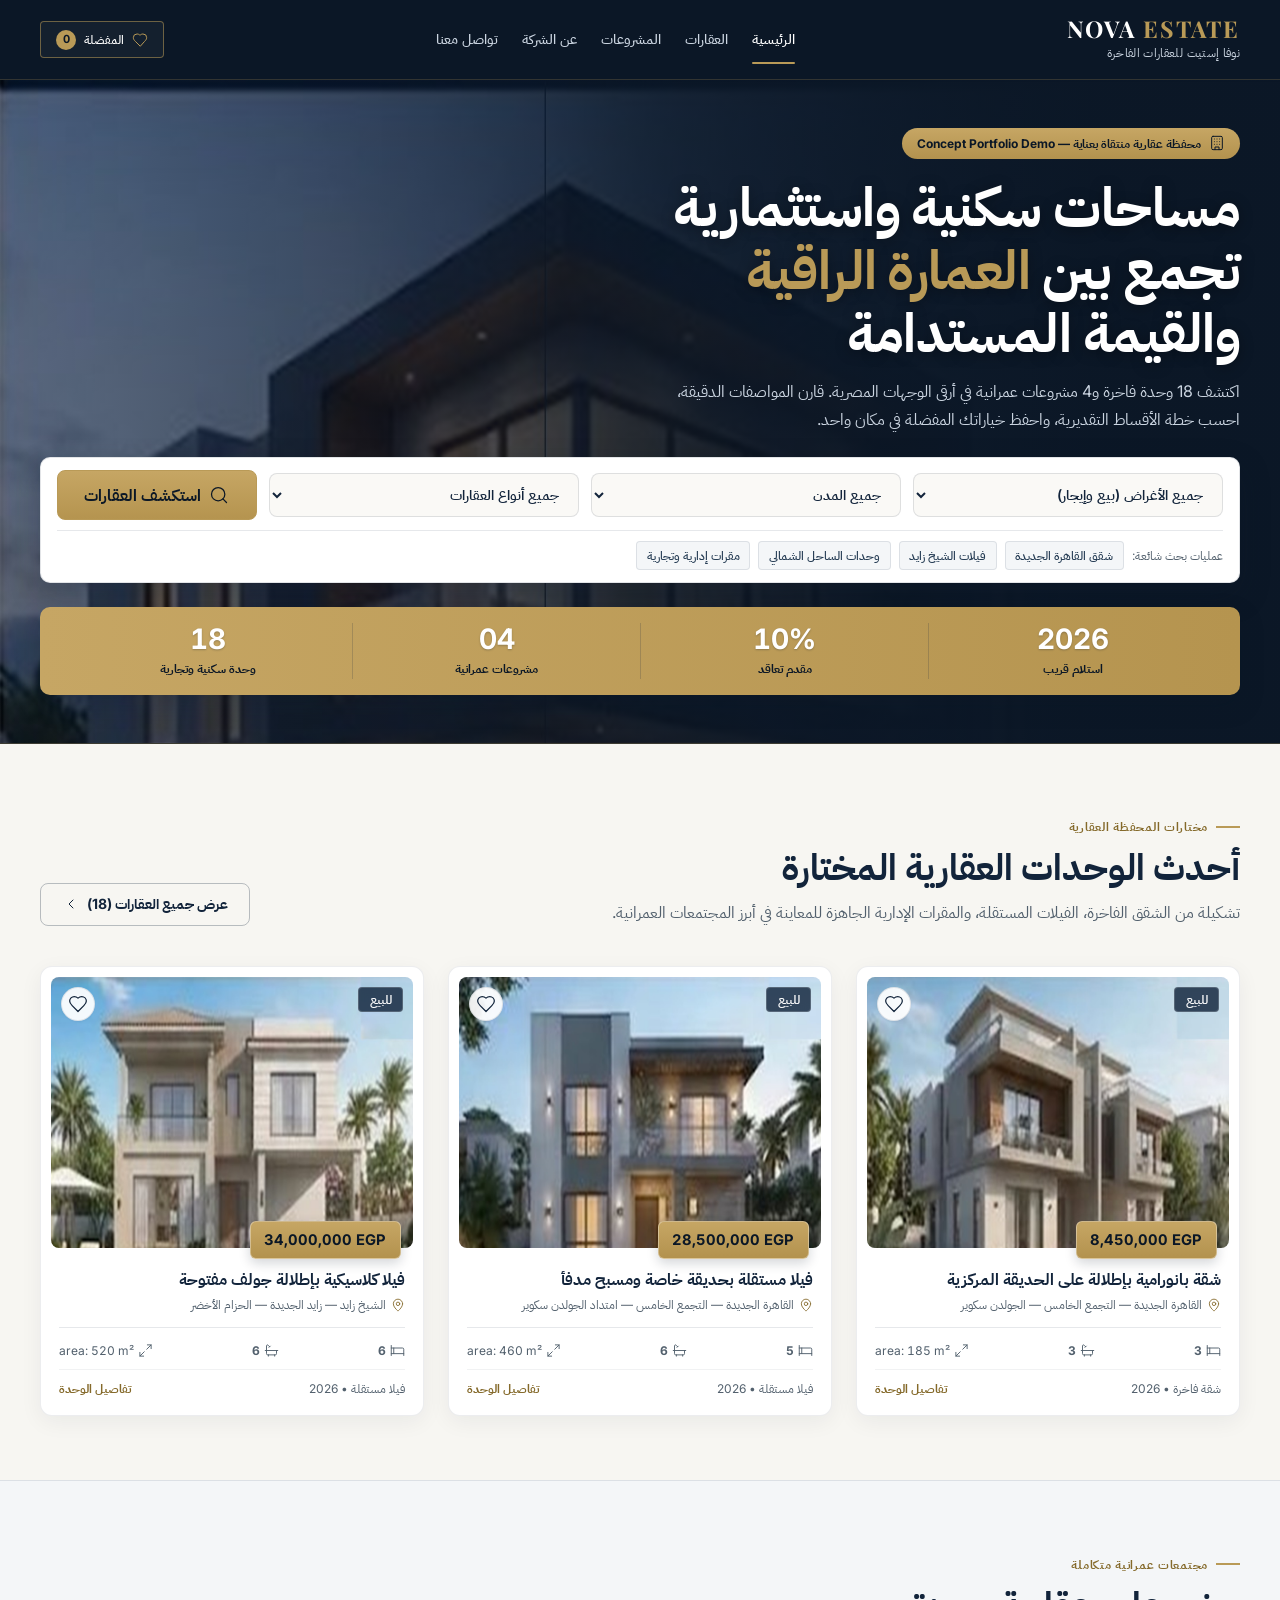
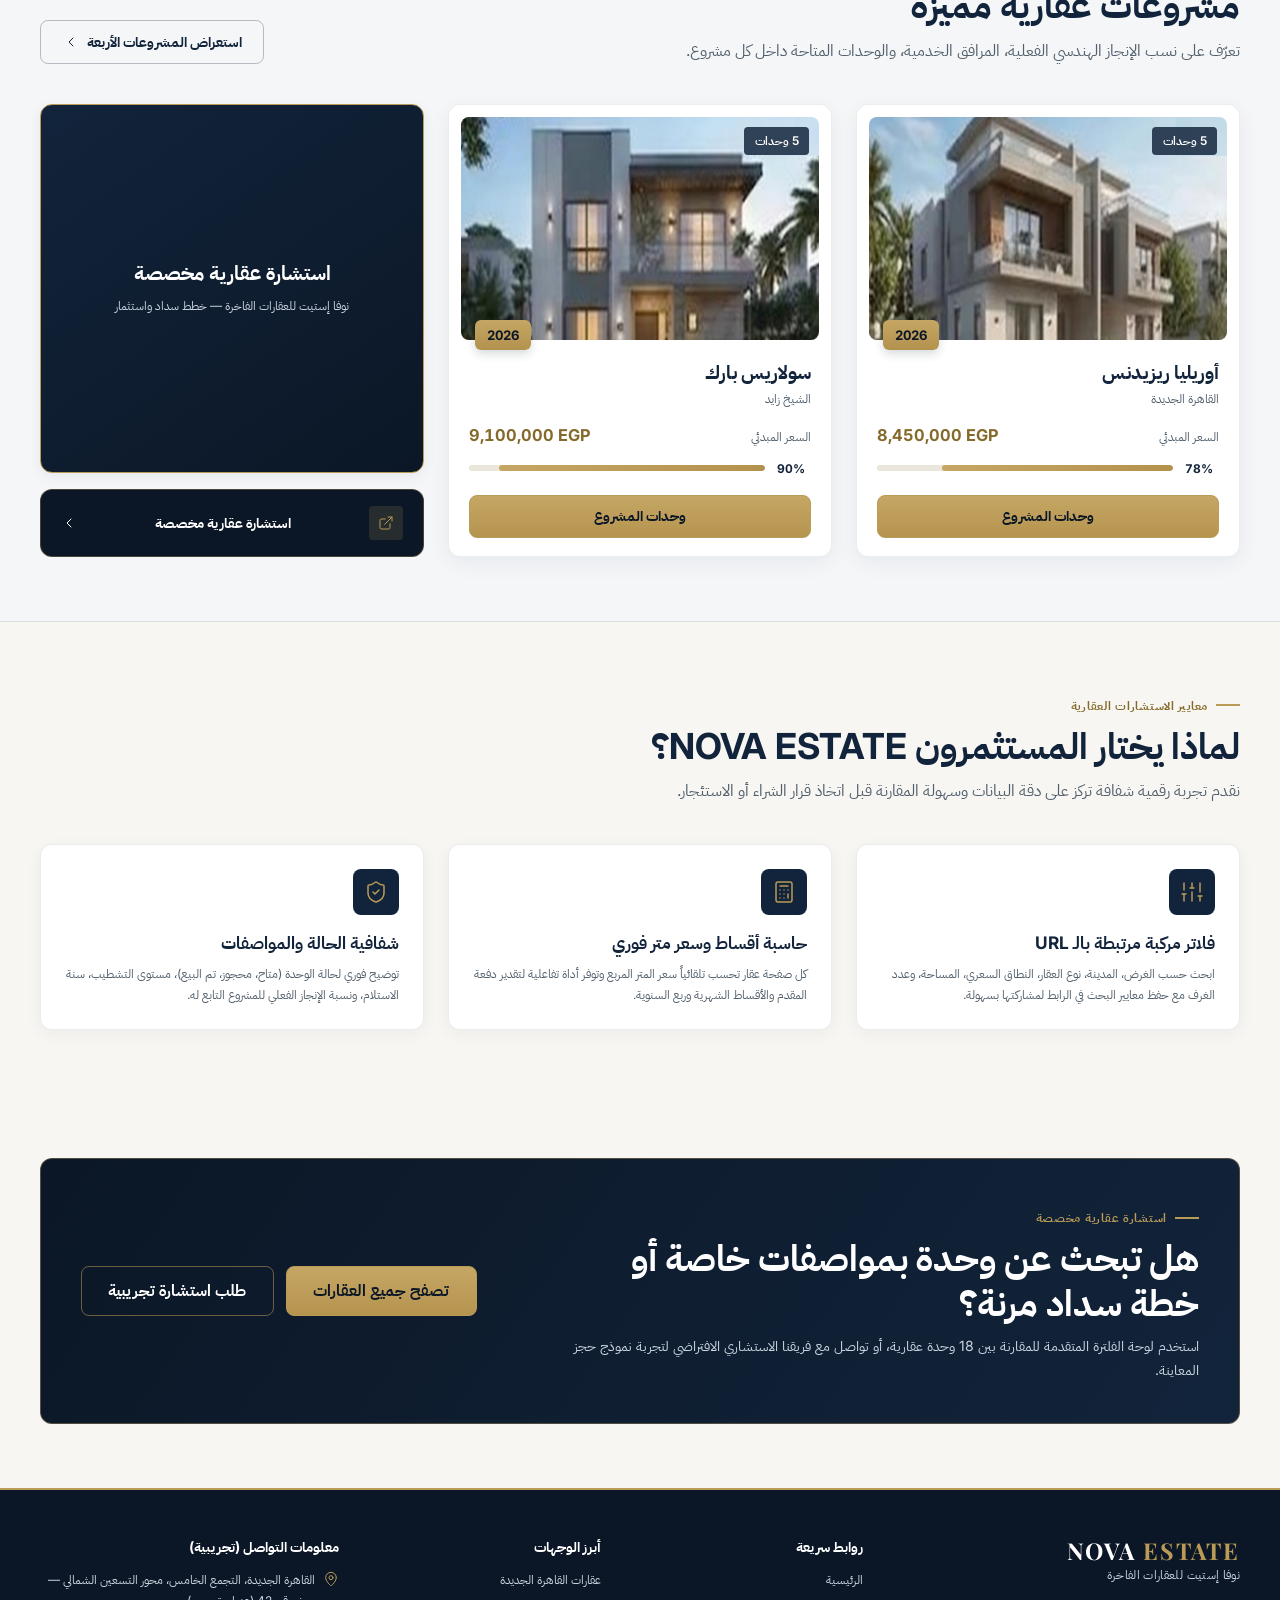
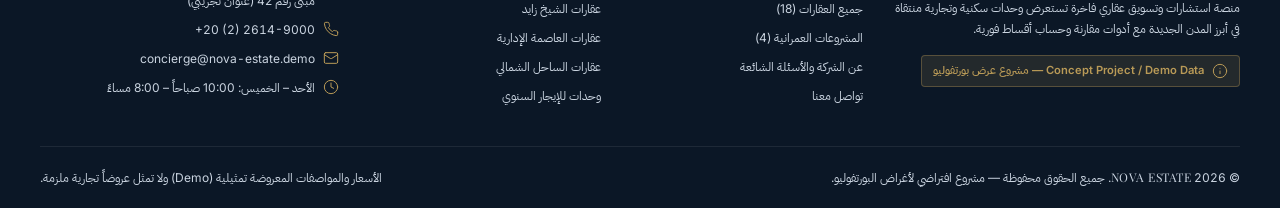
==== commit ed0da555: "Implement luxury visual designs, real architectural photos, and UI layout updates" ====
--- a/index.html
+++ b/index.html
@@ -155,23 +155,23 @@
           </div>
         </div>
 
-        <!-- Editorial Portfolio Metrics -->
+        <!-- Editorial Portfolio Metrics (Solid Gold Bar matching Screen 1 Mockup) -->
         <div class="hero__stats" aria-label="إحصائيات المحفظة العقارية التجريبية">
           <div class="hero-stat">
-            <span class="hero-stat__num num-tabular">18</span>
-            <span class="hero-stat__label">وحدة سكنية وتجارية موثقة المواصفات</span>
+            <span class="hero-stat__num num-tabular">2026</span>
+            <span class="hero-stat__label">استلام قريب</span>
+          </div>
+          <div class="hero-stat">
+            <span class="hero-stat__num num-tabular">10%</span>
+            <span class="hero-stat__label">مقدم تعاقد</span>
           </div>
           <div class="hero-stat">
             <span class="hero-stat__num num-tabular">04</span>
-            <span class="hero-stat__label">مشروعات عمرانية متكاملة الخدمات</span>
+            <span class="hero-stat__label">مشروعات عمرانية</span>
           </div>
           <div class="hero-stat">
-            <span class="hero-stat__num num-tabular">10%</span>
-            <span class="hero-stat__label">مقدم تعاقد يبدأ من 10% في حاسبة الأقساط</span>
-          </div>
-          <div class="hero-stat">
-            <span class="hero-stat__num num-tabular">2026</span>
-            <span class="hero-stat__label">دفعات استلام فورية وقريبة المدى</span>
+            <span class="hero-stat__num num-tabular">18</span>
+            <span class="hero-stat__label">وحدة سكنية وتجارية</span>
           </div>
         </div>
       </div>
@@ -196,43 +196,41 @@
           </a>
         </div>
 
-        <!-- Properties Grid (Hydrated dynamically by JS, with initial static cards following exact anatomy) -->
+        <!-- Properties Grid (Hydrated dynamically by JS, with initial static cards matching Screen 1) -->
         <div class="properties-grid" id="home-featured-properties" aria-live="polite">
           <!-- Card 1: apt-001 -->
           <article class="property-card" data-property-id="apt-001">
-            <div class="property-card__media">
-              <a href="property.html?id=apt-001" tabindex="-1" aria-hidden="true">
-                <img
-                  src="assets/images/properties/prop-exterior.svg"
-                  alt="شقة بانورامية بإطلالة على الحديقة المركزية في القاهرة الجديدة"
-                  class="property-card__img"
-                  width="800"
-                  height="600"
-                  loading="eager"
+            <div class="property-card__media-wrap">
+              <div class="property-card__media">
+                <a href="property.html?id=apt-001" tabindex="-1" aria-hidden="true">
+                  <img
+                    src="assets/images/properties/villa-modern.jpg"
+                    alt="شقة بانورامية بإطلالة على الحديقة المركزية في القاهرة الجديدة"
+                    class="property-card__img"
+                    width="800"
+                    height="600"
+                    loading="eager"
+                  >
+                </a>
+                <div class="property-card__badges">
+                  <span class="badge badge--purpose">للبيع</span>
+                </div>
+                <button
+                  type="button"
+                  class="property-card__fav-btn"
+                  data-fav-btn="apt-001"
+                  aria-pressed="false"
+                  aria-label="إضافة شقة بانورامية بإطلالة على الحديقة المركزية إلى المفضلة"
                 >
-              </a>
-              <div class="property-card__badges">
-                <span class="badge badge--purpose">للبيع</span>
-                <span class="badge badge--available">متاح</span>
-              </div>
-              <button
-                type="button"
-                class="property-card__fav-btn"
-                data-fav-btn="apt-001"
-                aria-pressed="false"
-                aria-label="إضافة شقة بانورامية بإطلالة على الحديقة المركزية إلى المفضلة"
-              >
-                <svg class="icon icon--md" aria-hidden="true" focusable="false">
-                  <use href="assets/icons/sprite.svg#icon-heart"></use>
-                </svg>
-              </button>
+                  <svg class="icon icon--md" aria-hidden="true" focusable="false">
+                    <use href="assets/icons/sprite.svg#icon-heart"></use>
+                  </svg>
+                </button>
+              </div>
+              <div class="property-card__price-pill num-tabular">8,450,000 EGP</div>
             </div>
 
             <div class="property-card__body">
-              <div class="property-card__price-row">
-                <span class="property-card__price">8,450,000 EGP</span>
-                <span class="property-card__type-tag">شقة فاخرة</span>
-              </div>
               <h3 class="property-card__title">
                 <a href="property.html?id=apt-001">شقة بانورامية بإطلالة على الحديقة المركزية</a>
               </h3>
@@ -248,69 +246,137 @@
                   <svg class="icon icon--sm" aria-hidden="true" focusable="false">
                     <use href="assets/icons/sprite.svg#icon-bed"></use>
                   </svg>
-                  <span><strong class="num-tabular">3</strong> غرف</span>
+                  <span><strong class="num-tabular">3</strong></span>
                 </span>
                 <span class="property-card__spec-item">
                   <svg class="icon icon--sm" aria-hidden="true" focusable="false">
                     <use href="assets/icons/sprite.svg#icon-bath"></use>
                   </svg>
-                  <span><strong class="num-tabular">3</strong> حمام</span>
+                  <span><strong class="num-tabular">3</strong></span>
                 </span>
                 <span class="property-card__spec-item">
                   <svg class="icon icon--sm" aria-hidden="true" focusable="false">
                     <use href="assets/icons/sprite.svg#icon-area"></use>
                   </svg>
-                  <span class="num-tabular">185 m²</span>
+                  <span class="num-tabular">area: 185 m²</span>
                 </span>
               </div>
 
               <div class="property-card__footer">
-                <span>استلام <strong class="num-tabular">2026</strong> • الترا لوكس</span>
+                <span>شقة فاخرة • 2026</span>
                 <a href="property.html?id=apt-001" class="property-card__cta">
-                  <span>التفاصيل</span>
-                  <svg class="icon icon--sm" aria-hidden="true" focusable="false">
-                    <use href="assets/icons/sprite.svg#icon-chevron-left"></use>
-                  </svg>
+                  <span>تفاصيل الوحدة</span>
                 </a>
               </div>
             </div>
           </article>
 
-          <!-- Card 2: vil-006 -->
+          <!-- Card 2: vil-003 -->
+          <article class="property-card" data-property-id="vil-003">
+            <div class="property-card__media-wrap">
+              <div class="property-card__media">
+                <a href="property.html?id=vil-003" tabindex="-1" aria-hidden="true">
+                  <img
+                    src="assets/images/properties/villa-contemporary.jpg"
+                    alt="فيلا مستقلة بحديقة خاصة ومسبح مدفأ في القاهرة الجديدة"
+                    class="property-card__img"
+                    width="800"
+                    height="600"
+                    loading="lazy"
+                  >
+                </a>
+                <div class="property-card__badges">
+                  <span class="badge badge--purpose">للبيع</span>
+                </div>
+                <button
+                  type="button"
+                  class="property-card__fav-btn"
+                  data-fav-btn="vil-003"
+                  aria-pressed="false"
+                  aria-label="إضافة فيلا مستقلة بحديقة خاصة ومسبح مدفأ إلى المفضلة"
+                >
+                  <svg class="icon icon--md" aria-hidden="true" focusable="false">
+                    <use href="assets/icons/sprite.svg#icon-heart"></use>
+                  </svg>
+                </button>
+              </div>
+              <div class="property-card__price-pill num-tabular">28,500,000 EGP</div>
+            </div>
+
+            <div class="property-card__body">
+              <h3 class="property-card__title">
+                <a href="property.html?id=vil-003">فيلا مستقلة بحديقة خاصة ومسبح مدفأ</a>
+              </h3>
+              <p class="property-card__location">
+                <svg class="icon icon--sm" aria-hidden="true" focusable="false">
+                  <use href="assets/icons/sprite.svg#icon-map-pin"></use>
+                </svg>
+                <span>القاهرة الجديدة — امتداد الجولدن سكوير</span>
+              </p>
+
+              <div class="property-card__specs" aria-label="مواصفات العقار">
+                <span class="property-card__spec-item">
+                  <svg class="icon icon--sm" aria-hidden="true" focusable="false">
+                    <use href="assets/icons/sprite.svg#icon-bed"></use>
+                  </svg>
+                  <span><strong class="num-tabular">5</strong></span>
+                </span>
+                <span class="property-card__spec-item">
+                  <svg class="icon icon--sm" aria-hidden="true" focusable="false">
+                    <use href="assets/icons/sprite.svg#icon-bath"></use>
+                  </svg>
+                  <span><strong class="num-tabular">6</strong></span>
+                </span>
+                <span class="property-card__spec-item">
+                  <svg class="icon icon--sm" aria-hidden="true" focusable="false">
+                    <use href="assets/icons/sprite.svg#icon-area"></use>
+                  </svg>
+                  <span class="num-tabular">area: 460 m²</span>
+                </span>
+              </div>
+
+              <div class="property-card__footer">
+                <span>فيلا مستقلة • 2026</span>
+                <a href="property.html?id=vil-003" class="property-card__cta">
+                  <span>تفاصيل الوحدة</span>
+                </a>
+              </div>
+            </div>
+          </article>
+
+          <!-- Card 3: vil-006 -->
           <article class="property-card" data-property-id="vil-006">
-            <div class="property-card__media">
-              <a href="property.html?id=vil-006" tabindex="-1" aria-hidden="true">
-                <img
-                  src="assets/images/properties/prop-terrace.svg"
-                  alt="فيلا كلاسيكية بإطلالة جولف مفتوحة في الشيخ زايد"
-                  class="property-card__img"
-                  width="800"
-                  height="600"
-                  loading="lazy"
+            <div class="property-card__media-wrap">
+              <div class="property-card__media">
+                <a href="property.html?id=vil-006" tabindex="-1" aria-hidden="true">
+                  <img
+                    src="assets/images/properties/villa-pool.jpg"
+                    alt="فيلا كلاسيكية بإطلالة جولف مفتوحة في الشيخ زايد"
+                    class="property-card__img"
+                    width="800"
+                    height="600"
+                    loading="lazy"
+                  >
+                </a>
+                <div class="property-card__badges">
+                  <span class="badge badge--purpose">للبيع</span>
+                </div>
+                <button
+                  type="button"
+                  class="property-card__fav-btn"
+                  data-fav-btn="vil-006"
+                  aria-pressed="false"
+                  aria-label="إضافة فيلا كلاسيكية بإطلالة جولف مفتوحة إلى المفضلة"
                 >
-              </a>
-              <div class="property-card__badges">
-                <span class="badge badge--purpose">للبيع</span>
-                <span class="badge badge--available">متاح</span>
-              </div>
-              <button
-                type="button"
-                class="property-card__fav-btn"
-                data-fav-btn="vil-006"
-                aria-pressed="false"
-                aria-label="إضافة فيلا كلاسيكية بإطلالة جولف مفتوحة إلى المفضلة"
-              >
-                <svg class="icon icon--md" aria-hidden="true" focusable="false">
-                  <use href="assets/icons/sprite.svg#icon-heart"></use>
-                </svg>
-              </button>
+                  <svg class="icon icon--md" aria-hidden="true" focusable="false">
+                    <use href="assets/icons/sprite.svg#icon-heart"></use>
+                  </svg>
+                </button>
+              </div>
+              <div class="property-card__price-pill num-tabular">34,000,000 EGP</div>
             </div>
 
             <div class="property-card__body">
-              <div class="property-card__price-row">
-                <span class="property-card__price">34,000,000 EGP</span>
-                <span class="property-card__type-tag">فيلا مستقلة</span>
-              </div>
               <h3 class="property-card__title">
                 <a href="property.html?id=vil-006">فيلا كلاسيكية بإطلالة جولف مفتوحة</a>
               </h3>
@@ -326,107 +392,26 @@
                   <svg class="icon icon--sm" aria-hidden="true" focusable="false">
                     <use href="assets/icons/sprite.svg#icon-bed"></use>
                   </svg>
-                  <span><strong class="num-tabular">6</strong> غرف</span>
+                  <span><strong class="num-tabular">6</strong></span>
                 </span>
                 <span class="property-card__spec-item">
                   <svg class="icon icon--sm" aria-hidden="true" focusable="false">
                     <use href="assets/icons/sprite.svg#icon-bath"></use>
                   </svg>
-                  <span><strong class="num-tabular">6</strong> حمام</span>
+                  <span><strong class="num-tabular">6</strong></span>
                 </span>
                 <span class="property-card__spec-item">
                   <svg class="icon icon--sm" aria-hidden="true" focusable="false">
                     <use href="assets/icons/sprite.svg#icon-area"></use>
                   </svg>
-                  <span class="num-tabular">520 m²</span>
+                  <span class="num-tabular">area: 520 m²</span>
                 </span>
               </div>
 
               <div class="property-card__footer">
-                <span>استلام <strong class="num-tabular">2026</strong> • نصف تشطيب</span>
+                <span>فيلا مستقلة • 2026</span>
                 <a href="property.html?id=vil-006" class="property-card__cta">
-                  <span>التفاصيل</span>
-                  <svg class="icon icon--sm" aria-hidden="true" focusable="false">
-                    <use href="assets/icons/sprite.svg#icon-chevron-left"></use>
-                  </svg>
-                </a>
-              </div>
-            </div>
-          </article>
-
-          <!-- Card 3: twn-016 -->
-          <article class="property-card" data-property-id="twn-016">
-            <div class="property-card__media">
-              <a href="property.html?id=twn-016" tabindex="-1" aria-hidden="true">
-                <img
-                  src="assets/images/properties/prop-exterior.svg"
-                  alt="تاون هاوس بإطلالة لاجون مباشرة في رأس الحكمة الساحل الشمالي"
-                  class="property-card__img"
-                  width="800"
-                  height="600"
-                  loading="lazy"
-                >
-              </a>
-              <div class="property-card__badges">
-                <span class="badge badge--purpose">للبيع</span>
-                <span class="badge badge--available">متاح</span>
-              </div>
-              <button
-                type="button"
-                class="property-card__fav-btn"
-                data-fav-btn="twn-016"
-                aria-pressed="false"
-                aria-label="إضافة تاون هاوس بإطلالة لاجون مباشرة إلى المفضلة"
-              >
-                <svg class="icon icon--md" aria-hidden="true" focusable="false">
-                  <use href="assets/icons/sprite.svg#icon-heart"></use>
-                </svg>
-              </button>
-            </div>
-
-            <div class="property-card__body">
-              <div class="property-card__price-row">
-                <span class="property-card__price">18,900,000 EGP</span>
-                <span class="property-card__type-tag">تاون هاوس</span>
-              </div>
-              <h3 class="property-card__title">
-                <a href="property.html?id=twn-016">تاون هاوس بإطلالة لاجون مباشرة برأس الحكمة</a>
-              </h3>
-              <p class="property-card__location">
-                <svg class="icon icon--sm" aria-hidden="true" focusable="false">
-                  <use href="assets/icons/sprite.svg#icon-map-pin"></use>
-                </svg>
-                <span>الساحل الشمالي — خليج رأس الحكمة</span>
-              </p>
-
-              <div class="property-card__specs" aria-label="مواصفات العقار">
-                <span class="property-card__spec-item">
-                  <svg class="icon icon--sm" aria-hidden="true" focusable="false">
-                    <use href="assets/icons/sprite.svg#icon-bed"></use>
-                  </svg>
-                  <span><strong class="num-tabular">3</strong> غرف</span>
-                </span>
-                <span class="property-card__spec-item">
-                  <svg class="icon icon--sm" aria-hidden="true" focusable="false">
-                    <use href="assets/icons/sprite.svg#icon-bath"></use>
-                  </svg>
-                  <span><strong class="num-tabular">4</strong> حمام</span>
-                </span>
-                <span class="property-card__spec-item">
-                  <svg class="icon icon--sm" aria-hidden="true" focusable="false">
-                    <use href="assets/icons/sprite.svg#icon-area"></use>
-                  </svg>
-                  <span class="num-tabular">235 m²</span>
-                </span>
-              </div>
-
-              <div class="property-card__footer">
-                <span>استلام <strong class="num-tabular">2026</strong> • تشطيب فندقي</span>
-                <a href="property.html?id=twn-016" class="property-card__cta">
-                  <span>التفاصيل</span>
-                  <svg class="icon icon--sm" aria-hidden="true" focusable="false">
-                    <use href="assets/icons/sprite.svg#icon-chevron-left"></use>
-                  </svg>
+                  <span>تفاصيل الوحدة</span>
                 </a>
               </div>
             </div>
--- a/assets/css/components.css
+++ b/assets/css/components.css
@@ -1,7 +1,9 @@
 /* ==========================================================================
    NOVA ESTATE — Shared UI Components (assets/css/components.css)
-   Includes: Header, Footer, Buttons, Badges, Property Cards, Development
-   Cards, Favorites Drawer, Filter Chips, Forms, Lightbox & State Boxes.
+   Matches the 6 uploaded Luxury Editorial Real Estate Screen Designs:
+   Header, Footer, Buttons, Badges, Property Cards with Overlapping Gold
+   Price Pill, Development Cards with Delivery Year Pill & Gold Progress Bar,
+   Favorites Drawer, Filter Chips, Forms, Lightbox & State Boxes.
    ========================================================================== */
 
 /* --------------------------------------------------------------------------
@@ -12,9 +14,9 @@
   top: 0;
   z-index: var(--z-header);
   height: var(--header-height);
-  background-color: var(--brand-navy);
-  color: var(--text-inverse);
-  border-bottom: 1px solid rgba(255, 255, 255, 0.10);
+  background-color: var(--brand-navy-deep);
+  color: var(--text-inverse);
+  border-bottom: 1px solid rgba(185, 154, 87, 0.22);
   box-shadow: var(--shadow-xs);
 }
 
@@ -85,7 +87,7 @@
 .nav-link--active::after {
   content: "";
   position: absolute;
-  bottom: 0;
+  bottom: -4px;
   inset-inline: 0;
   height: 2px;
   background-color: var(--accent-gold);
@@ -98,18 +100,18 @@
   gap: var(--space-3);
 }
 
-/* Header Favorites Trigger Button with Live Count Badge */
+/* Header Favorites Trigger Button (Gold-Outlined Pill matching Mockups) */
 .fav-trigger-btn {
   position: relative;
   display: inline-flex;
   align-items: center;
   gap: var(--space-2);
-  padding: var(--space-2) var(--space-3);
-  border-radius: var(--radius-md);
-  background-color: var(--brand-navy-soft);
-  color: var(--text-inverse);
-  border: 1px solid rgba(255, 255, 255, 0.14);
-  font-size: var(--text-sm);
+  padding: 0.45rem 0.95rem;
+  border-radius: var(--radius-sm);
+  background-color: rgba(255, 255, 255, 0.04);
+  color: var(--text-inverse);
+  border: 1px solid rgba(185, 154, 87, 0.55);
+  font-size: var(--text-xs);
   font-weight: var(--weight-medium);
   transition: background-color var(--transition-fast), border-color var(--transition-fast);
 }
@@ -121,21 +123,23 @@
 
 .fav-trigger-btn .icon {
   color: var(--accent-gold);
+  width: 16px;
+  height: 16px;
 }
 
 .fav-badge {
   display: inline-flex;
   align-items: center;
   justify-content: center;
-  min-width: 22px;
-  height: 22px;
-  padding-inline: 6px;
+  min-width: 20px;
+  height: 20px;
+  padding-inline: 5px;
   border-radius: var(--radius-pill);
   background-color: var(--accent-gold);
-  color: var(--brand-navy);
+  color: var(--brand-navy-deep);
   font-family: var(--font-numeric);
   font-variant-numeric: var(--numeric-spacing);
-  font-size: var(--text-xs);
+  font-size: 0.7rem;
   font-weight: var(--weight-bold);
   line-height: 1;
 }
@@ -160,10 +164,10 @@
   align-items: center;
   justify-content: center;
   gap: var(--space-2);
-  padding: 0.75rem 1.35rem;
+  padding: 0.72rem 1.35rem;
   border-radius: var(--radius-md);
   font-size: var(--text-sm);
-  font-weight: var(--weight-semibold);
+  font-weight: var(--weight-bold);
   line-height: 1.3;
   border: 1px solid transparent;
   transition: background-color var(--transition-fast),
@@ -177,15 +181,15 @@
   transform: translateY(1px);
 }
 
-/* Primary Gold CTA — Always paired with Brand Navy #12243B text for high contrast */
+/* Primary Gold CTA */
 .btn--primary {
-  background-color: var(--accent-gold);
-  color: var(--brand-navy);
-  border-color: var(--accent-gold);
+  background: linear-gradient(180deg, #C6A664 0%, #B5944F 100%);
+  color: var(--brand-navy-deep);
+  border-color: #B99A57;
 }
 
 .btn--primary:hover {
-  background-color: var(--accent-gold-hover);
+  background: linear-gradient(180deg, #B5944F 0%, #A1813E 100%);
   border-color: var(--accent-gold-hover);
   color: var(--brand-navy-deep);
 }
@@ -219,11 +223,11 @@
 .btn--outline-light {
   background-color: transparent;
   color: var(--text-inverse);
-  border-color: rgba(255, 255, 255, 0.32);
+  border-color: rgba(185, 154, 87, 0.55);
 }
 
 .btn--outline-light:hover {
-  background-color: rgba(255, 255, 255, 0.10);
+  background-color: rgba(185, 154, 87, 0.15);
   border-color: var(--accent-gold);
 }
 
@@ -246,7 +250,7 @@
 }
 
 .btn--lg {
-  padding: 0.9rem 1.75rem;
+  padding: 0.85rem 1.65rem;
   font-size: var(--text-body);
 }
 
@@ -261,7 +265,7 @@
   display: inline-flex;
   align-items: center;
   gap: 5px;
-  padding: 0.25rem 0.65rem;
+  padding: 0.22rem 0.65rem;
   border-radius: var(--radius-sm);
   font-size: var(--text-xs);
   font-weight: var(--weight-semibold);
@@ -269,35 +273,31 @@
   border: 1px solid transparent;
 }
 
-/* Available: #15623A on #E8F5EE */
 .badge--available {
   background-color: var(--status-available-bg);
   color: var(--status-available-text);
   border-color: var(--status-available-border);
 }
 
-/* Reserved: #8A5A00 on #FEF4E0 */
 .badge--reserved {
   background-color: var(--status-reserved-bg);
   color: var(--status-reserved-text);
   border-color: var(--status-reserved-border);
 }
 
-/* Sold: #8F2424 on #FDECEC */
 .badge--sold {
   background-color: var(--status-sold-bg);
   color: var(--status-sold-text);
   border-color: var(--status-sold-border);
 }
 
-/* Purpose (Sale / Rent): #12243B on #EDF2F7 */
 .badge--purpose {
-  background-color: var(--status-purpose-bg);
-  color: var(--status-purpose-text);
-  border-color: var(--status-purpose-border);
-}
-
-/* Editorial Gold Badge on Light Background: #856A2B on #FAF6EC (WCAG AA compliant) */
+  background-color: rgba(18, 36, 59, 0.82);
+  color: #FFFFFF;
+  border-color: rgba(255, 255, 255, 0.18);
+  backdrop-filter: blur(4px);
+}
+
 .badge--gold {
   background-color: var(--accent-gold-subtle);
   color: var(--accent-gold-text);
@@ -305,7 +305,7 @@
 }
 
 /* --------------------------------------------------------------------------
-   4. PROPERTY CARD ANATOMY (Shared across Home, Listings & Developments)
+   4. PROPERTY CARD ANATOMY (Matches Screen 1 & Screen 2 Mockups)
    -------------------------------------------------------------------------- */
 .properties-grid {
   display: grid;
@@ -318,26 +318,32 @@
   display: flex;
   flex-direction: column;
   background-color: var(--bg-card);
-  border: 1px solid var(--border-hairline);
+  border: 1px solid rgba(18, 36, 59, 0.08);
   border-radius: var(--radius-lg);
-  overflow: hidden;
-  box-shadow: var(--shadow-xs);
+  padding: 10px;
+  box-shadow: 0 6px 22px rgba(18, 36, 59, 0.06);
   transition: transform var(--transition-smooth),
               box-shadow var(--transition-smooth),
               border-color var(--transition-fast);
 }
 
 .property-card:hover {
-  transform: translateY(-3px);
+  transform: translateY(-4px);
   box-shadow: var(--shadow-md);
-  border-color: var(--border-subtle);
-}
-
-/* 4:3 Image Container with Smooth 1.04 Hover Scale */
+  border-color: rgba(185, 154, 87, 0.45);
+}
+
+.property-card__media-wrap {
+  position: relative;
+  margin-bottom: 14px;
+}
+
+/* 4:3 Rounded Photo Container */
 .property-card__media {
   position: relative;
   aspect-ratio: 4 / 3;
   background-color: var(--bg-subtle);
+  border-radius: var(--radius-md);
   overflow: hidden;
 }
 
@@ -352,15 +358,35 @@
   transform: scale(1.04);
 }
 
+/* Overlapping Solid Gold Price Pill (Bottom-Right of Image in RTL) */
+.property-card__price-pill {
+  position: absolute;
+  bottom: -11px;
+  right: 12px;
+  z-index: 3;
+  background: linear-gradient(180deg, #C6A664 0%, #B3924E 100%);
+  color: var(--brand-navy-deep);
+  font-family: var(--font-numeric);
+  font-variant-numeric: var(--numeric-spacing);
+  font-size: 0.92rem;
+  font-weight: var(--weight-bold);
+  padding: 0.32rem 0.85rem;
+  border-radius: 6px;
+  box-shadow: 0 4px 12px rgba(11, 23, 38, 0.18);
+  border: 1px solid rgba(255, 255, 255, 0.35);
+  direction: ltr;
+  unicode-bidi: isolate;
+}
+
 /* Top-Right Badges in RTL */
 .property-card__badges {
   position: absolute;
-  top: var(--space-3);
-  right: var(--space-3);
+  top: 10px;
+  right: 10px;
   z-index: 2;
   display: flex;
   flex-wrap: wrap;
-  gap: var(--space-2);
+  gap: 6px;
 }
 
 /* Top-Left Circular Favorite Button in RTL */
@@ -369,12 +395,12 @@
   display: inline-flex;
   align-items: center;
   justify-content: center;
-  width: 38px;
-  height: 38px;
+  width: 34px;
+  height: 34px;
   border-radius: var(--radius-pill);
-  background-color: var(--bg-glass);
+  background-color: rgba(255, 255, 255, 0.92);
   color: var(--brand-navy);
-  border: 1px solid var(--border-hairline);
+  border: 1px solid rgba(18, 36, 59, 0.10);
   box-shadow: var(--shadow-xs);
   transition: background-color var(--transition-fast),
               color var(--transition-fast),
@@ -383,15 +409,15 @@
 
 .property-card__fav-btn {
   position: absolute;
-  top: var(--space-3);
-  left: var(--space-3);
+  top: 10px;
+  left: 10px;
   z-index: 2;
 }
 
 .property-card__fav-btn:hover,
 .fav-icon-btn:hover {
   background-color: var(--bg-page);
-  transform: scale(1.05);
+  transform: scale(1.06);
 }
 
 .property-card__fav-btn[aria-pressed="true"],
@@ -405,7 +431,7 @@
   display: flex;
   flex-direction: column;
   flex: 1;
-  padding: var(--space-5);
+  padding: 6px 8px 6px;
 }
 
 .property-card__price-row {
@@ -413,13 +439,13 @@
   align-items: baseline;
   justify-content: space-between;
   gap: var(--space-2);
-  margin-bottom: var(--space-2);
+  margin-bottom: 4px;
 }
 
 .property-card__price {
   font-family: var(--font-numeric);
   font-variant-numeric: var(--numeric-spacing);
-  font-size: 1.25rem;
+  font-size: 1.1rem;
   font-weight: var(--weight-bold);
   color: var(--brand-navy);
   direction: ltr;
@@ -433,11 +459,11 @@
 }
 
 .property-card__title {
-  font-size: 1.05rem;
+  font-size: 1.02rem;
   font-weight: var(--weight-bold);
   line-height: 1.4;
   color: var(--text-primary);
-  margin-bottom: var(--space-2);
+  margin-bottom: 3px;
 }
 
 .property-card__title a {
@@ -454,37 +480,41 @@
 .property-card__location {
   display: flex;
   align-items: center;
-  gap: var(--space-2);
-  font-size: var(--text-sm);
+  gap: 5px;
+  font-size: var(--text-xs);
   color: var(--text-muted);
-  margin-bottom: var(--space-4);
+  margin-bottom: var(--space-3);
 }
 
 .property-card__location .icon {
   color: var(--accent-gold-text);
-}
-
-/* Horizontal Specs Row with 1px Hairline Divider */
+  width: 14px;
+  height: 14px;
+}
+
+/* Horizontal Specs Row */
 .property-card__specs {
   display: flex;
   align-items: center;
   justify-content: space-between;
-  gap: var(--space-3);
+  gap: var(--space-2);
   padding-top: var(--space-3);
   margin-top: auto;
   border-top: 1px solid var(--border-hairline);
-  font-size: var(--text-sm);
-  color: var(--text-secondary);
+  font-size: var(--text-xs);
+  color: var(--text-muted);
 }
 
 .property-card__spec-item {
   display: inline-flex;
   align-items: center;
-  gap: 6px;
+  gap: 4px;
 }
 
 .property-card__spec-item .icon {
   color: var(--text-muted);
+  width: 15px;
+  height: 15px;
 }
 
 .property-card__footer {
@@ -492,9 +522,9 @@
   align-items: center;
   justify-content: space-between;
   gap: var(--space-2);
-  padding-top: var(--space-3);
-  margin-top: var(--space-3);
-  border-top: 1px solid var(--border-hairline);
+  padding-top: 8px;
+  margin-top: 8px;
+  border-top: 1px solid rgba(18, 36, 59, 0.06);
   font-size: var(--text-xs);
   color: var(--text-muted);
 }
@@ -504,15 +534,15 @@
   align-items: center;
   gap: 4px;
   font-weight: var(--weight-bold);
+  color: var(--accent-gold-text);
+}
+
+.property-card__cta:hover {
   color: var(--brand-navy);
 }
 
-.property-card__cta:hover {
-  color: var(--accent-gold-text);
-}
-
 /* --------------------------------------------------------------------------
-   5. DEVELOPMENT CARD
+   5. DEVELOPMENT CARD (Matches Screen 4 Developments Mockup)
    -------------------------------------------------------------------------- */
 .developments-grid {
   display: grid;
@@ -524,22 +554,28 @@
   display: flex;
   flex-direction: column;
   background-color: var(--bg-card);
-  border: 1px solid var(--border-hairline);
+  border: 1px solid rgba(18, 36, 59, 0.08);
   border-radius: var(--radius-lg);
-  overflow: hidden;
-  box-shadow: var(--shadow-xs);
+  padding: 12px;
+  box-shadow: 0 6px 22px rgba(18, 36, 59, 0.06);
   transition: transform var(--transition-smooth), box-shadow var(--transition-smooth);
 }
 
 .dev-card:hover {
-  transform: translateY(-3px);
+  transform: translateY(-4px);
   box-shadow: var(--shadow-md);
+}
+
+.dev-card__media-wrap {
+  position: relative;
+  margin-bottom: 14px;
 }
 
 .dev-card__media {
   position: relative;
-  aspect-ratio: 16 / 9;
+  aspect-ratio: 16 / 10;
   background-color: var(--bg-subtle);
+  border-radius: var(--radius-md);
   overflow: hidden;
 }
 
@@ -554,45 +590,101 @@
   transform: scale(1.04);
 }
 
-.dev-card__overlay-badges {
+.dev-card__units-tag {
   position: absolute;
-  top: var(--space-3);
-  right: var(--space-3);
-  left: var(--space-3);
-  display: flex;
-  align-items: center;
-  justify-content: space-between;
-  gap: var(--space-2);
+  top: 10px;
+  right: 10px;
+  z-index: 2;
+  padding: 0.22rem 0.65rem;
+  border-radius: var(--radius-sm);
+  background-color: rgba(18, 36, 59, 0.84);
+  color: #FFFFFF;
+  font-size: var(--text-xs);
+  font-weight: var(--weight-semibold);
+}
+
+/* Overlapping Gold Delivery Year Badge (2026 / 2027) */
+.dev-card__year-pill {
+  position: absolute;
+  bottom: -10px;
+  left: 14px;
+  z-index: 3;
+  background: linear-gradient(180deg, #C6A664 0%, #B3924E 100%);
+  color: var(--brand-navy-deep);
+  font-family: var(--font-numeric);
+  font-variant-numeric: var(--numeric-spacing);
+  font-size: 0.82rem;
+  font-weight: var(--weight-bold);
+  padding: 0.24rem 0.75rem;
+  border-radius: 6px;
+  box-shadow: 0 4px 10px rgba(11, 23, 38, 0.16);
 }
 
 .dev-card__body {
   display: flex;
   flex-direction: column;
   flex: 1;
-  padding: var(--space-6);
+  padding: 6px 8px 6px;
 }
 
 .dev-card__title {
-  font-size: var(--text-h3);
-  margin-bottom: var(--space-2);
+  font-size: 1.2rem;
+  font-weight: var(--weight-bold);
+  margin-bottom: 2px;
 }
 
 .dev-card__title a:hover {
   color: var(--accent-gold-text);
 }
 
+.dev-card__city {
+  font-size: var(--text-xs);
+  color: var(--text-muted);
+  margin-bottom: var(--space-3);
+}
+
 .dev-card__summary {
   color: var(--text-muted);
-  font-size: var(--text-sm);
-  margin-bottom: var(--space-5);
+  font-size: var(--text-xs);
+  margin-bottom: var(--space-3);
   display: -webkit-box;
   -webkit-line-clamp: 2;
   -webkit-box-orient: vertical;
   overflow: hidden;
 }
 
+.dev-card__price-row {
+  display: flex;
+  align-items: baseline;
+  justify-content: space-between;
+  gap: var(--space-2);
+  margin-bottom: 8px;
+}
+
+.dev-card__price-label {
+  font-size: var(--text-xs);
+  color: var(--text-muted);
+}
+
+.dev-card__price-val {
+  font-size: 1.02rem;
+  font-weight: var(--weight-bold);
+  color: var(--accent-gold-text);
+}
+
+/* Inline Percentage + Gold Progress Bar */
+.dev-card__progress-row,
 .dev-card__progress {
-  margin-bottom: var(--space-5);
+  display: flex;
+  align-items: center;
+  gap: var(--space-3);
+  margin-bottom: var(--space-4);
+}
+
+.dev-card__progress {
+  flex-direction: column;
+  align-items: stretch;
+  gap: 6px;
 }
 
 .dev-card__progress-header {
@@ -601,29 +693,40 @@
   font-size: var(--text-xs);
   font-weight: var(--weight-semibold);
   color: var(--text-secondary);
-  margin-bottom: 6px;
+}
+
+.dev-card__progress-pct {
+  font-size: var(--text-xs);
+  font-weight: var(--weight-bold);
+  color: var(--brand-navy);
+  min-width: 34px;
 }
 
 .progress-bar {
+  flex: 1;
   width: 100%;
   height: 6px;
-  background-color: var(--bg-subtle);
+  background-color: #EAE6DC;
   border-radius: var(--radius-pill);
   overflow: hidden;
 }
 
 .progress-bar__fill {
   height: 100%;
-  background-color: var(--accent-gold);
+  background: linear-gradient(90deg, #C6A664 0%, #B3924E 100%);
   border-radius: var(--radius-pill);
   transition: width 400ms ease;
+}
+
+.dev-card__btn {
+  margin-top: auto;
 }
 
 .dev-card__meta {
   display: grid;
   grid-template-columns: repeat(3, 1fr);
   gap: var(--space-3);
-  padding-top: var(--space-4);
+  padding-top: var(--space-3);
   margin-top: auto;
   border-top: 1px solid var(--border-hairline);
 }
@@ -838,9 +941,9 @@
   gap: var(--space-2);
   padding: 0.35rem 0.75rem;
   border-radius: var(--radius-pill);
-  background-color: var(--brand-navy-tint);
+  background-color: var(--accent-gold-subtle);
   color: var(--brand-navy);
-  border: 1px solid var(--border-subtle);
+  border: 1px solid var(--border-gold);
   font-size: var(--text-xs);
   font-weight: var(--weight-semibold);
 }
@@ -879,9 +982,9 @@
 .form-control,
 .form-select {
   width: 100%;
-  padding: 0.7rem 0.9rem;
+  padding: 0.72rem 0.95rem;
   border-radius: var(--radius-md);
-  border: 1px solid var(--border-subtle);
+  border: 1px solid rgba(18, 36, 59, 0.14);
   background-color: var(--bg-page);
   color: var(--text-primary);
   font-size: var(--text-sm);
@@ -890,13 +993,13 @@
 
 .form-control:hover,
 .form-select:hover {
-  border-color: var(--border-strong);
+  border-color: var(--accent-gold);
 }
 
 .form-control:focus,
 .form-select:focus {
   outline: none;
-  border-color: var(--brand-navy);
+  border-color: var(--accent-gold);
   box-shadow: var(--focus-ring);
 }
 
@@ -944,7 +1047,7 @@
   justify-content: center;
   text-align: center;
   padding: var(--space-12) var(--space-6);
-  background-color: var(--bg-subtle);
+  background-color: var(--bg-card);
   border: 1px dashed var(--border-subtle);
   border-radius: var(--radius-lg);
   gap: var(--space-3);
@@ -957,9 +1060,9 @@
   width: 52px;
   height: 52px;
   border-radius: var(--radius-pill);
-  background-color: var(--bg-page);
+  background-color: var(--accent-gold-subtle);
   color: var(--accent-gold-text);
-  border: 1px solid var(--border-hairline);
+  border: 1px solid var(--border-gold);
 }
 
 .state-box__title {
@@ -1058,23 +1161,23 @@
 .site-footer {
   background-color: var(--brand-navy-deep);
   color: var(--text-inverse-muted);
-  padding-top: var(--space-16);
+  padding-top: var(--space-12);
   border-top: 2px solid var(--accent-gold);
 }
 
 .footer-grid {
   display: grid;
-  grid-template-columns: 1.6fr 1fr 1fr 1.3fr;
-  gap: var(--space-10);
-  padding-bottom: var(--space-12);
-  border-bottom: 1px solid rgba(255, 255, 255, 0.10);
+  grid-template-columns: 1.5fr 1fr 1fr 1.3fr;
+  gap: var(--space-8);
+  padding-bottom: var(--space-10);
+  border-bottom: 1px solid rgba(255, 255, 255, 0.08);
 }
 
 .footer-brand-desc {
-  margin-top: var(--space-4);
-  margin-bottom: var(--space-5);
-  font-size: var(--text-sm);
-  line-height: 1.7;
+  margin-top: var(--space-3);
+  margin-bottom: var(--space-4);
+  font-size: var(--text-xs);
+  line-height: 1.75;
   color: var(--text-inverse-muted);
 }
 
@@ -1082,12 +1185,12 @@
   display: inline-flex;
   align-items: center;
   gap: var(--space-2);
-  padding: 0.35rem 0.75rem;
+  padding: 0.3rem 0.7rem;
   border-radius: var(--radius-sm);
   background-color: rgba(185, 154, 87, 0.14);
   border: 1px solid rgba(185, 154, 87, 0.35);
   color: var(--accent-gold);
-  font-size: var(--text-xs);
+  font-size: 0.7rem;
   font-weight: var(--weight-semibold);
 }
 
@@ -1095,15 +1198,14 @@
   font-size: var(--text-sm);
   font-weight: var(--weight-bold);
   color: var(--text-inverse);
-  margin-bottom: var(--space-4);
-  letter-spacing: 0.02em;
+  margin-bottom: var(--space-3);
 }
 
 .footer-links {
   display: flex;
   flex-direction: column;
-  gap: var(--space-3);
-  font-size: var(--text-sm);
+  gap: var(--space-2);
+  font-size: var(--text-xs);
 }
 
 .footer-links a:hover {
@@ -1113,19 +1215,19 @@
 .footer-contact-list {
   display: flex;
   flex-direction: column;
-  gap: var(--space-3);
-  font-size: var(--text-sm);
+  gap: var(--space-2);
+  font-size: var(--text-xs);
 }
 
 .footer-contact-item {
   display: flex;
   align-items: flex-start;
-  gap: var(--space-3);
+  gap: var(--space-2);
 }
 
 .footer-contact-item .icon {
   color: var(--accent-gold);
-  margin-top: 3px;
+  margin-top: 2px;
 }
 
 .footer-bottom {
@@ -1134,7 +1236,7 @@
   align-items: center;
   justify-content: space-between;
   gap: var(--space-4);
-  padding-block: var(--space-6);
+  padding-block: var(--space-5);
   font-size: var(--text-xs);
   color: var(--text-inverse-muted);
 }
--- a/assets/css/pages.css
+++ b/assets/css/pages.css
@@ -1,32 +1,34 @@
 /* ==========================================================================
    NOVA ESTATE — Page-Specific Layouts & Sections (assets/css/pages.css)
-   Covers: Home Hero & Search, Listings & Filter Panel, Property Details,
-   Gallery, Installment Calculator, Developments, About/FAQ & Contact.
+   Matches all 6 uploaded screen designs:
+   1. Home Hero with Twilight Villa Photo, Inline Search Bar & Solid Gold Stats
+   2. Listings Sidebar with Gold Badge, Price Bar, Bedroom Pills & 2-Col Grid
+   3. Property Details with Navy Header Band, Captioned Thumbnails & Navy Calculator
+   4. Developments 2x2 Grid with Gold Delivery Pill & Progress Bar
+   5. About Floating Vision Card, 01/02/03 Pillars, Framed Portraits & FAQ Badges
+   6. Contact Wireframe Hero, Dark Navy Channels Card, Vector Map & Form Card
    ========================================================================== */
 
+body {
+  background-color: #F7F6F2;
+}
+
 /* --------------------------------------------------------------------------
-   1. HOME PAGE — HERO & QUICK SEARCH PANEL
+   1. HOME PAGE — TWILIGHT VILLA HERO, INLINE SEARCH & SOLID GOLD STATS BAR
    -------------------------------------------------------------------------- */
 .hero {
   position: relative;
-  background: linear-gradient(135deg, var(--brand-navy-deep) 0%, var(--brand-navy) 60%, var(--brand-navy-soft) 100%);
-  color: var(--text-inverse);
-  padding-top: var(--space-16);
-  padding-bottom: var(--space-20);
-  border-bottom: 1px solid rgba(185, 154, 87, 0.25);
-  overflow: hidden;
-}
-
-/* Subtle architectural grid pattern overlay */
-.hero::before {
-  content: "";
-  position: absolute;
-  inset: 0;
+  background-color: var(--brand-navy-deep);
   background-image:
-    linear-gradient(to left, rgba(255, 255, 255, 0.03) 1px, transparent 1px),
-    linear-gradient(to bottom, rgba(255, 255, 255, 0.03) 1px, transparent 1px);
-  background-size: 64px 64px;
-  pointer-events: none;
+    linear-gradient(270deg, rgba(11, 23, 38, 0.94) 0%, rgba(11, 23, 38, 0.80) 48%, rgba(11, 23, 38, 0.30) 100%),
+    url('../images/hero/hero-twilight-villa.jpg');
+  background-size: cover;
+  background-position: left center;
+  background-repeat: no-repeat;
+  color: var(--text-inverse);
+  padding-top: var(--space-12);
+  padding-bottom: var(--space-12);
+  border-bottom: 1px solid rgba(185, 154, 87, 0.28);
 }
 
 .hero__inner {
@@ -34,31 +36,31 @@
   z-index: 1;
   display: flex;
   flex-direction: column;
-  gap: var(--space-10);
+  gap: var(--space-6);
 }
 
 .hero__content {
-  max-width: 820px;
-}
-
+  max-width: 650px;
+}
+
+/* Solid Gold Eyebrow Pill matching Screen 1 */
 .hero__eyebrow {
   display: inline-flex;
   align-items: center;
   gap: var(--space-2);
-  padding: 0.35rem 0.85rem;
-  border-radius: var(--radius-sm);
-  background-color: rgba(185, 154, 87, 0.15);
-  border: 1px solid rgba(185, 154, 87, 0.40);
-  color: var(--accent-gold);
-  font-size: var(--text-xs);
-  font-weight: var(--weight-semibold);
-  letter-spacing: 0.04em;
-  margin-bottom: var(--space-5);
+  padding: 0.3rem 0.95rem;
+  border-radius: var(--radius-pill);
+  background: linear-gradient(180deg, #C6A664 0%, #B3924E 100%);
+  color: var(--brand-navy-deep);
+  font-size: var(--text-xs);
+  font-weight: var(--weight-bold);
+  margin-bottom: var(--space-4);
 }
 
 .hero__title {
   color: var(--text-inverse);
-  margin-bottom: var(--space-4);
+  margin-bottom: var(--space-3);
+  text-shadow: 0 2px 14px rgba(0, 0, 0, 0.35);
 }
 
 .hero__title span {
@@ -66,27 +68,37 @@
 }
 
 .hero__subtitle {
-  font-size: var(--text-lg);
+  font-size: var(--text-body);
   color: var(--text-inverse-muted);
-  max-width: 680px;
-  line-height: 1.8;
-}
-
-/* Hero Quick Search Box */
+  max-width: 600px;
+  line-height: 1.75;
+}
+
+/* Compact Horizontal White Hero Search Bar */
 .hero-search {
   background-color: var(--bg-page);
   color: var(--text-primary);
-  padding: var(--space-6);
-  border-radius: var(--radius-lg);
-  border: 1px solid var(--border-hairline);
-  box-shadow: var(--shadow-md);
+  padding: 12px 16px;
+  border-radius: 10px;
+  border: 1px solid rgba(18, 36, 59, 0.12);
+  box-shadow: 0 12px 30px rgba(11, 23, 38, 0.25);
 }
 
 .hero-search__form {
   display: grid;
   grid-template-columns: repeat(3, 1fr) auto;
-  align-items: end;
-  gap: var(--space-4);
+  align-items: center;
+  gap: var(--space-3);
+}
+
+.hero-search__form .form-label {
+  display: none;
+}
+
+.hero-search__form .form-select {
+  border: 1px solid rgba(18, 36, 59, 0.12);
+  background-color: #FAF9F6;
+  font-weight: var(--weight-semibold);
 }
 
 .hero-search__quick {
@@ -94,8 +106,8 @@
   flex-wrap: wrap;
   align-items: center;
   gap: var(--space-2);
-  margin-top: var(--space-4);
-  padding-top: var(--space-4);
+  margin-top: 10px;
+  padding-top: 10px;
   border-top: 1px solid var(--border-hairline);
   font-size: var(--text-xs);
   color: var(--text-muted);
@@ -104,7 +116,7 @@
 .hero-search__quick-link {
   display: inline-flex;
   align-items: center;
-  padding: 0.25rem 0.65rem;
+  padding: 0.2rem 0.6rem;
   border-radius: var(--radius-sm);
   background-color: var(--bg-subtle);
   color: var(--text-secondary);
@@ -118,36 +130,121 @@
   color: var(--text-inverse);
 }
 
-/* Hero Key Metrics Strip */
+/* Solid Gold 4-Column Metrics Bar (Matching Screen 1 Mockup) */
 .hero__stats {
   display: grid;
   grid-template-columns: repeat(4, 1fr);
+  background: linear-gradient(90deg, #C6A664 0%, #B5944F 100%);
+  color: var(--brand-navy-deep);
+  border-radius: 10px;
+  padding: var(--space-4) var(--space-6);
+  box-shadow: 0 10px 24px rgba(11, 23, 38, 0.22);
+}
+
+.hero-stat {
+  display: flex;
+  flex-direction: column;
+  align-items: center;
+  justify-content: center;
+  text-align: center;
+  gap: 2px;
+  padding-inline: var(--space-3);
+  border-left: 1px solid rgba(18, 36, 59, 0.18);
+}
+
+.hero-stat:last-child {
+  border-left: none;
+}
+
+.hero-stat__num {
+  font-family: var(--font-numeric);
+  font-variant-numeric: var(--numeric-spacing);
+  font-size: clamp(1.35rem, 2.2vw, 1.85rem);
+  font-weight: var(--weight-bold);
+  color: #FFFFFF;
+  line-height: 1.15;
+  text-shadow: 0 1px 2px rgba(11, 23, 38, 0.25);
+}
+
+.hero-stat__label {
+  font-size: var(--text-xs);
+  font-weight: var(--weight-bold);
+  color: var(--brand-navy-deep);
+}
+
+/* Home Featured Developments + Custom Consultation 3-Column Row */
+#home-featured-developments {
+  display: grid;
+  grid-template-columns: repeat(3, minmax(0, 1fr));
   gap: var(--space-6);
-  padding-top: var(--space-6);
-  border-top: 1px solid rgba(255, 255, 255, 0.12);
-}
-
-.hero-stat {
-  display: flex;
-  flex-direction: column;
-  gap: 4px;
-}
-
-.hero-stat__num {
-  font-family: var(--font-display);
-  font-size: clamp(1.5rem, 2.4vw, 2.1rem);
-  font-weight: var(--weight-bold);
+  align-items: stretch;
+}
+
+.home-consult-stack {
+  display: flex;
+  flex-direction: column;
+  gap: var(--space-4);
+}
+
+.home-consult-card {
+  flex: 1;
+  display: flex;
+  flex-direction: column;
+  align-items: center;
+  justify-content: center;
+  text-align: center;
+  padding: var(--space-6);
+  background: linear-gradient(145deg, var(--brand-navy) 0%, var(--brand-navy-deep) 100%);
+  color: var(--text-inverse);
+  border: 1.5px solid var(--accent-gold);
+  border-radius: var(--radius-lg);
+  box-shadow: var(--shadow-sm);
+}
+
+.home-consult-card__title {
+  color: var(--text-inverse);
+  font-size: 1.25rem;
+  margin-bottom: var(--space-2);
+}
+
+.home-consult-card__sub {
+  color: var(--text-inverse-muted);
+  font-size: var(--text-xs);
+}
+
+.home-consult-action {
+  display: flex;
+  align-items: center;
+  justify-content: space-between;
+  gap: var(--space-3);
+  padding: var(--space-4) var(--space-5);
+  background-color: var(--brand-navy-deep);
+  color: var(--text-inverse);
+  border: 1px solid rgba(185, 154, 87, 0.35);
+  border-radius: var(--radius-lg);
+  font-size: var(--text-sm);
+  font-weight: var(--weight-bold);
+  transition: border-color var(--transition-fast), transform var(--transition-fast);
+}
+
+.home-consult-action:hover {
+  border-color: var(--accent-gold);
+  transform: translateY(-2px);
+}
+
+.home-consult-action__icon {
+  display: inline-flex;
+  align-items: center;
+  justify-content: center;
+  width: 34px;
+  height: 34px;
+  border-radius: var(--radius-sm);
+  background-color: rgba(185, 154, 87, 0.16);
   color: var(--accent-gold);
-  line-height: 1.2;
-}
-
-.hero-stat__label {
-  font-size: var(--text-sm);
-  color: var(--text-inverse-muted);
 }
 
 /* --------------------------------------------------------------------------
-   2. HOME PAGE — VALUE PILLARS & CTA BANNER
+   2. VALUE PILLARS & CTA BANNER
    -------------------------------------------------------------------------- */
 .pillars-grid {
   display: grid;
@@ -158,17 +255,32 @@
 .pillar-card {
   padding: var(--space-6);
   background-color: var(--bg-card);
-  border: 1px solid var(--border-hairline);
+  border: 1px solid rgba(18, 36, 59, 0.08);
   border-radius: var(--radius-lg);
-  box-shadow: var(--shadow-xs);
+  box-shadow: 0 4px 16px rgba(18, 36, 59, 0.05);
+}
+
+.pillar-card--numbered {
+  display: flex;
+  flex-direction: column;
+}
+
+.pillar-card__num {
+  font-family: var(--font-numeric);
+  font-variant-numeric: var(--numeric-spacing);
+  font-size: 2.3rem;
+  font-weight: var(--weight-bold);
+  color: var(--accent-gold);
+  line-height: 1.1;
+  margin-bottom: var(--space-2);
 }
 
 .pillar-card__icon {
   display: inline-flex;
   align-items: center;
   justify-content: center;
-  width: 48px;
-  height: 48px;
+  width: 46px;
+  height: 46px;
   border-radius: var(--radius-md);
   background-color: var(--brand-navy);
   color: var(--accent-gold);
@@ -176,21 +288,22 @@
 }
 
 .pillar-card__title {
-  font-size: var(--text-h4);
+  font-size: 1.08rem;
   margin-bottom: var(--space-2);
 }
 
 .pillar-card__desc {
-  font-size: var(--text-sm);
+  font-size: var(--text-xs);
   color: var(--text-muted);
+  line-height: 1.75;
 }
 
 .cta-banner {
-  background: linear-gradient(125deg, var(--brand-navy) 0%, var(--brand-navy-deep) 100%);
-  color: var(--text-inverse);
-  padding: var(--space-12);
+  background: linear-gradient(125deg, var(--brand-navy-deep) 0%, var(--brand-navy) 100%);
+  color: var(--text-inverse);
+  padding: var(--space-10);
   border-radius: var(--radius-lg);
-  border: 1px solid rgba(185, 154, 87, 0.35);
+  border: 1px solid rgba(185, 154, 87, 0.40);
   display: flex;
   align-items: center;
   justify-content: space-between;
@@ -212,7 +325,7 @@
 
 .cta-banner__desc {
   color: var(--text-inverse-muted);
-  font-size: var(--text-body);
+  font-size: var(--text-sm);
 }
 
 .cta-banner__actions {
@@ -223,13 +336,33 @@
 }
 
 /* --------------------------------------------------------------------------
-   3. PAGE HEADER & BREADCRUMB
+   3. PAGE HEADER & BREADCRUMB (With Architectural Wireframe Variant)
    -------------------------------------------------------------------------- */
 .page-hero {
-  background-color: var(--brand-navy);
-  color: var(--text-inverse);
-  padding-block: var(--space-10);
+  position: relative;
+  background: linear-gradient(135deg, var(--brand-navy-deep) 0%, var(--brand-navy) 100%);
+  color: var(--text-inverse);
+  padding-top: var(--space-10);
+  padding-bottom: var(--space-12);
   border-bottom: 1px solid rgba(185, 154, 87, 0.25);
+  overflow: hidden;
+}
+
+/* Gold wireframe skyscraper lines on left side matching Screen 6 Contact Hero */
+.page-hero::before {
+  content: "";
+  position: absolute;
+  inset: 0;
+  background-image:
+    linear-gradient(125deg, transparent 58%, rgba(185, 154, 87, 0.08) 59%, transparent 60%),
+    linear-gradient(65deg, transparent 68%, rgba(185, 154, 87, 0.09) 69%, transparent 70%),
+    repeating-linear-gradient(to left, rgba(185, 154, 87, 0.04) 0px, rgba(185, 154, 87, 0.04) 1px, transparent 1px, transparent 56px);
+  pointer-events: none;
+}
+
+.page-hero .container {
+  position: relative;
+  z-index: 1;
 }
 
 .page-hero__title {
@@ -240,7 +373,7 @@
 .page-hero__subtitle {
   color: var(--text-inverse-muted);
   max-width: 680px;
-  font-size: var(--text-body);
+  font-size: var(--text-sm);
 }
 
 .breadcrumb {
@@ -255,7 +388,7 @@
 
 .breadcrumb--light {
   color: var(--text-muted);
-  margin-bottom: var(--space-6);
+  margin-bottom: var(--space-5);
 }
 
 .breadcrumb a:hover {
@@ -276,22 +409,28 @@
 }
 
 /* --------------------------------------------------------------------------
-   4. PROPERTIES LISTING PAGE — SIDEBAR / FILTER DRAWER & TOOLBAR
+   4. PROPERTIES LISTING PAGE — SIDEBAR & 2-COLUMN CARDS GRID (Screen 2)
    -------------------------------------------------------------------------- */
 .listings-layout {
   display: grid;
-  grid-template-columns: 300px minmax(0, 1fr);
+  grid-template-columns: 310px minmax(0, 1fr);
   align-items: start;
   gap: var(--space-8);
+}
+
+/* 2-Column Property Grid inside Listings Page matching Screen 2 */
+.listings-layout .properties-grid {
+  grid-template-columns: repeat(2, minmax(0, 1fr));
 }
 
 .filter-panel {
   position: sticky;
   top: calc(var(--header-height) + var(--space-4));
-  background-color: var(--bg-subtle);
-  border: 1px solid var(--border-hairline);
+  background-color: var(--bg-card);
+  border: 1px solid rgba(18, 36, 59, 0.10);
   border-radius: var(--radius-lg);
   padding: var(--space-5);
+  box-shadow: 0 8px 26px rgba(18, 36, 59, 0.07);
 }
 
 .filter-panel__header {
@@ -307,8 +446,17 @@
   display: flex;
   align-items: center;
   gap: var(--space-2);
-  font-size: 1rem;
-  font-weight: var(--weight-bold);
+  font-size: 1.05rem;
+  font-weight: var(--weight-bold);
+}
+
+.filter-panel__title .icon {
+  width: 28px;
+  height: 28px;
+  padding: 5px;
+  border-radius: 6px;
+  background: linear-gradient(180deg, #C6A664 0%, #B3924E 100%);
+  color: var(--brand-navy-deep);
 }
 
 .filter-panel__close {
@@ -318,75 +466,143 @@
   width: 34px;
   height: 34px;
   border-radius: var(--radius-sm);
+  background-color: var(--bg-subtle);
+  border: 1px solid var(--border-hairline);
+}
+
+.filter-form {
+  display: flex;
+  flex-direction: column;
+  gap: var(--space-3);
+}
+
+/* Gold Price Range Visual Track matching Screen 2 */
+.filter-price-track {
+  position: relative;
+  height: 6px;
+  background-color: #EAE6DC;
+  border-radius: var(--radius-pill);
+  margin-block: 6px 4px;
+}
+
+.filter-price-track__fill {
+  position: absolute;
+  inset-block: 0;
+  right: 8%;
+  left: 18%;
+  background: linear-gradient(90deg, #C6A664 0%, #B3924E 100%);
+  border-radius: var(--radius-pill);
+}
+
+.filter-price-track__thumb {
+  position: absolute;
+  top: 50%;
+  right: 8%;
+  transform: translate(50%, -50%);
+  width: 14px;
+  height: 14px;
+  border-radius: var(--radius-pill);
+  background-color: var(--accent-gold);
+  border: 2px solid #FFFFFF;
+  box-shadow: 0 1px 4px rgba(0, 0, 0, 0.25);
+}
+
+.filter-price-caption {
+  font-size: 0.72rem;
+  font-weight: var(--weight-semibold);
+  color: var(--text-muted);
+  text-align: center;
+  margin-bottom: 4px;
+}
+
+.filter-range-row {
+  display: grid;
+  grid-template-columns: 1fr 1fr;
+  gap: var(--space-2);
+}
+
+/* Bedroom Quick-Select Pills matching Screen 2 ([2] [3] [4] [5+]) */
+.bedroom-pills {
+  display: grid;
+  grid-template-columns: repeat(4, 1fr);
+  gap: 8px;
+}
+
+.bedroom-pill {
+  display: inline-flex;
+  align-items: center;
+  justify-content: center;
+  height: 38px;
+  border-radius: var(--radius-sm);
+  border: 1px solid rgba(18, 36, 59, 0.14);
   background-color: var(--bg-page);
+  color: var(--text-primary);
+  font-size: var(--text-xs);
+  font-weight: var(--weight-bold);
+  transition: all var(--transition-fast);
+}
+
+.bedroom-pill:hover {
+  border-color: var(--accent-gold);
+  background-color: var(--accent-gold-subtle);
+}
+
+.bedroom-pill.is-active {
+  background-color: var(--accent-gold-subtle);
+  border-color: var(--accent-gold);
+  color: var(--accent-gold-text);
+  box-shadow: inset 0 0 0 1px var(--accent-gold);
+}
+
+.filter-check-row {
+  display: flex;
+  align-items: center;
+  gap: var(--space-2);
+  padding: 0.65rem 0.85rem;
+  border-radius: var(--radius-md);
+  background-color: #FAF9F6;
   border: 1px solid var(--border-hairline);
-}
-
-.filter-form {
-  display: flex;
-  flex-direction: column;
+  font-size: var(--text-xs);
+  font-weight: var(--weight-semibold);
+  cursor: pointer;
+}
+
+.filter-check-row input[type="checkbox"] {
+  width: 16px;
+  height: 16px;
+  accent-color: var(--brand-navy);
+}
+
+.filter-panel__actions {
+  display: flex;
+  flex-direction: column;
+  gap: var(--space-2);
+  padding-top: var(--space-2);
+}
+
+.listings-toolbar {
+  display: flex;
+  flex-wrap: wrap;
+  align-items: center;
+  justify-content: space-between;
   gap: var(--space-4);
-}
-
-.filter-range-row {
-  display: grid;
-  grid-template-columns: 1fr 1fr;
-  gap: var(--space-2);
-}
-
-.filter-check-row {
-  display: flex;
-  align-items: center;
-  gap: var(--space-2);
-  padding: var(--space-3);
-  border-radius: var(--radius-md);
-  background-color: var(--bg-page);
-  border: 1px solid var(--border-hairline);
+  margin-bottom: var(--space-4);
+}
+
+.listings-toolbar__info {
+  display: flex;
+  align-items: center;
+  gap: var(--space-3);
+}
+
+.filter-mobile-trigger {
+  display: none;
+}
+
+.results-count {
   font-size: var(--text-sm);
   font-weight: var(--weight-semibold);
-  cursor: pointer;
-}
-
-.filter-check-row input[type="checkbox"] {
-  width: 18px;
-  height: 18px;
-  accent-color: var(--brand-navy);
-}
-
-.filter-panel__actions {
-  display: flex;
-  flex-direction: column;
-  gap: var(--space-2);
-  padding-top: var(--space-3);
-  border-top: 1px solid var(--border-hairline);
-}
-
-.listings-toolbar {
-  display: flex;
-  flex-wrap: wrap;
-  align-items: center;
-  justify-content: space-between;
-  gap: var(--space-4);
-  padding: var(--space-4) var(--space-5);
-  background-color: var(--bg-subtle);
-  border: 1px solid var(--border-hairline);
-  border-radius: var(--radius-md);
-  margin-bottom: var(--space-5);
-}
-
-.listings-toolbar__info {
-  display: flex;
-  align-items: center;
-  gap: var(--space-3);
-}
-
-.filter-mobile-trigger {
-  display: none;
-}
-
-.results-count {
-  font-size: var(--text-sm);
-  color: var(--text-secondary);
+  color: var(--text-primary);
 }
 
 .results-count strong {
@@ -415,21 +631,24 @@
 }
 
 /* --------------------------------------------------------------------------
-   5. PROPERTY DETAIL PAGE — GALLERY, SPECS, CALCULATOR & APPOINTMENT FORM
+   5. PROPERTY DETAIL PAGE — NAVY HEADER BAND, GALLERY & DARK NAVY CALCULATOR
    -------------------------------------------------------------------------- */
-.property-header {
+.property-header--navy {
+  background: linear-gradient(135deg, var(--brand-navy-deep) 0%, var(--brand-navy) 100%);
+  color: var(--text-inverse);
+  padding: var(--space-8);
+  border-radius: var(--radius-lg);
+  border: 1px solid rgba(185, 154, 87, 0.30);
   display: flex;
   flex-wrap: wrap;
   align-items: flex-start;
   justify-content: space-between;
   gap: var(--space-6);
-  padding-bottom: var(--space-6);
-  margin-bottom: var(--space-6);
-  border-bottom: 1px solid var(--border-hairline);
+  margin-bottom: var(--space-5);
 }
 
 .property-header__main {
-  max-width: 760px;
+  max-width: 740px;
 }
 
 .property-header__badges {
@@ -440,58 +659,55 @@
   margin-bottom: var(--space-3);
 }
 
-.property-header__title {
-  font-size: clamp(1.5rem, 2.6vw, 2.25rem);
+.property-header--navy .property-header__title {
+  color: var(--text-inverse);
+  font-size: clamp(1.45rem, 2.5vw, 2.15rem);
   margin-bottom: var(--space-2);
 }
 
-.property-header__location {
+.property-header--navy .property-header__location {
   display: inline-flex;
   align-items: center;
   gap: var(--space-2);
-  color: var(--text-muted);
-  font-size: var(--text-body);
-}
-
-.property-header__location .icon {
-  color: var(--accent-gold-text);
-}
-
-.property-header__price-box {
-  display: flex;
-  flex-direction: column;
-  align-items: flex-end;
-  gap: 4px;
-}
-
-.property-header__price {
+  color: var(--text-inverse-muted);
+  font-size: var(--text-sm);
+  margin-bottom: var(--space-3);
+}
+
+.property-header--navy .property-header__location .icon {
+  color: var(--accent-gold);
+}
+
+.property-header__price-inline {
+  display: flex;
+  flex-wrap: wrap;
+  align-items: baseline;
+  gap: var(--space-3);
+}
+
+.property-header--navy .property-header__price {
   font-family: var(--font-numeric);
   font-variant-numeric: var(--numeric-spacing);
-  font-size: clamp(1.6rem, 2.5vw, 2.2rem);
-  font-weight: var(--weight-bold);
-  color: var(--brand-navy);
+  font-size: clamp(1.5rem, 2.4vw, 2rem);
+  font-weight: var(--weight-bold);
+  color: var(--accent-gold);
   direction: ltr;
   unicode-bidi: isolate;
 }
 
-.property-header__sqm {
-  font-size: var(--text-xs);
-  font-weight: var(--weight-semibold);
-  color: var(--accent-gold-text);
-  background-color: var(--accent-gold-subtle);
-  padding: 0.2rem 0.6rem;
-  border-radius: var(--radius-sm);
-  border: 1px solid var(--border-gold);
-}
-
-.property-header__actions {
-  display: flex;
-  align-items: center;
-  gap: var(--space-2);
-  margin-top: var(--space-2);
-}
-
-/* Interactive Image Gallery */
+.property-header--navy .property-header__sqm {
+  font-size: var(--text-xs);
+  color: var(--text-inverse-muted);
+}
+
+.property-header__actions-stack {
+  display: flex;
+  flex-direction: column;
+  gap: var(--space-2);
+  min-width: 155px;
+}
+
+/* Interactive Image Gallery with Captioned Thumbnails */
 .gallery {
   margin-bottom: var(--space-8);
 }
@@ -499,13 +715,14 @@
 .gallery__main {
   position: relative;
   aspect-ratio: 16 / 9;
-  max-height: 540px;
+  max-height: 490px;
   width: 100%;
   background-color: var(--bg-subtle);
   border-radius: var(--radius-lg);
   overflow: hidden;
-  border: 1px solid var(--border-hairline);
-  margin-bottom: var(--space-3);
+  border: 1px solid rgba(18, 36, 59, 0.12);
+  box-shadow: var(--shadow-md);
+  margin-bottom: var(--space-4);
 }
 
 .gallery__main-img {
@@ -515,45 +732,36 @@
   cursor: zoom-in;
 }
 
-.gallery__expand-btn {
-  position: absolute;
-  bottom: var(--space-4);
-  left: var(--space-4);
-  display: inline-flex;
-  align-items: center;
-  gap: var(--space-2);
-  padding: 0.5rem 0.9rem;
-  border-radius: var(--radius-md);
-  background-color: rgba(18, 36, 59, 0.86);
-  color: var(--text-inverse);
-  font-size: var(--text-xs);
-  font-weight: var(--weight-semibold);
-  border: 1px solid rgba(255, 255, 255, 0.20);
-}
-
-.gallery__expand-btn:hover {
-  background-color: var(--brand-navy);
+.gallery__bottom-bar {
+  display: flex;
+  flex-wrap: wrap;
+  align-items: center;
+  justify-content: space-between;
+  gap: var(--space-4);
 }
 
 .gallery__thumbs {
-  display: grid;
-  grid-template-columns: repeat(auto-fill, minmax(110px, 1fr));
+  display: flex;
+  flex-wrap: wrap;
   gap: var(--space-3);
 }
 
 .gallery__thumb {
-  aspect-ratio: 4 / 3;
+  position: relative;
+  width: 165px;
+  aspect-ratio: 16 / 10;
   border-radius: var(--radius-md);
   overflow: hidden;
   border: 2px solid transparent;
-  opacity: 0.7;
-  transition: opacity var(--transition-fast), border-color var(--transition-fast);
+  opacity: 0.82;
+  transition: opacity var(--transition-fast), border-color var(--transition-fast), transform var(--transition-fast);
 }
 
 .gallery__thumb:hover,
 .gallery__thumb.is-active {
   opacity: 1;
   border-color: var(--accent-gold);
+  transform: translateY(-2px);
 }
 
 .gallery__thumb img {
@@ -562,10 +770,24 @@
   object-fit: cover;
 }
 
-/* Two-Column Property Details Grid */
+.gallery__thumb-caption {
+  position: absolute;
+  inset-inline: 0;
+  bottom: 0;
+  padding: 4px 8px;
+  background: linear-gradient(180deg, transparent 0%, rgba(11, 23, 38, 0.88) 100%);
+  color: #FFFFFF;
+  font-family: var(--font-numeric);
+  font-size: 0.65rem;
+  font-weight: var(--weight-bold);
+  letter-spacing: 0.05em;
+  text-align: left;
+}
+
+/* Two-Column Property Details Grid (Main Specs on Right, Navy Calculator on Left) */
 .property-detail-grid {
   display: grid;
-  grid-template-columns: 1.6fr 1fr;
+  grid-template-columns: 1.55fr 1fr;
   align-items: start;
   gap: var(--space-8);
 }
@@ -578,10 +800,10 @@
 
 .detail-card {
   background-color: var(--bg-card);
-  border: 1px solid var(--border-hairline);
+  border: 1px solid rgba(18, 36, 59, 0.08);
   border-radius: var(--radius-lg);
   padding: var(--space-6);
-  box-shadow: var(--shadow-xs);
+  box-shadow: 0 4px 18px rgba(18, 36, 59, 0.05);
 }
 
 .detail-card__title {
@@ -598,20 +820,52 @@
   color: var(--accent-gold-text);
 }
 
+/* Top 4 Cream Highlight Boxes matching Screen 3 (410 m² | 5 غرف | 6 حمامات | 2026) */
+.metrics-highlight-grid {
+  display: grid;
+  grid-template-columns: repeat(4, 1fr);
+  gap: var(--space-3);
+  margin-bottom: var(--space-5);
+}
+
+.metric-highlight-box {
+  background-color: #F6F3EB;
+  border: 1px solid rgba(185, 154, 87, 0.28);
+  border-radius: var(--radius-md);
+  padding: var(--space-4) var(--space-3);
+  display: flex;
+  flex-direction: column;
+  align-items: center;
+  justify-content: center;
+  text-align: center;
+  gap: 2px;
+}
+
+.metric-highlight-box__val {
+  font-size: 1.25rem;
+  font-weight: var(--weight-bold);
+  color: var(--brand-navy);
+}
+
+.metric-highlight-box__label {
+  font-size: var(--text-xs);
+  color: var(--text-muted);
+}
+
 .specs-grid {
   display: grid;
   grid-template-columns: repeat(3, 1fr);
-  gap: var(--space-4);
+  gap: var(--space-3);
 }
 
 .spec-box {
-  padding: var(--space-4);
+  padding: var(--space-3) var(--space-4);
   border-radius: var(--radius-md);
-  background-color: var(--bg-subtle);
+  background-color: #FAF9F6;
   border: 1px solid var(--border-hairline);
   display: flex;
   flex-direction: column;
-  gap: 4px;
+  gap: 3px;
 }
 
 .spec-box__label {
@@ -643,12 +897,23 @@
   color: var(--status-available-text);
 }
 
-/* Installment Calculator Widget */
-.calc-card {
-  background-color: var(--bg-subtle);
-  border: 1px solid var(--border-subtle);
+/* Dark Navy Installment Calculator Card (Matching Screen 3 Mockup) */
+.calc-card--navy {
+  background: linear-gradient(155deg, var(--brand-navy-deep) 0%, var(--brand-navy) 100%);
+  color: var(--text-inverse);
+  border: 1.5px solid var(--accent-gold);
   border-radius: var(--radius-lg);
   padding: var(--space-6);
+  box-shadow: 0 12px 28px rgba(11, 23, 38, 0.18);
+}
+
+.calc-card__title {
+  color: var(--text-inverse);
+  font-size: 1.2rem;
+  text-align: center;
+  padding-bottom: var(--space-4);
+  margin-bottom: var(--space-5);
+  border-bottom: 1px solid rgba(255, 255, 255, 0.12);
 }
 
 .calc-controls {
@@ -662,49 +927,58 @@
   display: flex;
   justify-content: space-between;
   align-items: center;
-  font-size: var(--text-sm);
+  font-size: var(--text-xs);
   font-weight: var(--weight-semibold);
+  color: var(--text-inverse-muted);
   margin-bottom: var(--space-2);
 }
 
 .calc-slider-val {
   font-family: var(--font-numeric);
   font-variant-numeric: var(--numeric-spacing);
-  color: var(--accent-gold-text);
+  color: var(--accent-gold);
   font-weight: var(--weight-bold);
 }
 
 .calc-range {
   width: 100%;
-  accent-color: var(--brand-navy);
+  accent-color: var(--accent-gold);
   cursor: pointer;
 }
 
-.calc-results {
-  background-color: var(--bg-page);
-  border: 1px solid var(--border-hairline);
+.calc-card--navy .calc-results {
+  background-color: rgba(255, 255, 255, 0.05);
+  border: 1px solid rgba(185, 154, 87, 0.25);
   border-radius: var(--radius-md);
   padding: var(--space-4);
   display: flex;
   flex-direction: column;
-  gap: var(--space-3);
-  margin-bottom: var(--space-4);
-}
-
-.calc-results__row {
+  gap: var(--space-2);
+  margin-bottom: var(--space-5);
+}
+
+.calc-card--navy .calc-results__row {
   display: flex;
   justify-content: space-between;
   align-items: center;
+  font-size: var(--text-xs);
+  color: var(--text-inverse-muted);
+}
+
+.calc-card--navy .calc-results__row strong {
+  color: var(--text-inverse);
+}
+
+.calc-card--navy .calc-results__row--highlight {
+  padding-top: var(--space-2);
+  border-top: 1px solid rgba(255, 255, 255, 0.12);
+  font-weight: var(--weight-bold);
+  color: var(--accent-gold);
   font-size: var(--text-sm);
-  color: var(--text-secondary);
-}
-
-.calc-results__row--highlight {
-  padding-top: var(--space-3);
-  border-top: 1px solid var(--border-hairline);
-  font-weight: var(--weight-bold);
-  color: var(--brand-navy);
-  font-size: var(--text-body);
+}
+
+.calc-card--navy .calc-results__row--highlight strong {
+  color: var(--accent-gold);
 }
 
 /* --------------------------------------------------------------------------
@@ -742,7 +1016,7 @@
   align-items: center;
   gap: var(--space-3);
   padding: var(--space-4);
-  background-color: var(--bg-subtle);
+  background-color: var(--bg-card);
   border: 1px solid var(--border-hairline);
   border-radius: var(--radius-md);
   font-size: var(--text-sm);
@@ -754,48 +1028,153 @@
 }
 
 /* --------------------------------------------------------------------------
-   7. ABOUT PAGE & FAQ ACCORDION
+   7. ABOUT PAGE — FLOATING VISION CARD, 10+ BADGE, PORTRAITS & FAQ ACCORDION
    -------------------------------------------------------------------------- */
-.about-story-grid {
-  display: grid;
-  grid-template-columns: 1.2fr 1fr;
-  gap: var(--space-10);
-  align-items: center;
-}
-
+.about-vision-section {
+  padding-top: var(--space-8);
+  padding-bottom: var(--space-4);
+}
+
+.about-vision-card {
+  display: grid;
+  grid-template-columns: 1.15fr 1fr;
+  gap: var(--space-6);
+  align-items: center;
+  background-color: var(--bg-card);
+  padding: var(--space-6);
+  border-radius: var(--radius-lg);
+  border: 1px solid rgba(18, 36, 59, 0.08);
+  box-shadow: 0 12px 32px rgba(18, 36, 59, 0.08);
+}
+
+.about-vision-card__top {
+  display: grid;
+  grid-template-columns: 1fr auto;
+  gap: var(--space-4);
+  align-items: start;
+}
+
+.about-vision-card__title {
+  color: var(--accent-gold-text);
+  font-size: 1.35rem;
+  margin-bottom: var(--space-3);
+}
+
+.about-vision-card__text {
+  font-size: var(--text-sm);
+  color: var(--text-secondary);
+  line-height: 1.85;
+}
+
+/* Gold-bordered 10+ Experience Box matching Screen 5 */
+.experience-badge-box {
+  position: relative;
+  display: flex;
+  flex-direction: column;
+  align-items: center;
+  justify-content: center;
+  text-align: center;
+  width: 112px;
+  padding: var(--space-4) var(--space-2);
+  border: 1.5px solid var(--accent-gold);
+  border-radius: var(--radius-md);
+  background-color: var(--accent-gold-subtle);
+}
+
+.experience-badge-box__icon {
+  display: inline-flex;
+  align-items: center;
+  justify-content: center;
+  width: 24px;
+  height: 24px;
+  border-radius: var(--radius-pill);
+  background-color: var(--accent-gold);
+  color: var(--brand-navy-deep);
+  margin-bottom: 4px;
+}
+
+.experience-badge-box__num {
+  font-size: 1.45rem;
+  font-weight: var(--weight-bold);
+  color: var(--accent-gold-text);
+  line-height: 1.1;
+}
+
+.experience-badge-box__label {
+  font-size: 0.68rem;
+  color: var(--text-secondary);
+  line-height: 1.35;
+  margin-top: 4px;
+}
+
+.about-vision-card__media {
+  aspect-ratio: 16 / 10;
+  border-radius: var(--radius-md);
+  overflow: hidden;
+}
+
+.about-vision-card__media img {
+  width: 100%;
+  height: 100%;
+  object-fit: cover;
+}
+
+/* Framed Advisor Portrait Cards matching Screen 5 */
 .team-grid {
   display: grid;
   grid-template-columns: repeat(3, 1fr);
   gap: var(--space-6);
 }
 
-.team-card {
-  padding: var(--space-6);
+.team-portrait-card {
+  position: relative;
+  display: flex;
+  flex-direction: column;
+  background-color: var(--brand-navy-deep);
+  border: 2px solid var(--accent-gold);
+  border-radius: var(--radius-lg);
+  overflow: hidden;
+  box-shadow: var(--shadow-sm);
+}
+
+.team-portrait-card--navy {
+  border-color: var(--brand-navy);
+}
+
+.team-portrait-card__frame {
+  aspect-ratio: 4 / 3;
+  overflow: hidden;
+  background-color: #D9D6CE;
+}
+
+.team-portrait-card__img {
+  width: 100%;
+  height: 100%;
+  object-fit: cover;
+  object-position: top center;
+}
+
+.team-portrait-card__plate {
   background-color: var(--bg-card);
-  border: 1px solid var(--border-hairline);
-  border-radius: var(--radius-lg);
-}
-
-.team-card__role {
-  font-size: var(--text-xs);
-  font-weight: var(--weight-bold);
-  color: var(--accent-gold-text);
-  margin-bottom: var(--space-1);
-}
-
-.team-card__name {
-  font-size: var(--text-h4);
-  margin-bottom: var(--space-2);
-}
-
-.team-card__bio {
-  font-size: var(--text-sm);
+  padding: var(--space-4);
+  text-align: center;
+  border-top: 2px solid var(--accent-gold);
+}
+
+.team-portrait-card__name {
+  font-size: 1.05rem;
+  font-weight: var(--weight-bold);
+  color: var(--text-primary);
+  margin-bottom: 2px;
+}
+
+.team-portrait-card__role {
+  font-size: var(--text-xs);
   color: var(--text-muted);
 }
 
+/* FAQ Accordion matching Screen 5 */
 .faq-list {
-  max-width: 860px;
-  margin-inline: auto;
   display: flex;
   flex-direction: column;
   gap: var(--space-3);
@@ -803,9 +1182,10 @@
 
 .faq-item {
   background-color: var(--bg-card);
-  border: 1px solid var(--border-hairline);
+  border: 1px solid rgba(18, 36, 59, 0.08);
   border-radius: var(--radius-md);
   overflow: hidden;
+  box-shadow: var(--shadow-xs);
 }
 
 .faq-trigger {
@@ -814,81 +1194,165 @@
   align-items: center;
   justify-content: space-between;
   gap: var(--space-4);
-  padding: var(--space-5);
+  padding: var(--space-4) var(--space-5);
   text-align: right;
-  font-size: var(--text-body);
+  font-size: var(--text-sm);
   font-weight: var(--weight-bold);
   color: var(--text-primary);
   transition: background-color var(--transition-fast);
 }
 
 .faq-trigger:hover {
-  background-color: var(--bg-subtle);
-}
-
-.faq-trigger .icon {
+  background-color: #FAF9F6;
+}
+
+.faq-trigger__right {
+  display: inline-flex;
+  align-items: center;
+  gap: var(--space-3);
+}
+
+.faq-trigger__badge {
+  display: inline-flex;
+  align-items: center;
+  justify-content: center;
+  width: 26px;
+  height: 26px;
+  border-radius: 5px;
+  background: linear-gradient(180deg, #C6A664 0%, #B3924E 100%);
+  color: var(--brand-navy-deep);
+  flex-shrink: 0;
+}
+
+.faq-trigger__badge .icon {
+  transition: transform var(--transition-fast);
+}
+
+.faq-trigger[aria-expanded="true"] .faq-trigger__badge .icon {
+  transform: rotate(180deg);
+}
+
+.faq-trigger__plus {
+  font-family: var(--font-numeric);
+  font-size: 1.2rem;
+  font-weight: var(--weight-regular);
   color: var(--accent-gold-text);
-  transition: transform var(--transition-fast);
-}
-
-.faq-trigger[aria-expanded="true"] .icon {
-  transform: rotate(180deg);
 }
 
 .faq-panel {
-  padding: 0 var(--space-5) var(--space-5);
+  padding: var(--space-4) var(--space-5) var(--space-5);
   font-size: var(--text-sm);
   color: var(--text-muted);
   line-height: 1.8;
   border-top: 1px solid var(--border-hairline);
-  padding-top: var(--space-4);
 }
 
 /* --------------------------------------------------------------------------
-   8. CONTACT PAGE
+   8. CONTACT PAGE — DARK NAVY CHANNELS CARD, VECTOR MAP & WHITE FORM CARD
    -------------------------------------------------------------------------- */
 .contact-grid {
   display: grid;
-  grid-template-columns: 1fr 1.4fr;
+  grid-template-columns: 1fr 1.15fr;
   gap: var(--space-8);
-  align-items: start;
+  align-items: stretch;
 }
 
 .contact-cards-stack {
   display: flex;
   flex-direction: column;
+  gap: var(--space-5);
+}
+
+.contact-navy-card {
+  background: linear-gradient(155deg, var(--brand-navy-deep) 0%, var(--brand-navy) 100%);
+  color: var(--text-inverse);
+  padding: var(--space-6);
+  border-radius: var(--radius-lg);
+  border: 1px solid rgba(185, 154, 87, 0.30);
+  box-shadow: var(--shadow-sm);
+}
+
+.contact-navy-card__title {
+  display: flex;
+  align-items: center;
+  gap: var(--space-2);
+  color: var(--text-inverse);
+  font-size: 1.2rem;
+  padding-bottom: var(--space-3);
+  margin-bottom: var(--space-4);
+  border-bottom: 1px solid rgba(255, 255, 255, 0.10);
+}
+
+.contact-navy-card__title .icon {
+  color: var(--accent-gold);
+}
+
+.contact-navy-list {
+  display: flex;
+  flex-direction: column;
   gap: var(--space-4);
 }
 
-.contact-info-box {
+.contact-navy-item {
   display: flex;
   align-items: flex-start;
-  gap: var(--space-4);
-  padding: var(--space-5);
-  background-color: var(--bg-subtle);
-  border: 1px solid var(--border-hairline);
+  gap: var(--space-3);
+}
+
+.contact-navy-item .icon {
+  color: var(--accent-gold);
+  margin-top: 2px;
+}
+
+.contact-navy-item__label {
+  display: block;
+  font-size: 0.72rem;
+  color: var(--text-inverse-muted);
+  margin-bottom: 2px;
+}
+
+.contact-navy-item__val {
+  font-size: var(--text-sm);
+  font-weight: var(--weight-semibold);
+  color: var(--text-inverse);
+}
+
+/* Dark Navy Fifth Settlement Vector Map Card matching Screen 6 */
+.contact-map-card {
+  background-color: var(--brand-navy-deep);
   border-radius: var(--radius-lg);
-}
-
-.contact-info-box__icon {
-  display: inline-flex;
-  align-items: center;
-  justify-content: center;
-  width: 44px;
-  height: 44px;
+  border: 1px solid rgba(185, 154, 87, 0.35);
+  padding: var(--space-4);
+  box-shadow: var(--shadow-sm);
+}
+
+.contact-map-card__canvas {
   border-radius: var(--radius-md);
-  background-color: var(--brand-navy);
-  color: var(--accent-gold);
-  flex-shrink: 0;
-}
-
-.contact-info-box__title {
-  font-size: var(--text-body);
-  font-weight: var(--weight-bold);
+  overflow: hidden;
+  border: 1px solid rgba(185, 154, 87, 0.25);
+  margin-bottom: var(--space-3);
+}
+
+.contact-map-card__caption {
+  text-align: center;
+  font-size: var(--text-sm);
+  font-weight: var(--weight-bold);
+  color: var(--text-inverse);
+}
+
+.contact-form-card {
+  padding: var(--space-8);
+}
+
+.contact-form-card__title {
+  font-size: 1.35rem;
+  text-align: center;
   margin-bottom: 4px;
 }
 
-.contact-info-box__text {
-  font-size: var(--text-sm);
+.contact-form-card__sub {
+  font-size: var(--text-xs);
   color: var(--text-muted);
-}
+  text-align: center;
+  margin-bottom: var(--space-6);
+}
--- a/assets/css/responsive.css
+++ b/assets/css/responsive.css
@@ -8,7 +8,8 @@
    1. LARGE LAPTOPS & DESKTOPS (<= 1200px)
    -------------------------------------------------------------------------- */
 @media (max-width: 1200px) {
-  .properties-grid {
+  .properties-grid,
+  #home-featured-developments {
     grid-template-columns: repeat(2, minmax(0, 1fr));
   }
 
@@ -79,6 +80,11 @@
 
   .hero__stats {
     grid-template-columns: repeat(2, 1fr);
+    gap: var(--space-4);
+  }
+
+  .hero-stat {
+    border-left: none;
   }
 
   /* Value Pillars & Team Grids */
@@ -125,13 +131,14 @@
   /* Property Details, Development Hero, About & Contact Layouts */
   .property-detail-grid,
   .dev-hero-banner,
-  .about-story-grid,
+  .about-vision-card,
   .contact-grid {
     grid-template-columns: 1fr;
   }
 
-  .property-header__price-box {
-    align-items: flex-start;
+  .property-header__actions-stack {
+    flex-direction: row;
+    width: 100%;
   }
 
   .cta-banner {
@@ -146,16 +153,16 @@
    -------------------------------------------------------------------------- */
 @media (max-width: 768px) {
   .section {
-    padding-block: var(--space-12);
+    padding-block: var(--space-10);
   }
 
   .hero {
-    padding-top: var(--space-10);
-    padding-bottom: var(--space-12);
+    padding-top: var(--space-8);
+    padding-bottom: var(--space-10);
   }
 
   .hero-search {
-    padding: var(--space-5);
+    padding: var(--space-4);
   }
 
   .hero-search__form {
@@ -163,15 +170,26 @@
   }
 
   .properties-grid,
+  .listings-layout .properties-grid,
   .developments-grid,
+  #home-featured-developments,
   .pillars-grid,
   .team-grid {
     grid-template-columns: 1fr;
   }
 
+  .metrics-highlight-grid,
   .specs-grid,
   .features-list {
     grid-template-columns: repeat(2, 1fr);
+  }
+
+  .about-vision-card__top {
+    grid-template-columns: 1fr;
+  }
+
+  .experience-badge-box {
+    width: 100%;
   }
 
   .footer-grid {
@@ -208,12 +226,21 @@
     width: 100%;
   }
 
+  .metrics-highlight-grid,
   .specs-grid,
   .features-list,
   .dev-card__meta {
     grid-template-columns: 1fr;
   }
 
+  .gallery__thumb {
+    width: 110px;
+  }
+
+  .contact-form-card {
+    padding: var(--space-5);
+  }
+
   .lightbox {
     padding: var(--space-3);
   }
@@ -239,13 +266,13 @@
 
   .hero__stats {
     grid-template-columns: 1fr;
-    gap: var(--space-4);
+    gap: var(--space-3);
   }
 
   .property-card__body,
   .dev-card__body,
   .detail-card,
-  .calc-card {
+  .calc-card--navy {
     padding: var(--space-4);
   }
 
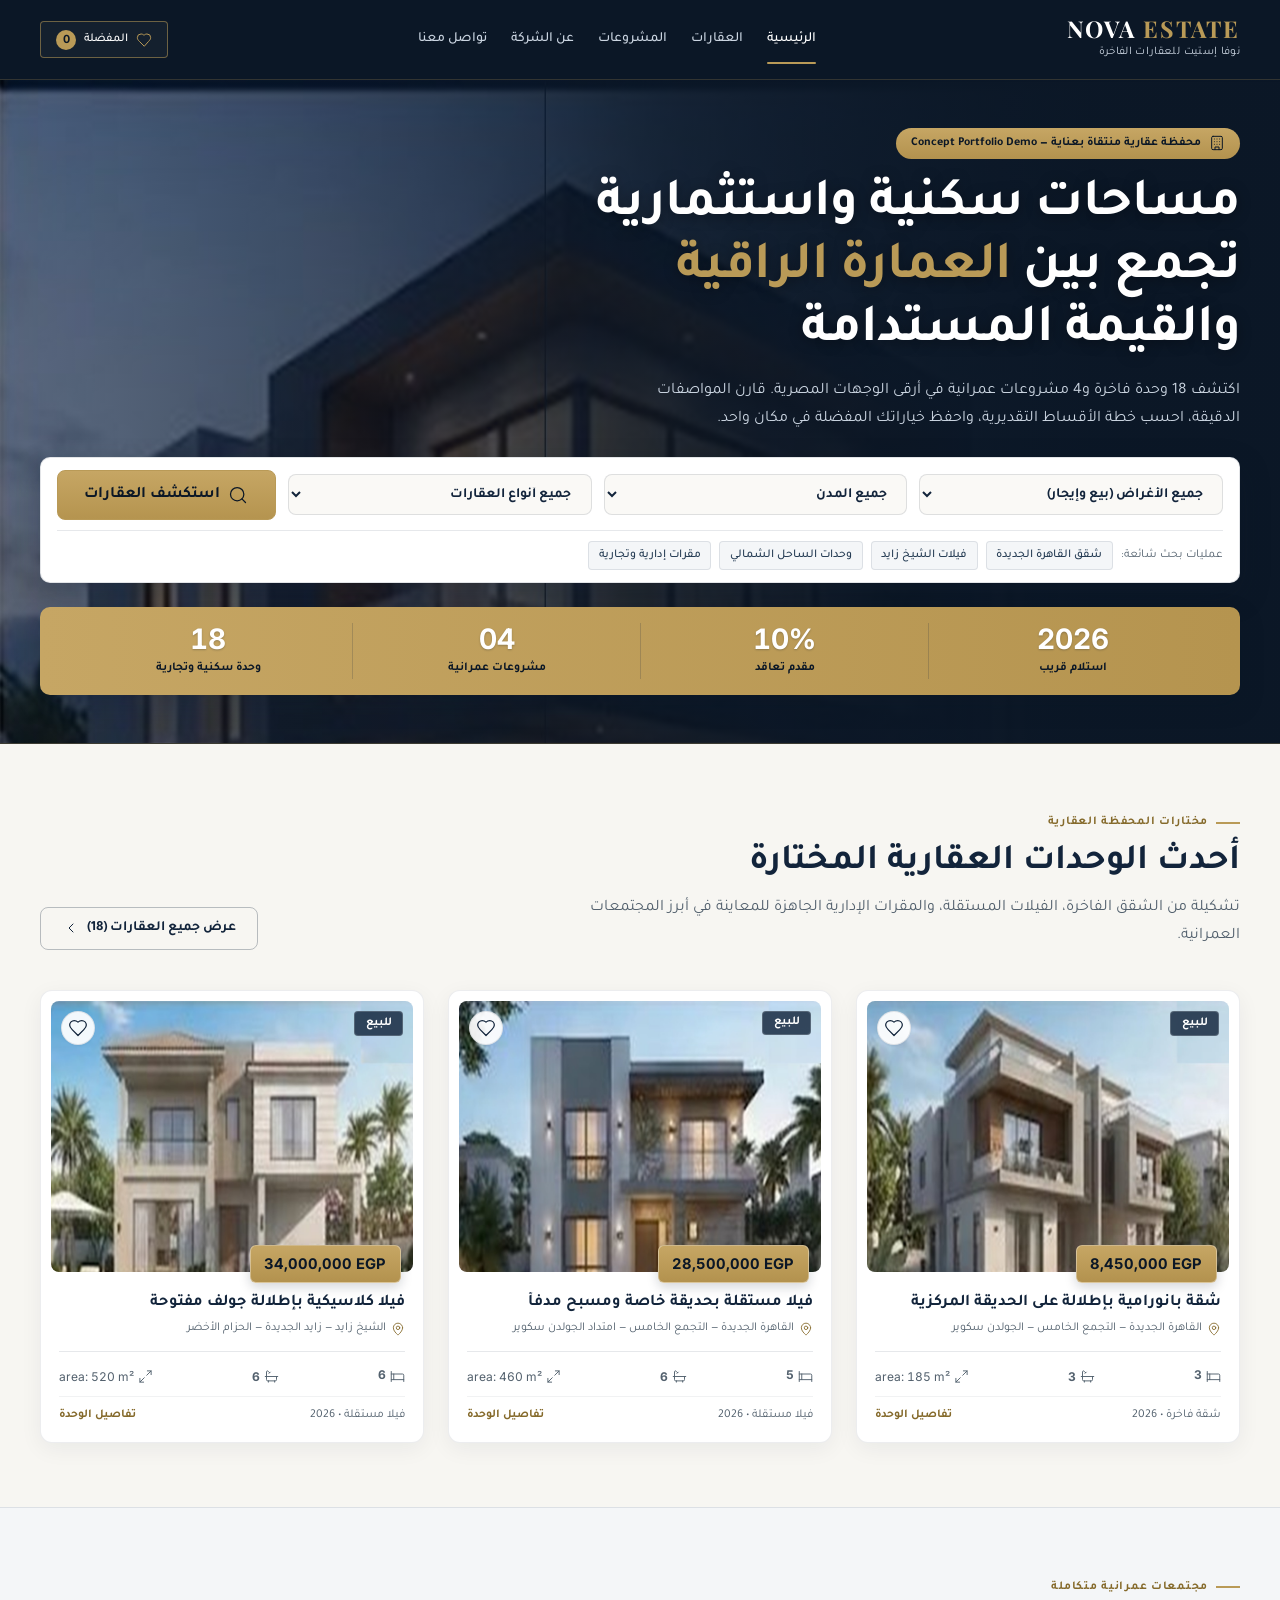
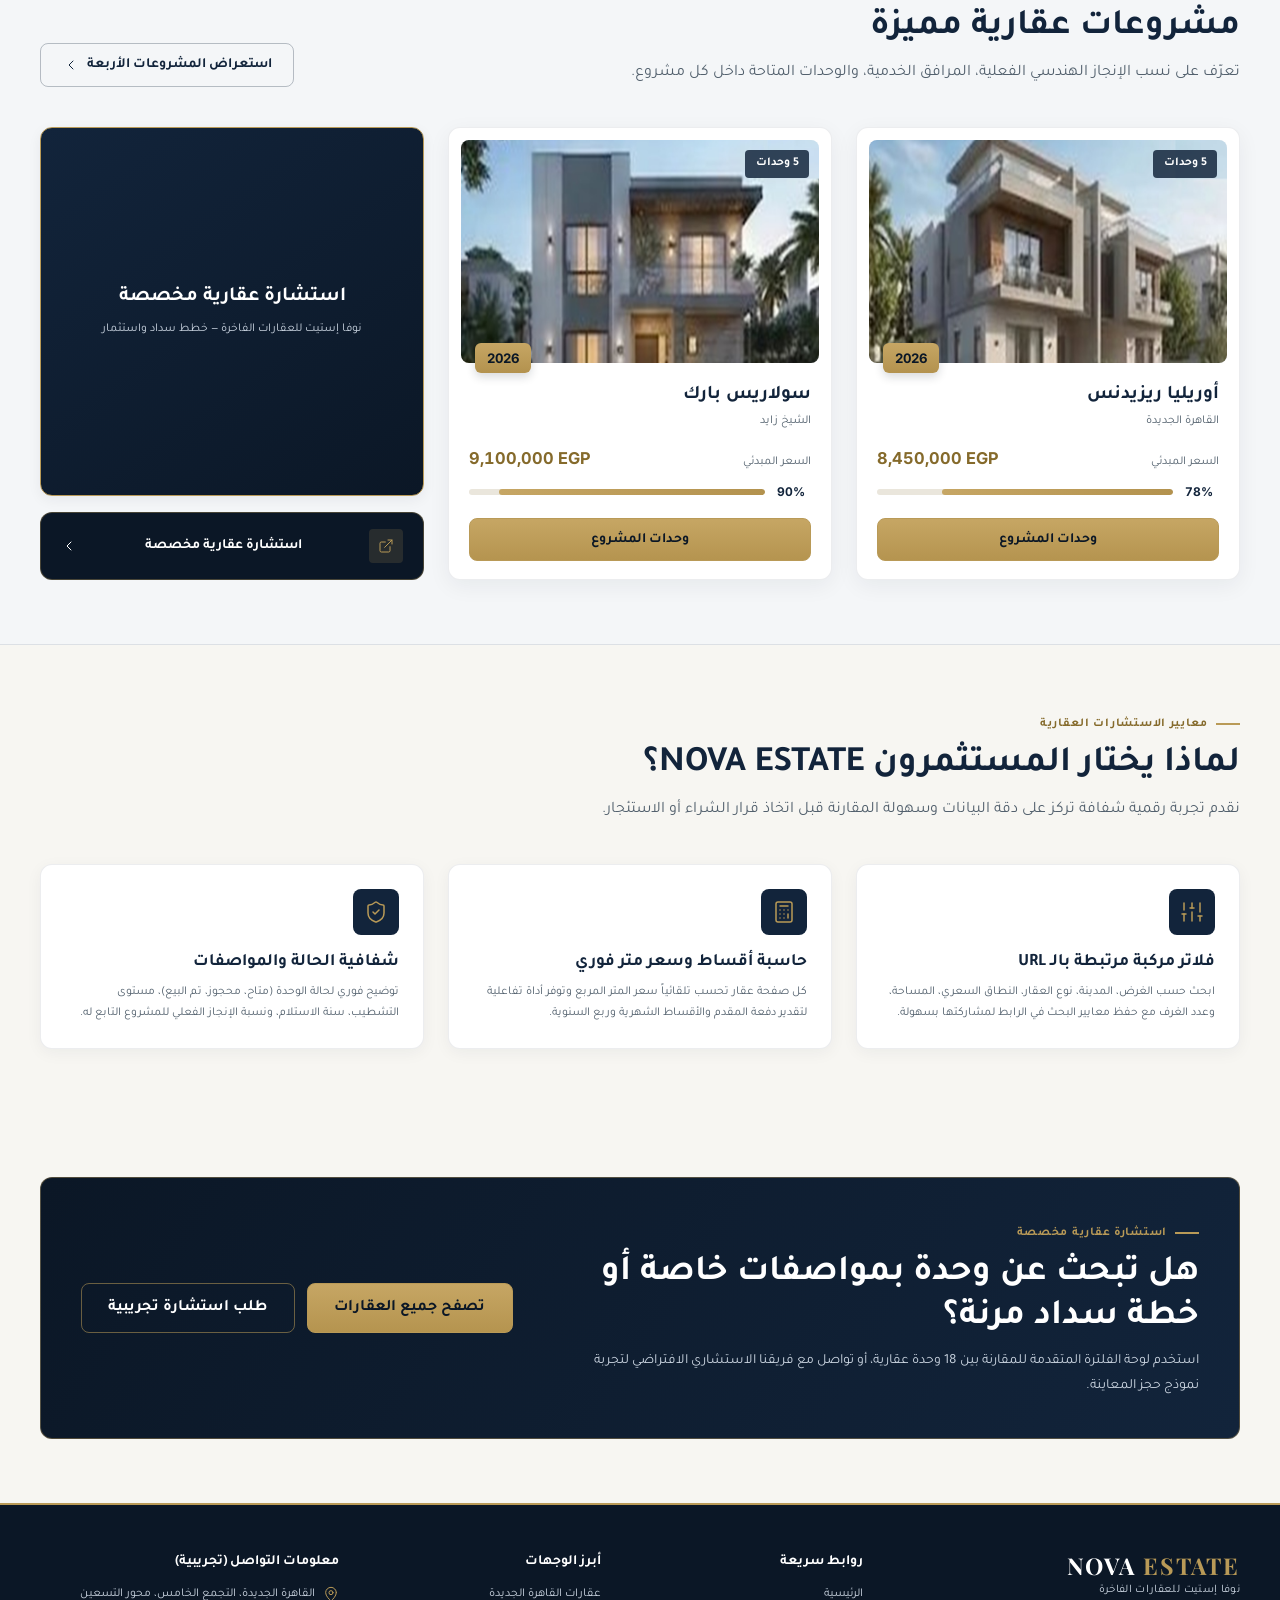
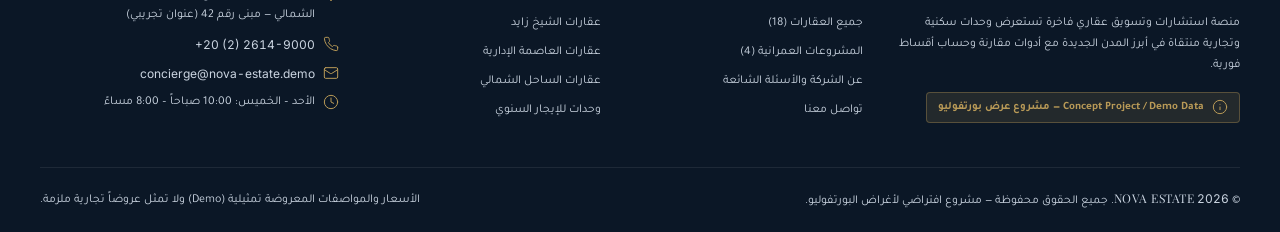
==== commit 4bd03b8b: "Switch Arabic typography to Tajawal font across all pages" ====
--- a/index.html
+++ b/index.html
@@ -10,10 +10,10 @@
   <meta property="og:type" content="website">
   <link rel="icon" type="image/svg+xml" href="favicon.svg">
 
-  <!-- Google Fonts: Playfair Display (600,700) + Inter (400,500,600,700) + IBM Plex Sans Arabic (400,500,600,700) -->
+  <!-- Google Fonts: Playfair Display (600,700) + Inter (400,500,600,700) + Tajawal (400,500,700,800) -->
   <link rel="preconnect" href="https://fonts.googleapis.com">
   <link rel="preconnect" href="https://fonts.gstatic.com" crossorigin>
-  <link href="https://fonts.googleapis.com/css2?family=IBM+Plex+Sans+Arabic:wght@400;500;600;700&family=Inter:wght@400;500;600;700&family=Playfair+Display:wght@600;700&display=swap" rel="stylesheet">
+  <link href="https://fonts.googleapis.com/css2?family=Inter:wght@400;500;600;700&family=Playfair+Display:wght@600;700&family=Tajawal:wght@400;500;700;800&display=swap" rel="stylesheet">
 
   <!-- Modular Design System Stylesheets -->
   <link rel="stylesheet" href="assets/css/tokens.css">
--- a/assets/css/tokens.css
+++ b/assets/css/tokens.css
@@ -63,11 +63,11 @@
   --focus-ring: 0 0 0 3px rgba(185, 154, 87, 0.48);
 
   /* ------------------------------------------------------------------------
-     2. TYPOGRAPHY (Playfair Display + Inter + IBM Plex Sans Arabic)
+     2. TYPOGRAPHY (Playfair Display + Inter + Tajawal)
      ------------------------------------------------------------------------ */
-  --font-display: 'Playfair Display', 'IBM Plex Sans Arabic', Georgia, serif;
-  --font-sans: 'Inter', 'IBM Plex Sans Arabic', system-ui, -apple-system, BlinkMacSystemFont, sans-serif;
-  --font-numeric: 'Inter', system-ui, -apple-system, sans-serif;
+  --font-display: 'Playfair Display', 'Tajawal', Georgia, serif;
+  --font-sans: 'Tajawal', 'Inter', system-ui, -apple-system, BlinkMacSystemFont, sans-serif;
+  --font-numeric: 'Inter', 'Tajawal', system-ui, -apple-system, sans-serif;
 
   /* Fluid Type Scale */
   --text-h1: clamp(2.15rem, 4.2vw, 3.6rem);
